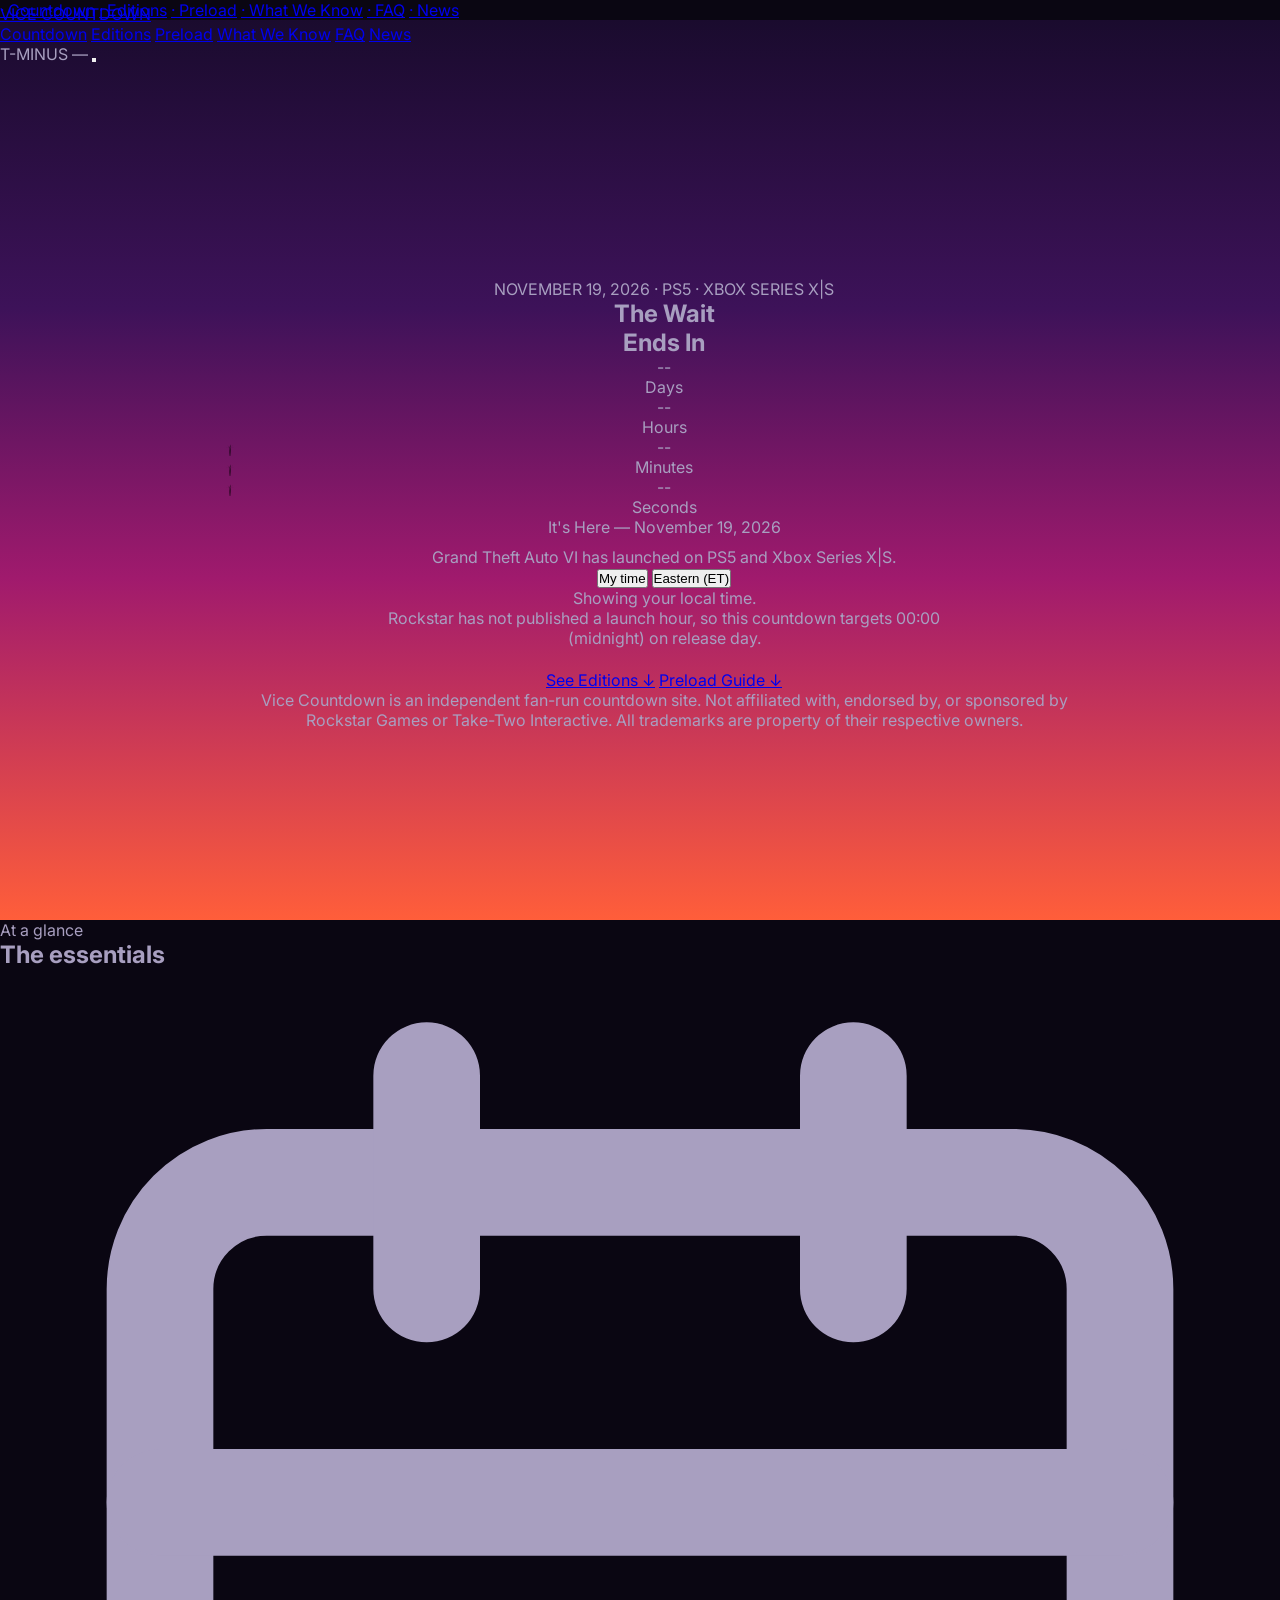
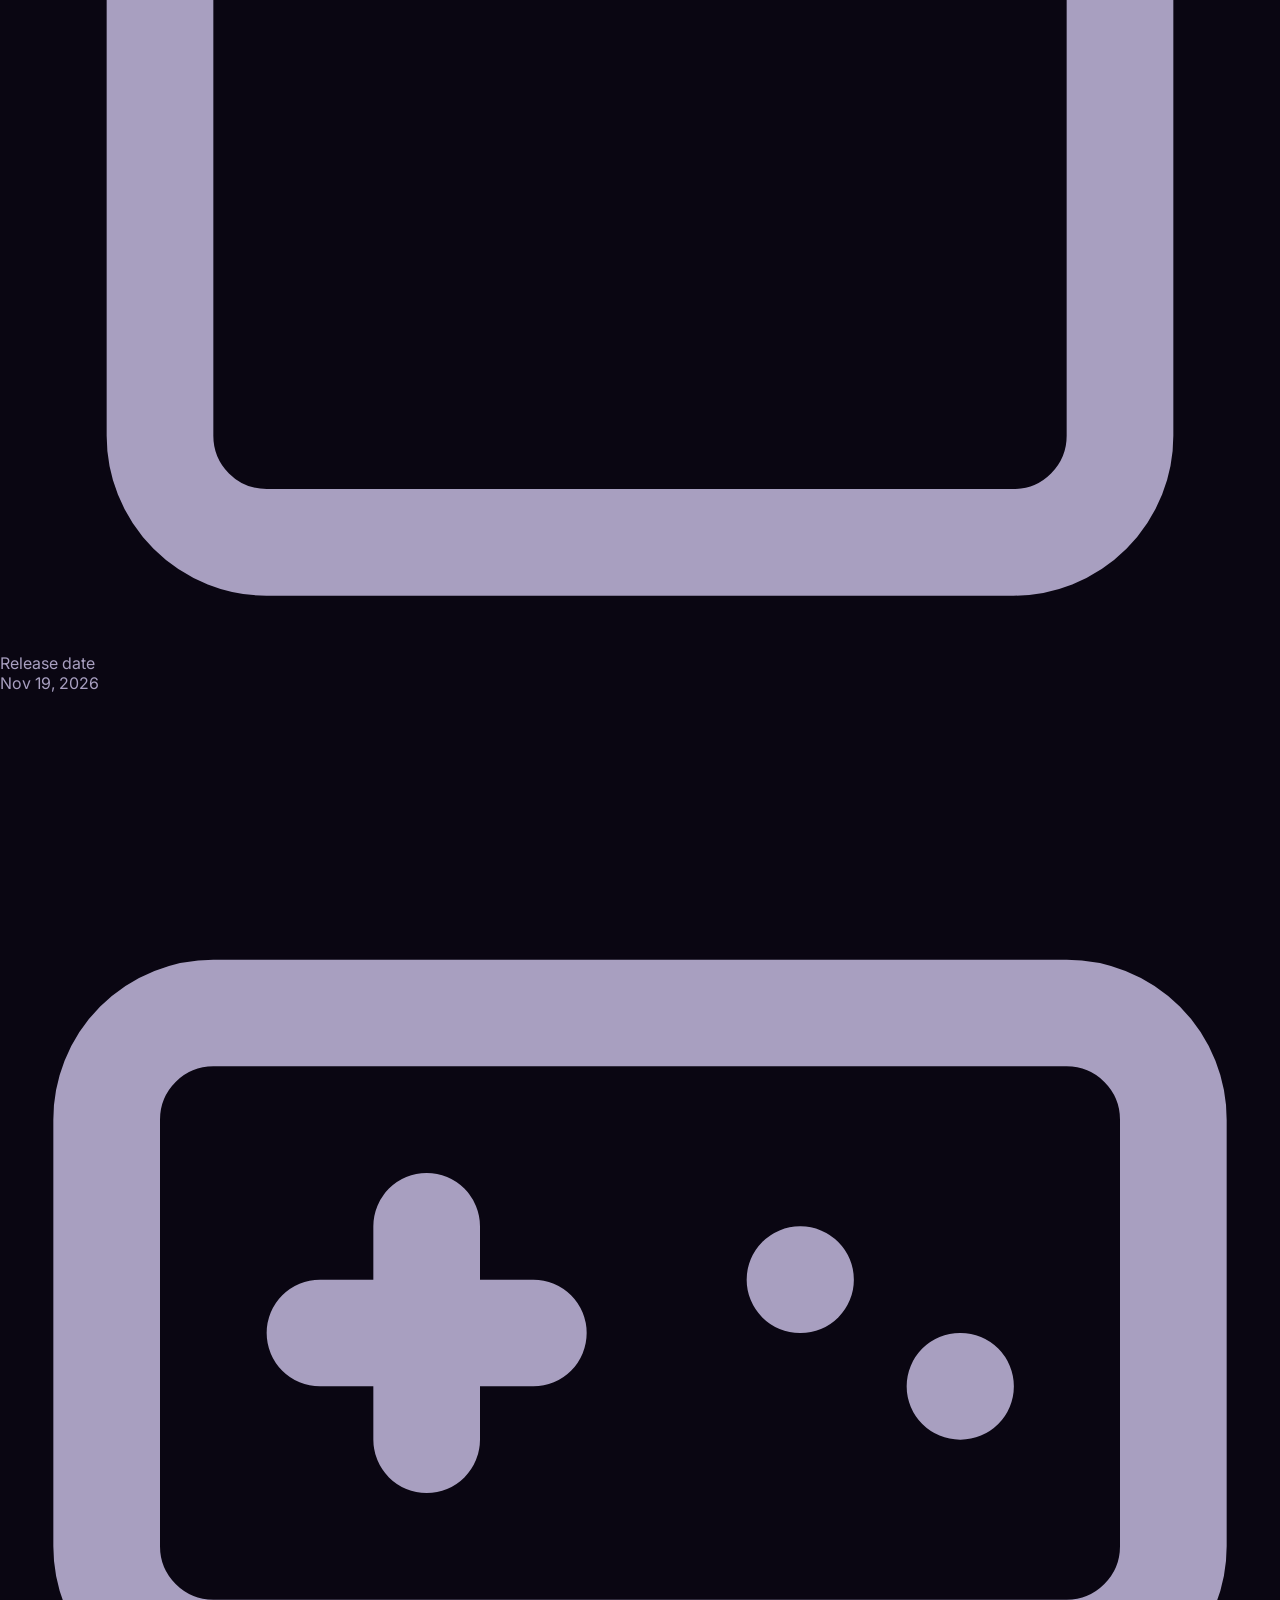
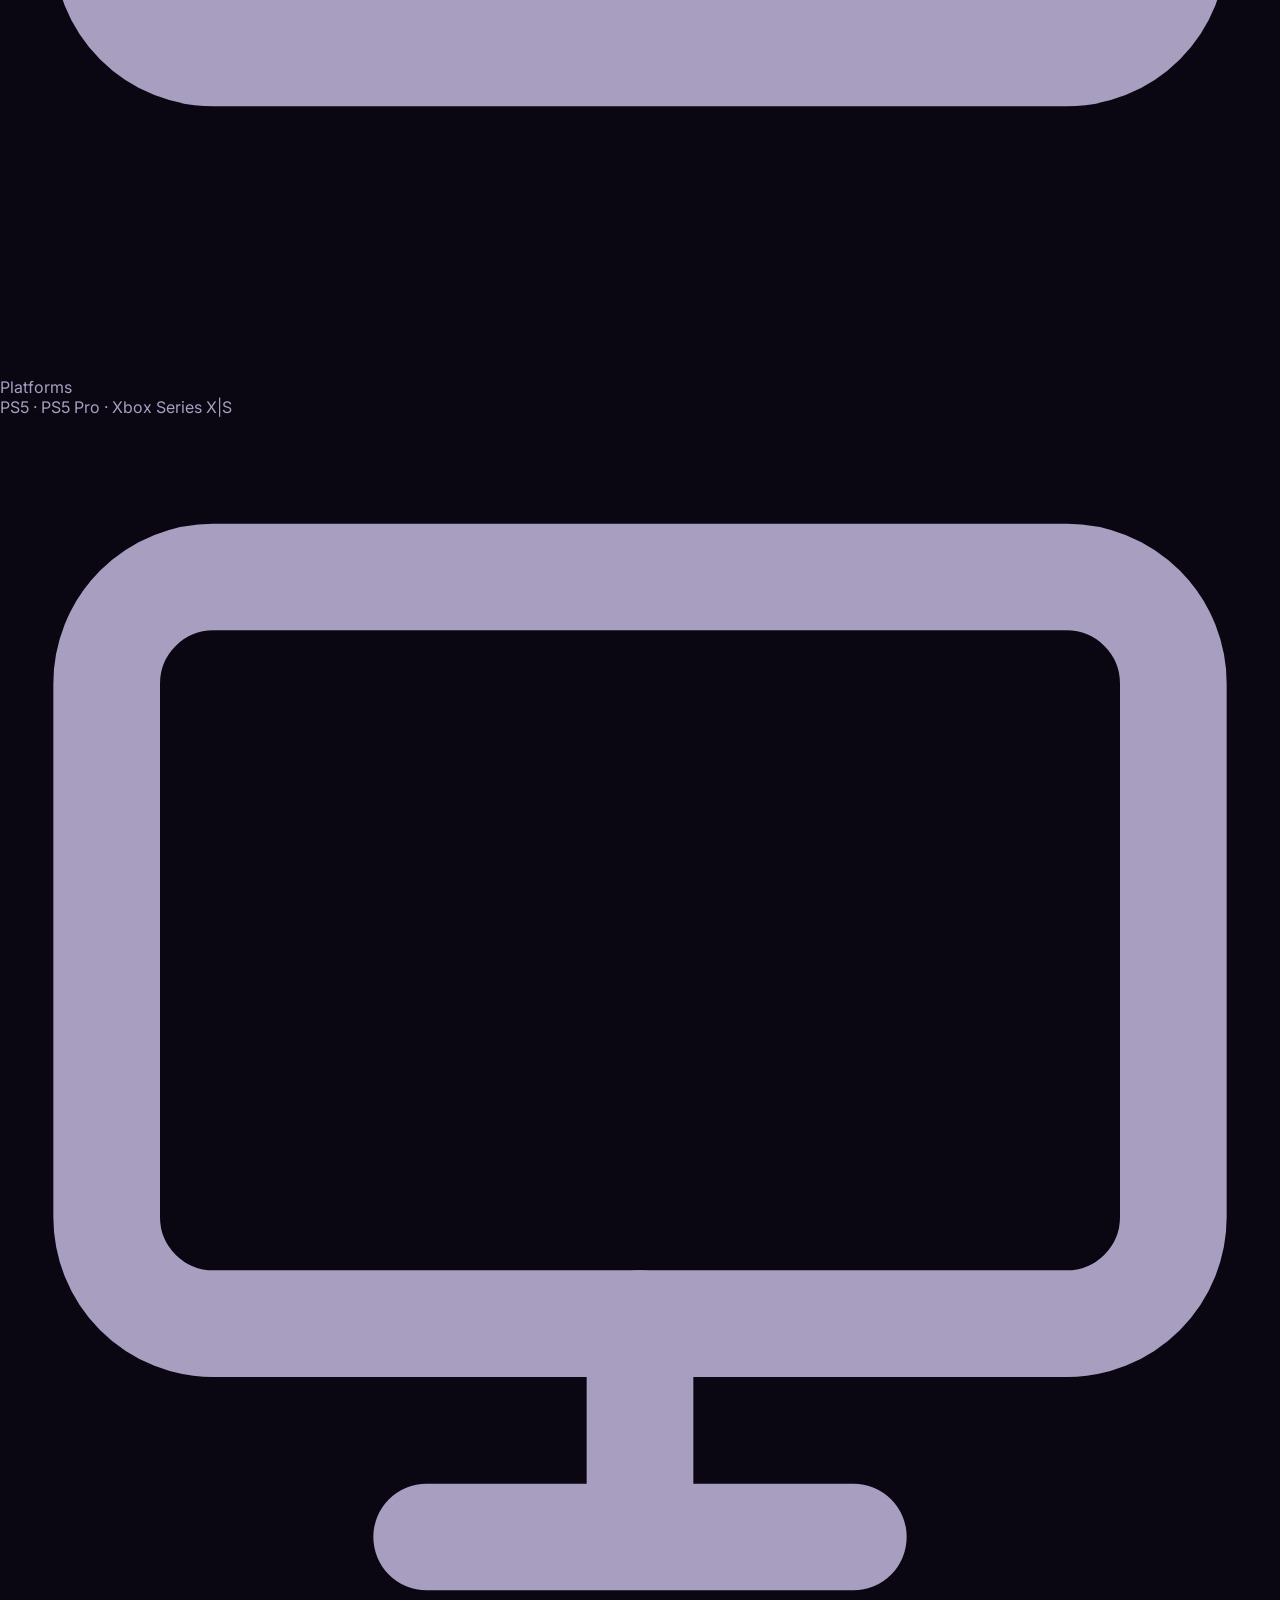
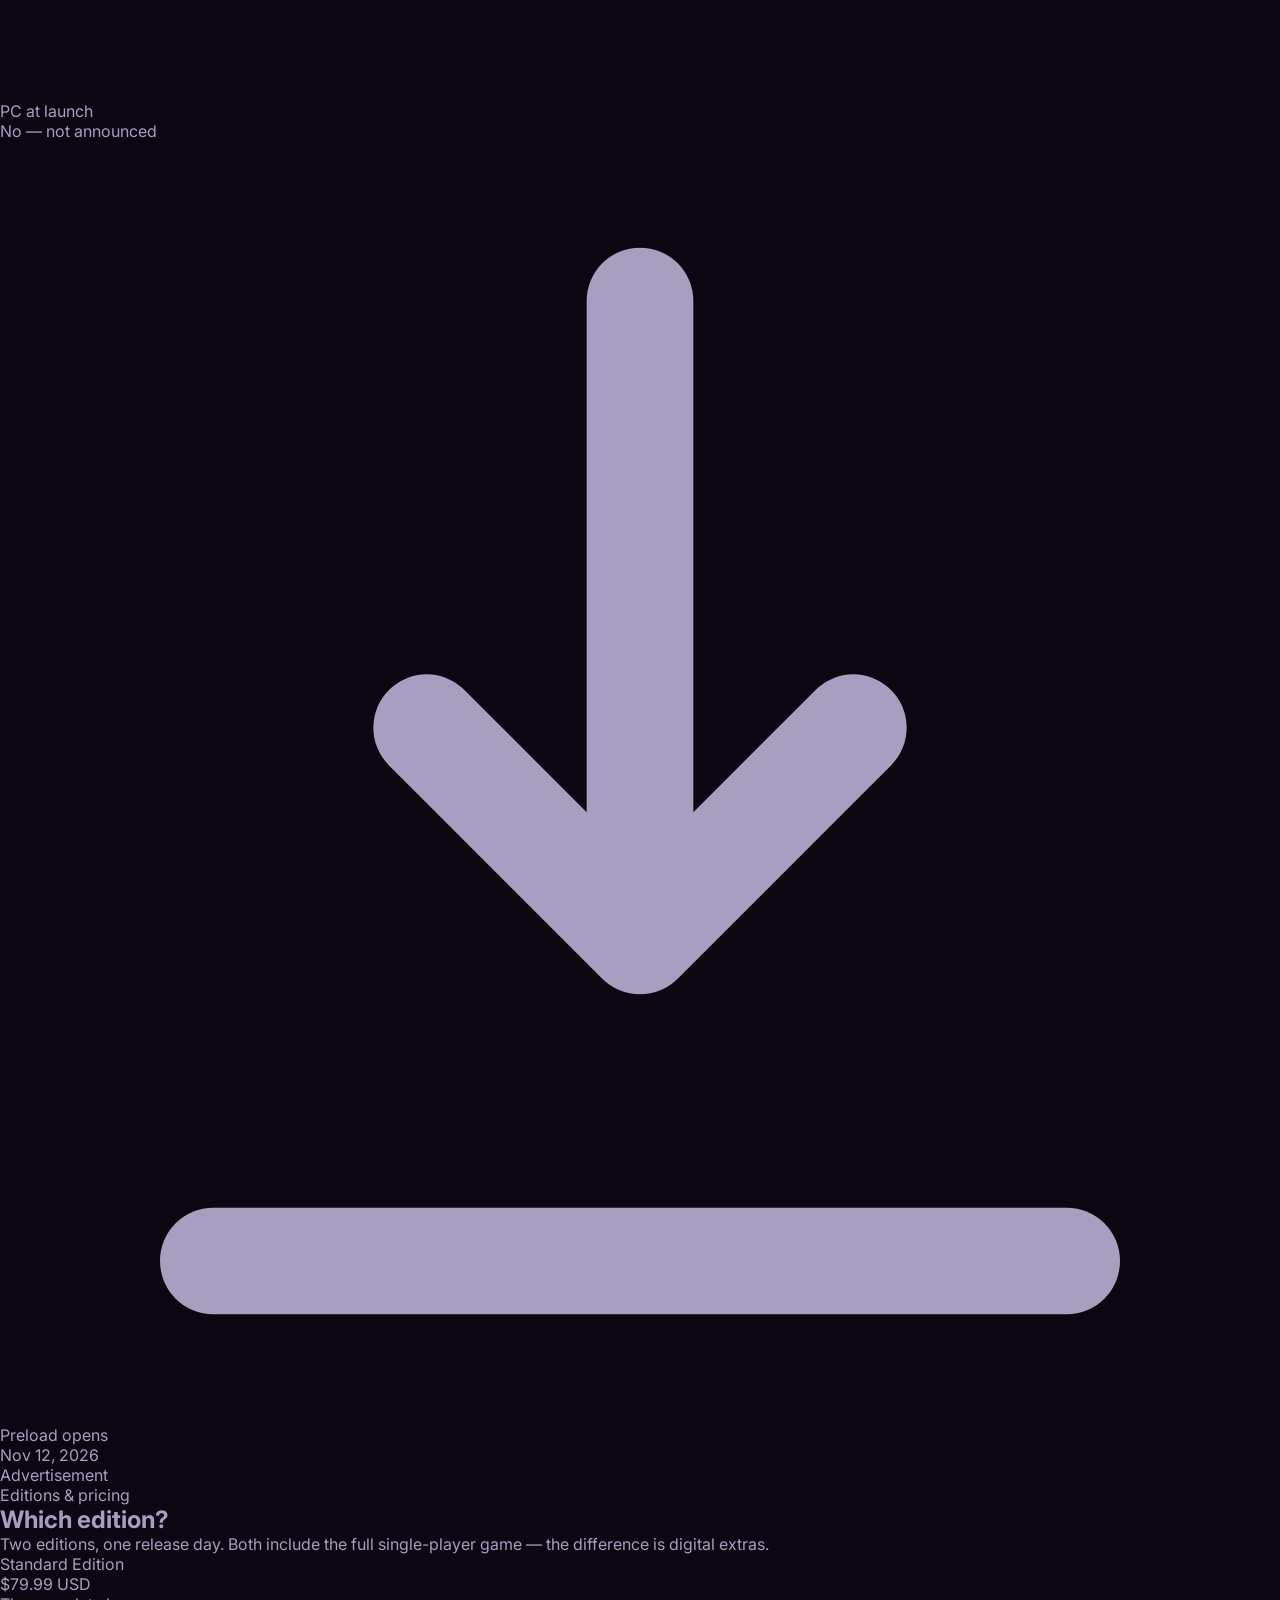
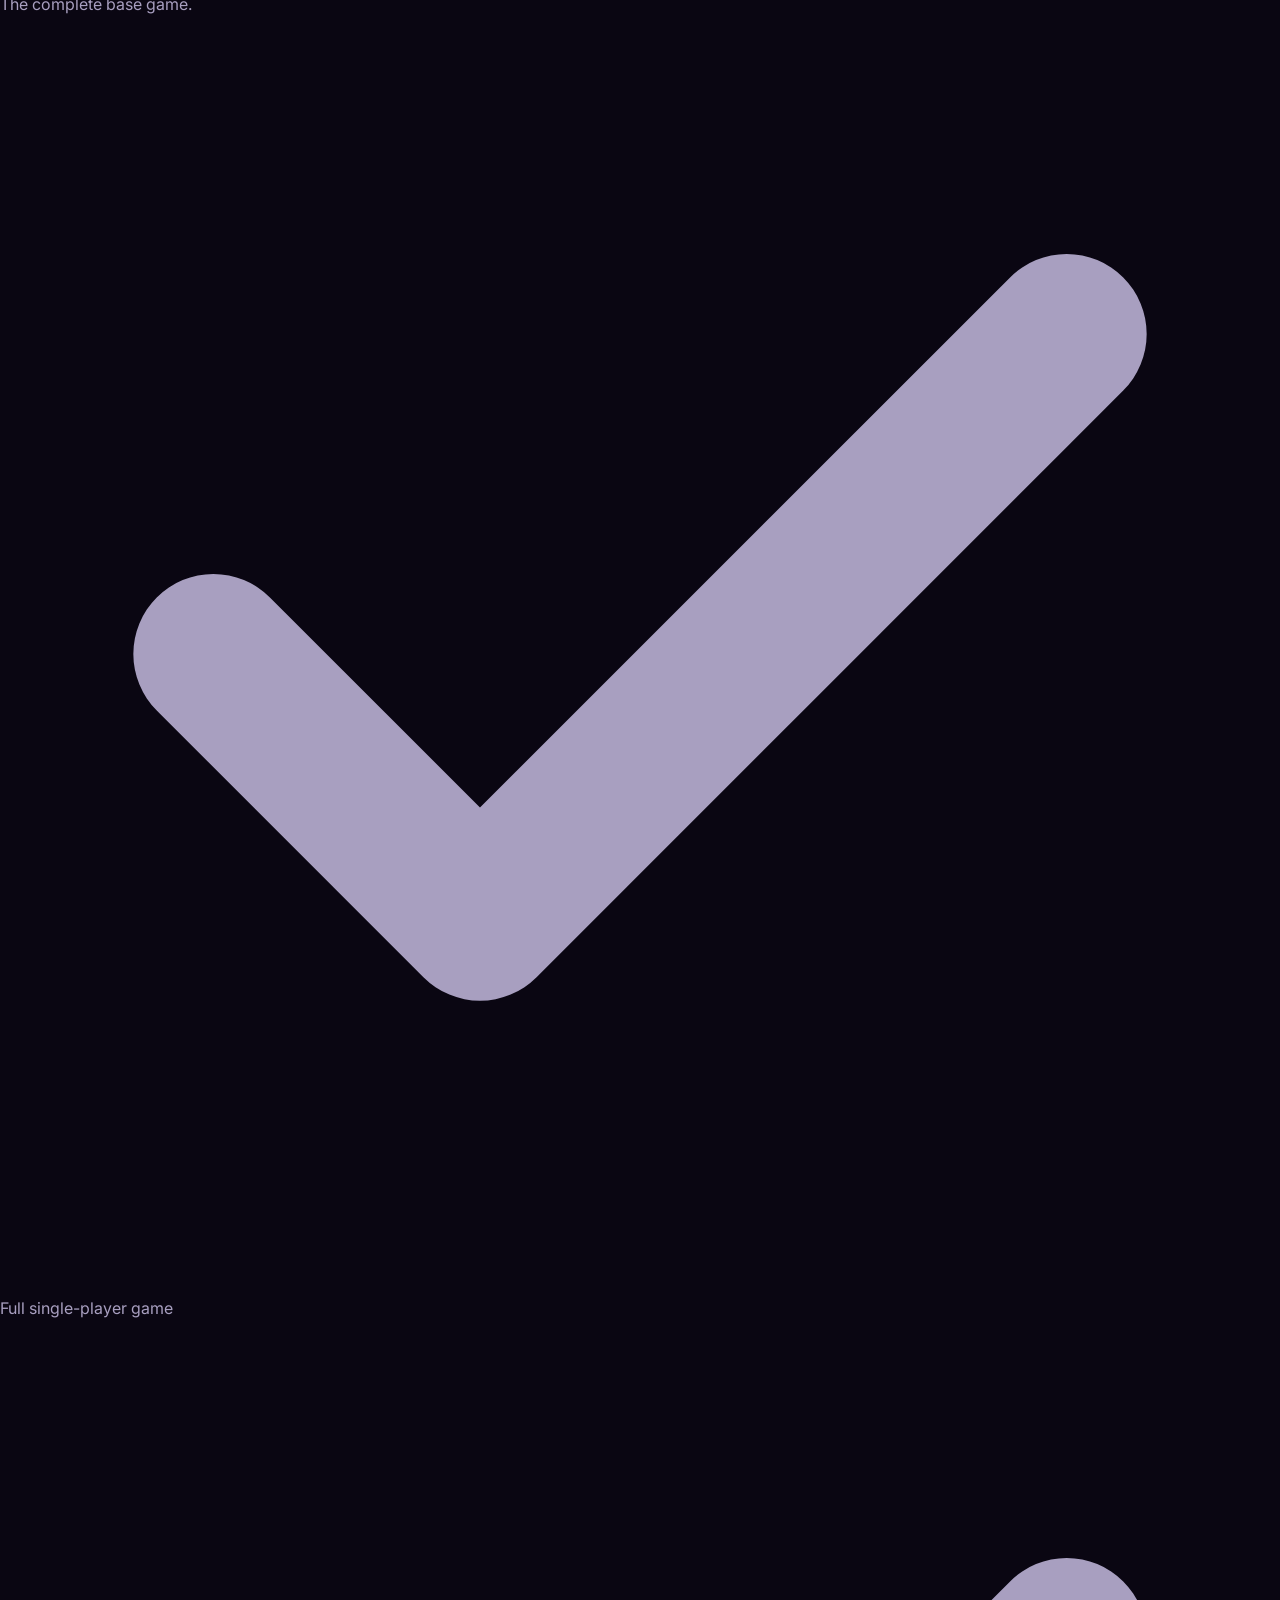
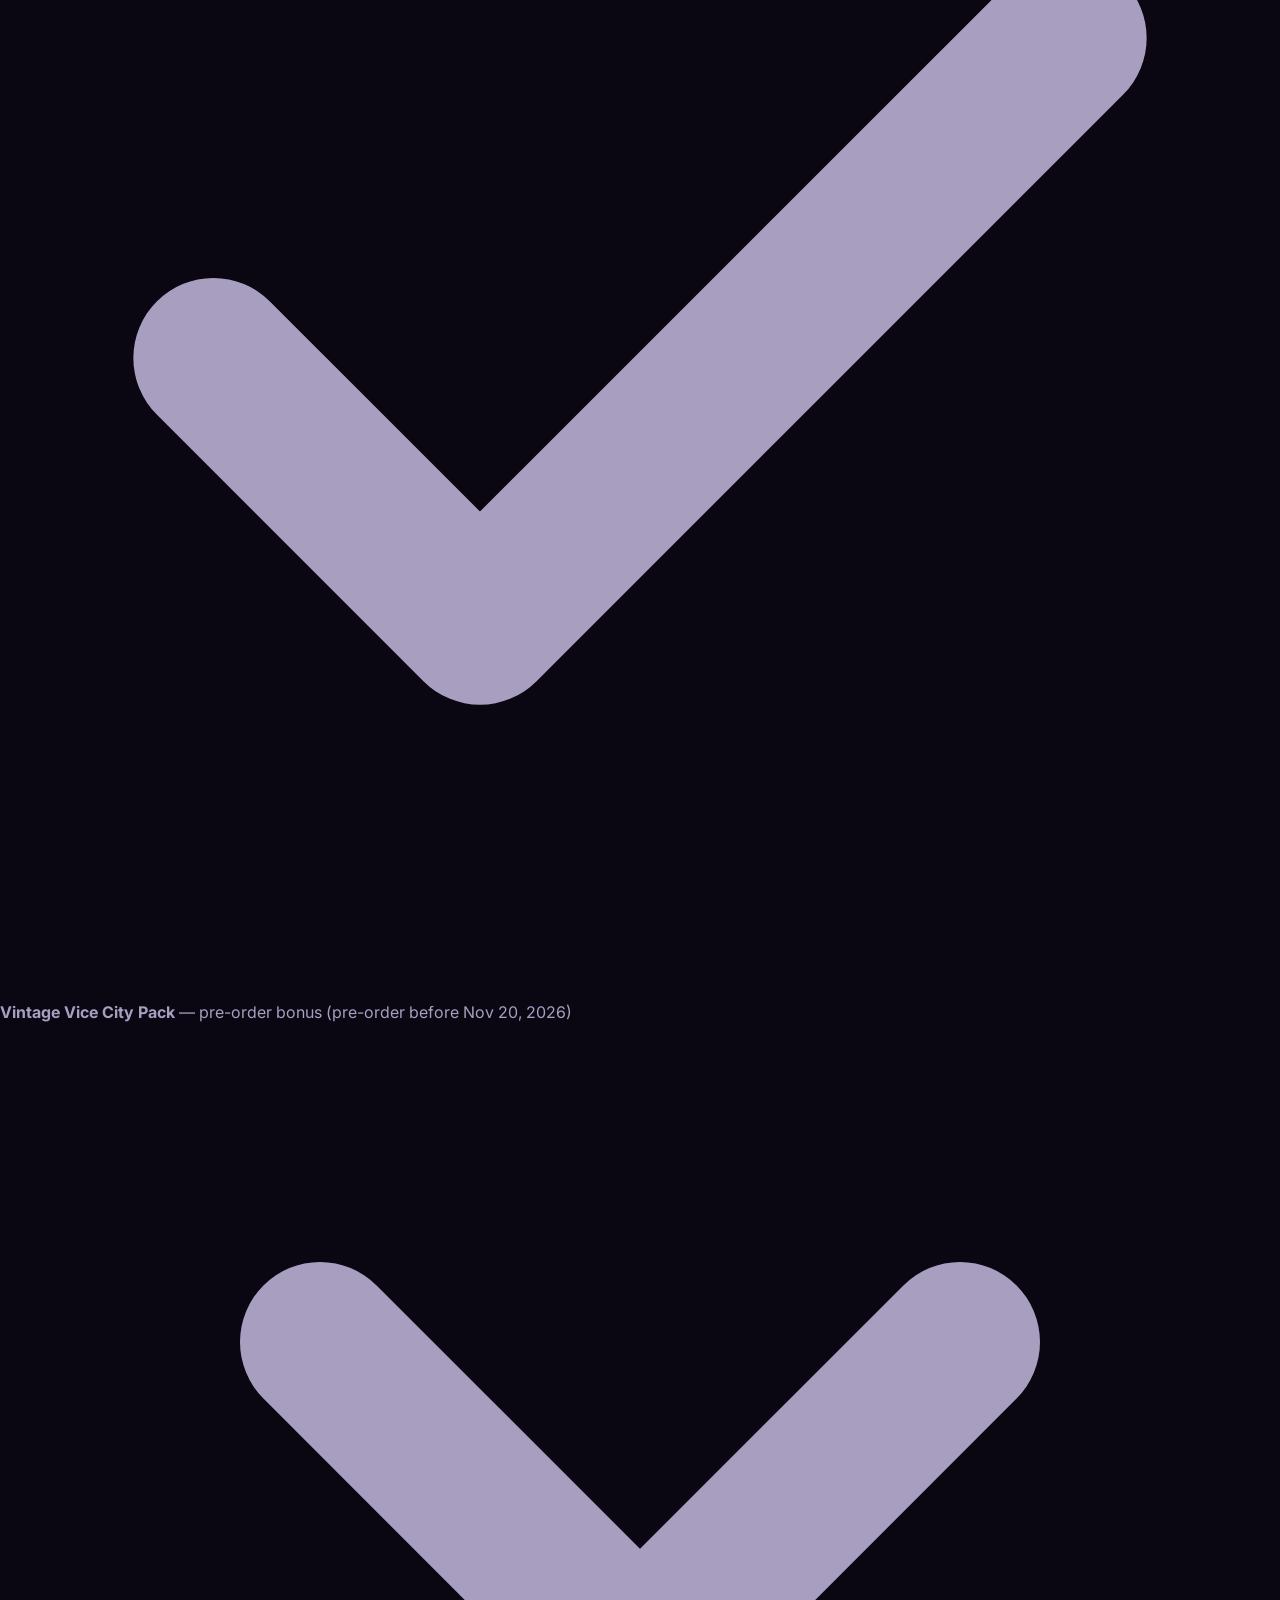
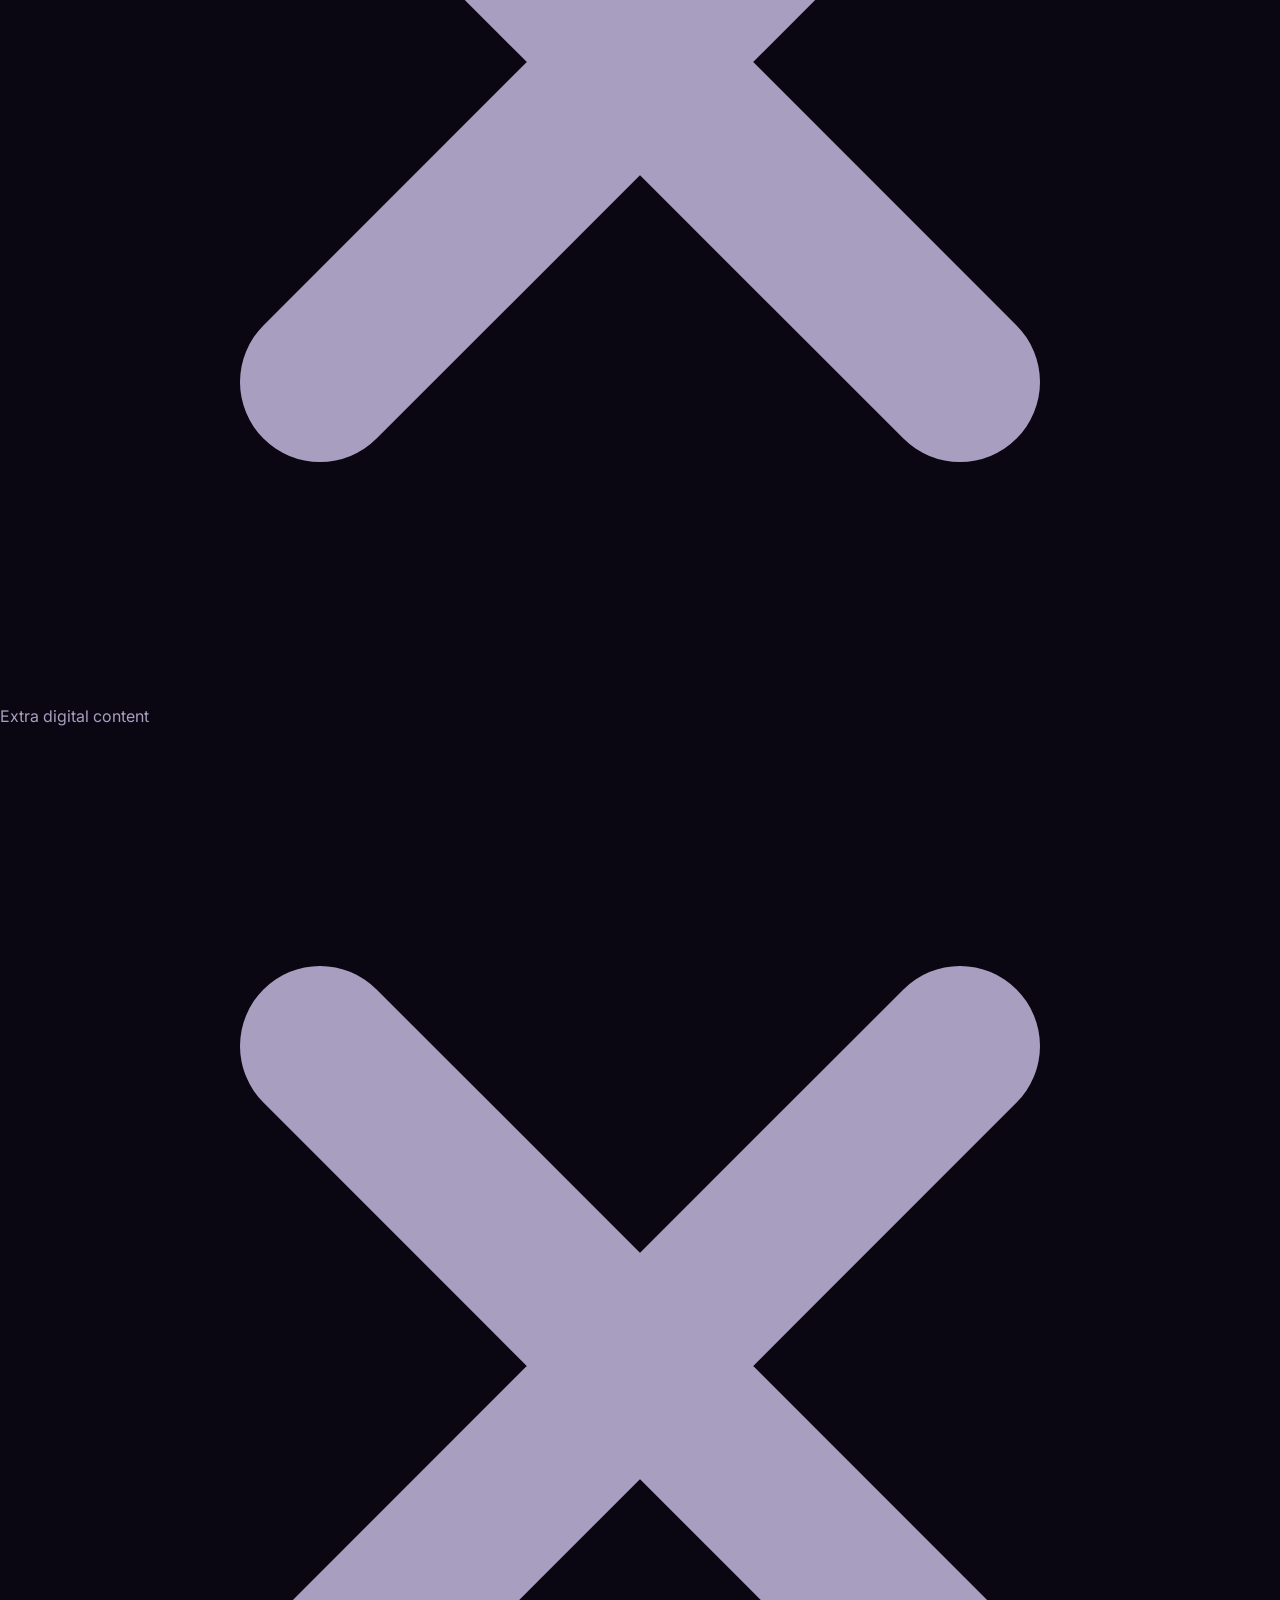
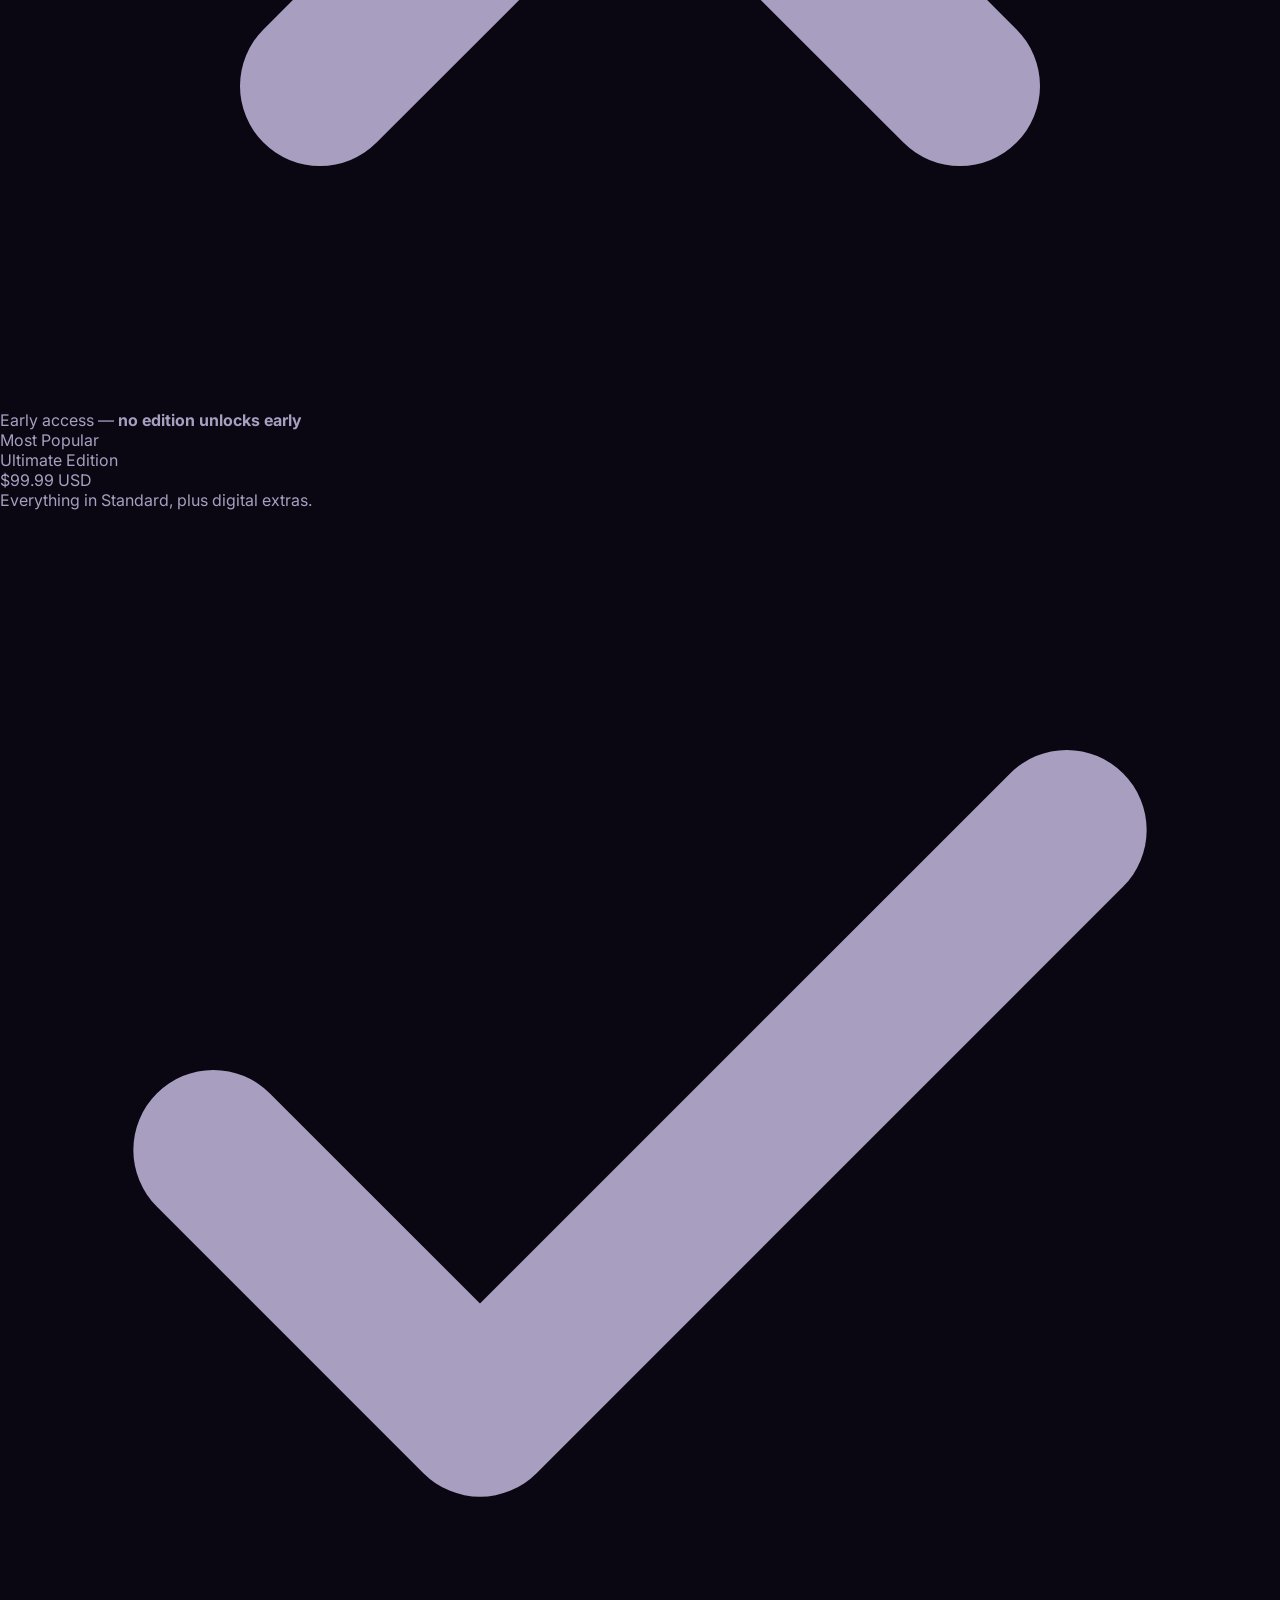
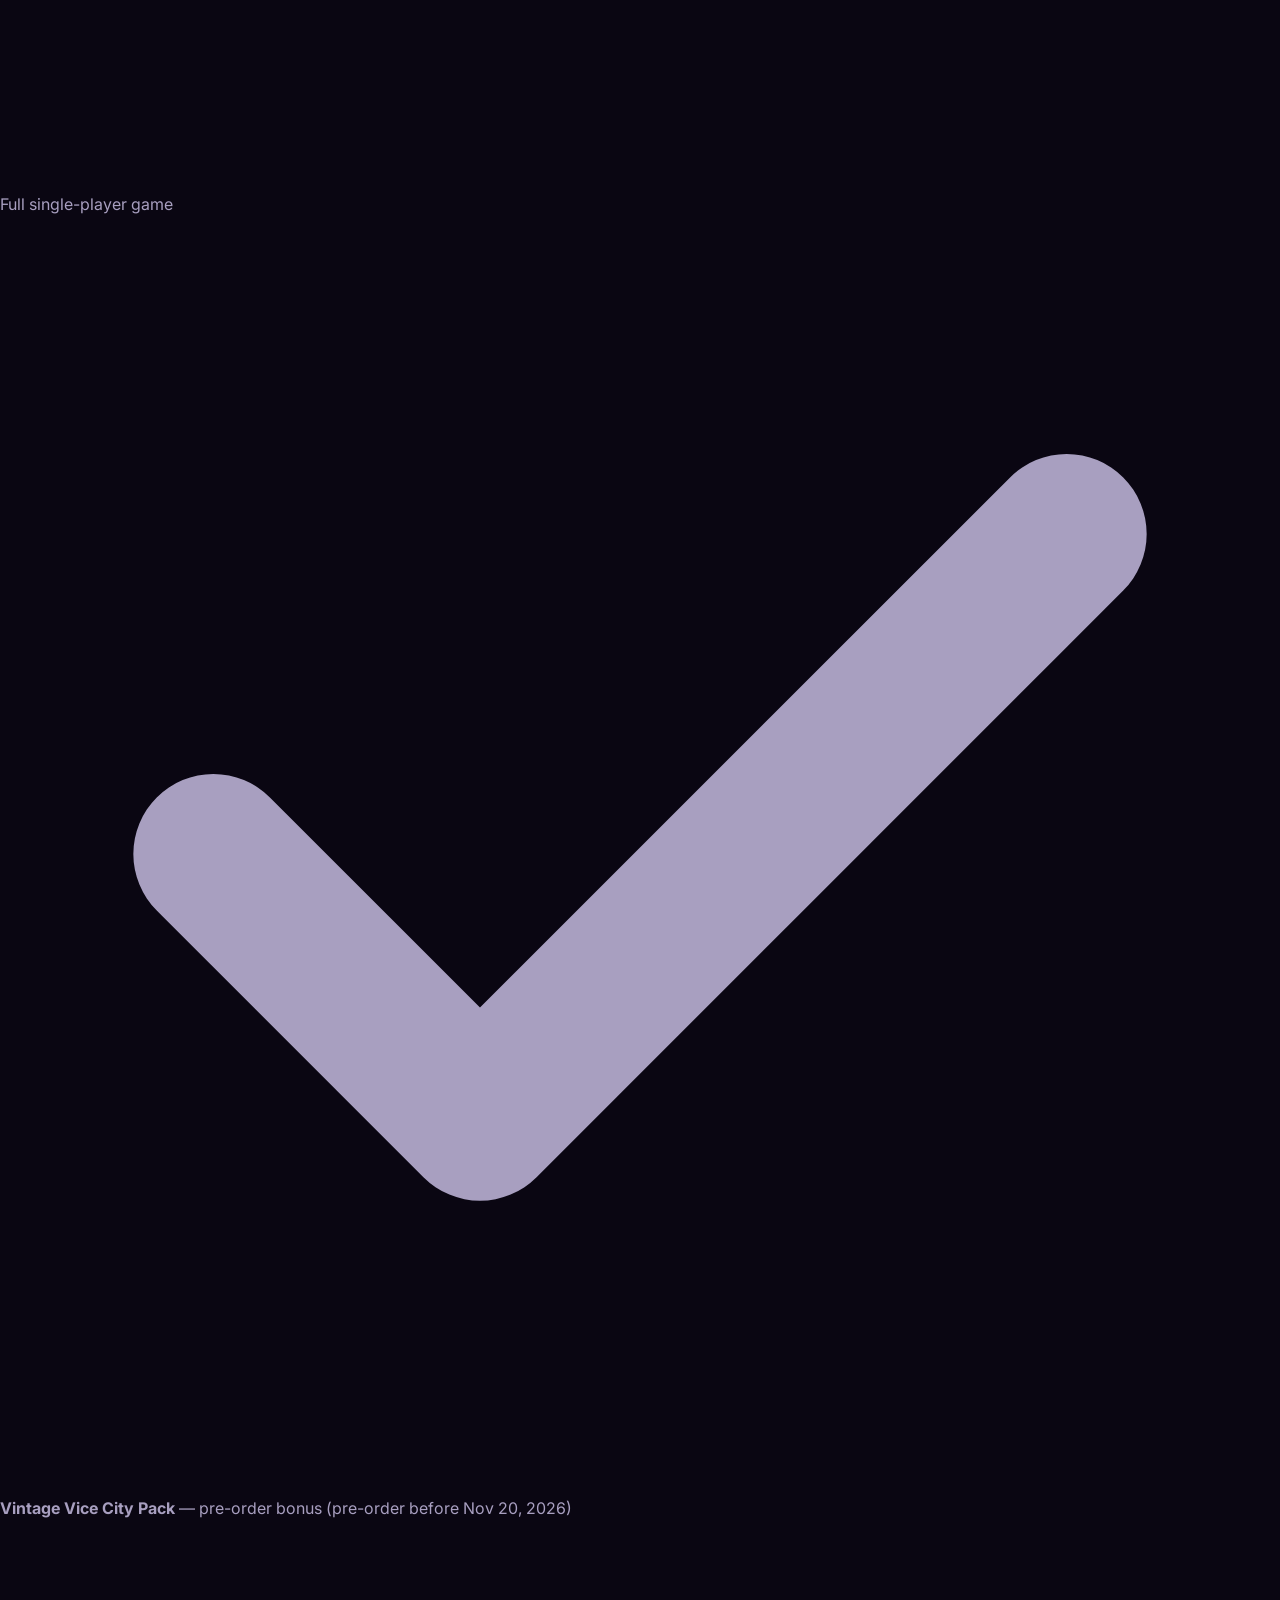
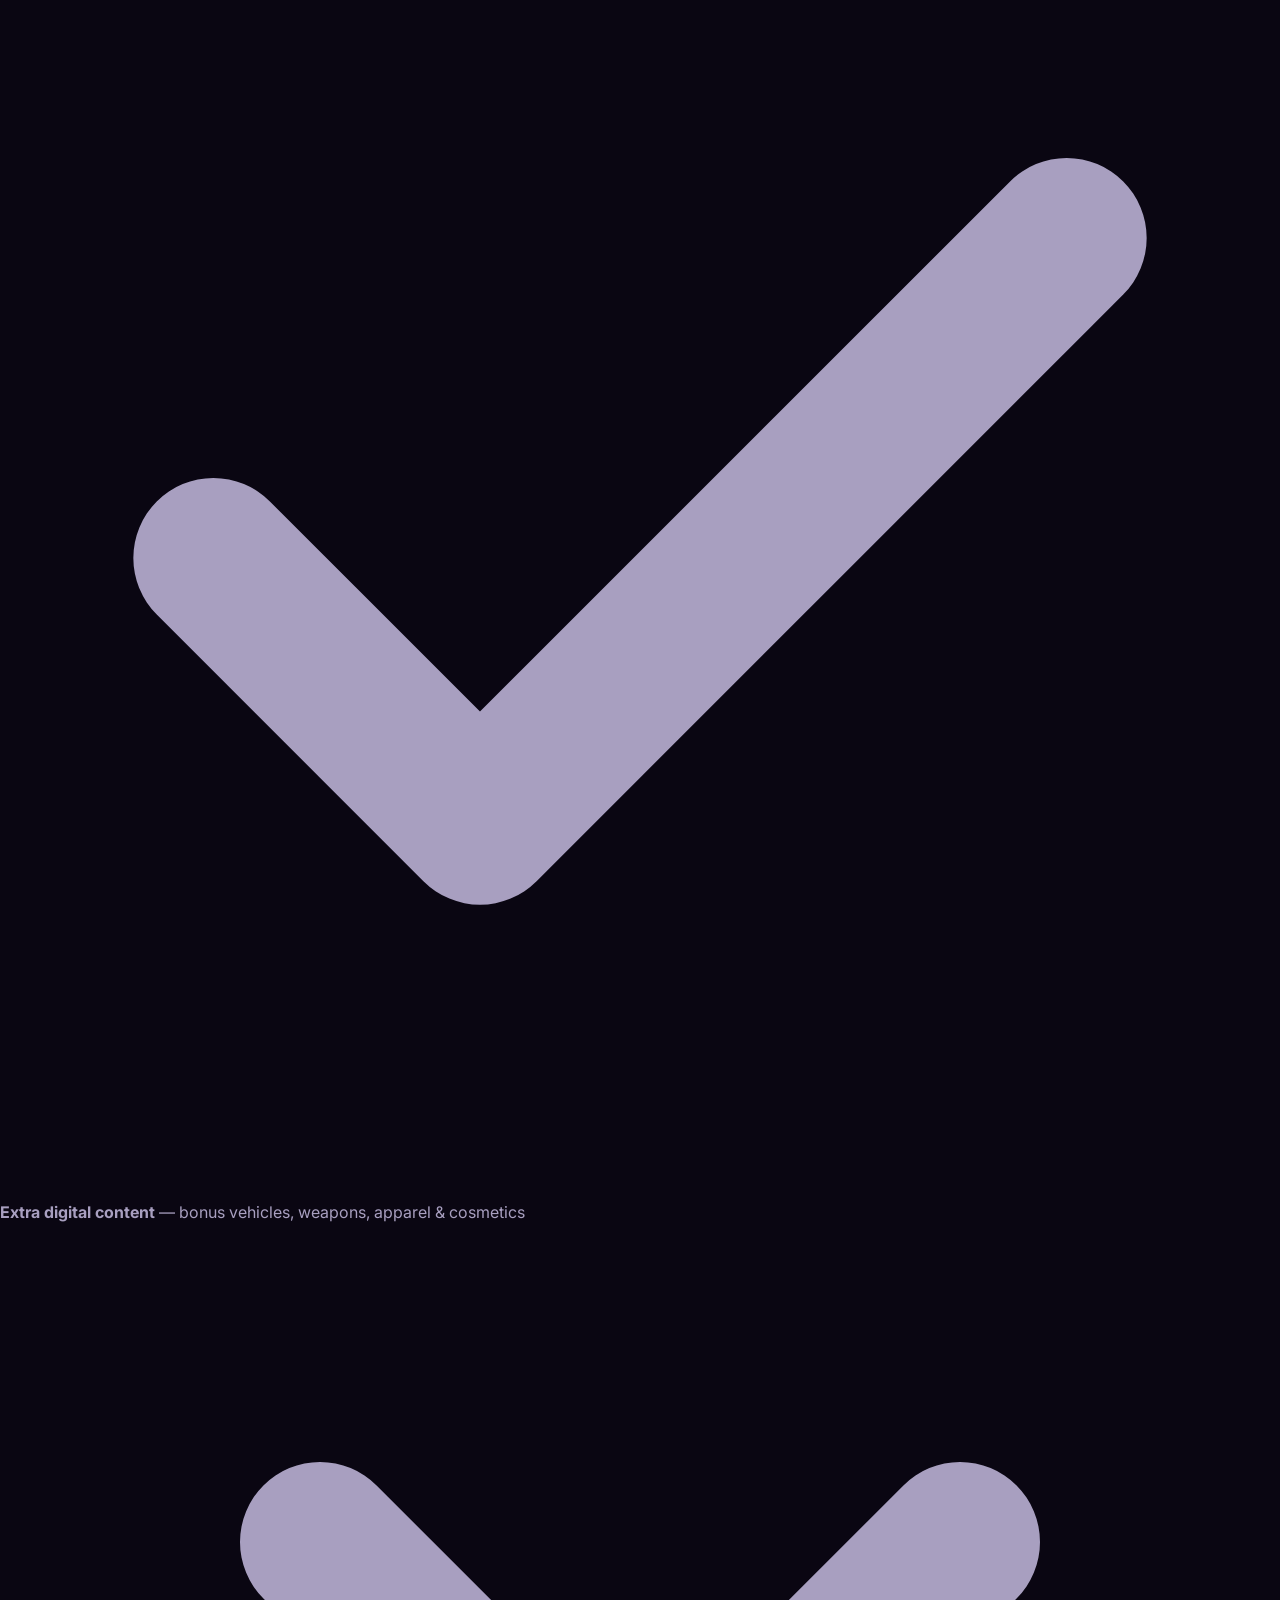
==== index.html @ 4a8db0ab "Add files via upload" ====
<!DOCTYPE html>
<html lang="en">
<head>
  <meta charset="UTF-8">
  <meta name="viewport" content="width=device-width, initial-scale=1.0">
  <meta name="theme-color" content="#0a0612">

  <title>GTA 6 Countdown — Days Until November 19, 2026 Release | Vice Countdown</title>
  <meta name="description" content="GTA 6 countdown to the November 19, 2026 release date. Live days, hours, minutes and seconds timer plus editions, pricing, preload dates and verified GTA 6 news.">
  <meta name="keywords" content="GTA 6 countdown, GTA 6 release date, November 19 2026, GTA VI, GTA 6 editions, GTA 6 preload">
  <meta name="author" content="Vice Countdown">
  <meta name="robots" content="index, follow, max-image-preview:large">
  <link rel="canonical" href="https://vicecountdown.com/">

  <!-- Open Graph -->
  <meta property="og:type" content="website">
  <meta property="og:site_name" content="Vice Countdown">
  <meta property="og:title" content="GTA 6 Countdown — Days Until November 19, 2026 | Vice Countdown">
  <meta property="og:description" content="A live, independent countdown to the GTA 6 release on November 19, 2026, with editions, preload dates and verified news.">
  <meta property="og:url" content="https://vicecountdown.com/">
  <meta property="og:image" content="https://vicecountdown.com/assets/img/og-image.png">
  <meta property="og:image:width" content="1200">
  <meta property="og:image:height" content="630">
  <meta property="og:image:alt" content="Vice Countdown — a neon synthwave countdown to November 19, 2026.">

  <!-- Twitter -->
  <meta name="twitter:card" content="summary_large_image">
  <meta name="twitter:title" content="GTA 6 Countdown — Days Until November 19, 2026 | Vice Countdown">
  <meta name="twitter:description" content="A live, independent countdown to the GTA 6 release on November 19, 2026, with editions, preload dates and verified news.">
  <meta name="twitter:image" content="https://vicecountdown.com/assets/img/og-image.png">
  <meta name="twitter:image:alt" content="Vice Countdown — neon synthwave countdown art.">

  <!-- Icons -->
  <link rel="icon" href="assets/img/favicon.svg" type="image/svg+xml">
  <link rel="icon" href="assets/img/favicon.ico" sizes="32x32">
  <link rel="apple-touch-icon" href="assets/img/apple-touch-icon.png">
  <link rel="manifest" href="assets/img/site.webmanifest">

  <!-- Fonts: preconnect + swap -->
  <link rel="preconnect" href="https://fonts.googleapis.com">
  <link rel="preconnect" href="https://fonts.gstatic.com" crossorigin>
  <link rel="preload" as="style" href="https://fonts.googleapis.com/css2?family=Inter:wght@400;500;600&family=Outfit:wght@700;900&family=Space+Grotesk:wght@700&display=swap">
  <link rel="stylesheet" href="https://fonts.googleapis.com/css2?family=Inter:wght@400;500;600&family=Outfit:wght@700;900&family=Space+Grotesk:wght@700&display=swap" media="print" onload="this.media='all'">
  <noscript><link rel="stylesheet" href="https://fonts.googleapis.com/css2?family=Inter:wght@400;500;600&family=Outfit:wght@700;900&family=Space+Grotesk:wght@700&display=swap"></noscript>

  <!-- Critical CSS (above-the-fold) inlined; full sheet deferred below -->
  <style>
    :root{--bg-deep:#0a0612;--nav-h:68px}
    *,*::before,*::after{box-sizing:border-box;margin:0;padding:0}
    body{background:#0a0612;color:#a89fc0;font-family:"Inter",system-ui,sans-serif;overflow-x:hidden}
    .hero{position:relative;min-height:640px;height:100dvh;display:flex;align-items:center;justify-content:center;text-align:center;overflow:hidden}
    .hero__sky{position:absolute;inset:0;z-index:-7;background:linear-gradient(180deg,#1a0b2e 0%,#3d1259 32%,#a01a6d 62%,#ff5e3a 100%)}
    .nav{position:fixed;inset:0 0 auto 0;height:var(--nav-h);z-index:100;display:flex;align-items:center}
    .hero__content{position:relative;z-index:2;max-width:860px;padding:var(--nav-h) 20px 0}
    .skip-link{position:fixed;top:-60px;left:12px;z-index:200;padding:10px 18px;background:#00e5ff;color:#06121a;border-radius:10px}
  </style>

  <!-- Full stylesheet, render-non-blocking -->
  <link rel="preload" as="style" href="assets/css/style.css">
  <link rel="stylesheet" href="assets/css/style.css" media="print" onload="this.media='all'">
  <noscript><link rel="stylesheet" href="assets/css/style.css"></noscript>

  <!-- Ads: Adsterra Native Banners are self-contained per ad unit and injected
       inline in the body (see the four "AD SLOT" blocks). No global ad script
       is needed in <head>. See README.md for step-by-step setup. -->
  <meta name="referrer" content="strict-origin-when-cross-origin">

  <!-- ================= JSON-LD (1/3) WebSite + SearchAction ================= -->
  <script type="application/ld+json">
  {
    "@context": "https://schema.org",
    "@type": "WebSite",
    "name": "Vice Countdown",
    "alternateName": "GTA 6 Countdown",
    "url": "https://vicecountdown.com/",
    "description": "An independent fan-run countdown to the Grand Theft Auto VI release on November 19, 2026.",
    "potentialAction": {
      "@type": "SearchAction",
      "target": {
        "@type": "EntryPoint",
        "urlTemplate": "https://vicecountdown.com/?q={search_term_string}"
      },
      "query-input": "required name=search_term_string"
    }
  }
  </script>

  <!-- ================= JSON-LD (2/3) Event ================= -->
  <script type="application/ld+json">
  {
    "@context": "https://schema.org",
    "@type": "Event",
    "name": "Grand Theft Auto VI Release",
    "startDate": "2026-11-19",
    "eventStatus": "https://schema.org/EventScheduled",
    "eventAttendanceMode": "https://schema.org/OnlineEventAttendanceMode",
    "location": {
      "@type": "VirtualLocation",
      "url": "https://vicecountdown.com/"
    },
    "image": "https://vicecountdown.com/assets/img/og-image.png",
    "description": "Grand Theft Auto VI launches on PlayStation 5 and Xbox Series X|S on November 19, 2026, according to Rockstar Games."
  }
  </script>

  <!-- ================= JSON-LD (3/3) FAQPage ================= -->
  <script type="application/ld+json">
  {
    "@context": "https://schema.org",
    "@type": "FAQPage",
    "mainEntity": [
      {"@type":"Question","name":"When is GTA 6 releasing?","acceptedAnswer":{"@type":"Answer","text":"Rockstar Games has set the Grand Theft Auto VI release date for Thursday, November 19, 2026, on PlayStation 5 and Xbox Series X|S."}},
      {"@type":"Question","name":"Is the November 19 date confirmed?","acceptedAnswer":{"@type":"Answer","text":"Yes. November 19, 2026 is the date confirmed in an official Rockstar Newswire announcement. Any other date circulating on social media should be treated as unverified."}},
      {"@type":"Question","name":"Is GTA 6 coming to PC?","acceptedAnswer":{"@type":"Answer","text":"A PC version has not been announced. The confirmed launch platforms are PlayStation 5 and Xbox Series X|S. Historically Rockstar has brought Grand Theft Auto titles to PC after the console release, but nothing about GTA 6 on PC is official."}},
      {"@type":"Question","name":"Is GTA 6 coming to Nintendo Switch 2?","acceptedAnswer":{"@type":"Answer","text":"No Nintendo Switch 2 version has been announced. The only confirmed platforms are PlayStation 5 and Xbox Series X|S."}},
      {"@type":"Question","name":"How much does GTA 6 cost?","acceptedAnswer":{"@type":"Answer","text":"The Standard Edition is $79.99 and the Ultimate Edition is $99.99 in the United States, based on Rockstar's pricing."}},
      {"@type":"Question","name":"Does the Ultimate Edition give early access?","acceptedAnswer":{"@type":"Answer","text":"No. The Ultimate Edition adds digital content such as extra vehicles, weapons and cosmetic items, but it does not let you play the game before the November 19, 2026 launch."}},
      {"@type":"Question","name":"When can I preload GTA 6?","acceptedAnswer":{"@type":"Answer","text":"Digital preload is scheduled to begin on November 12, 2026, one week before launch, so the game is ready to play at release."}},
      {"@type":"Question","name":"Is there a disc in the physical box?","acceptedAnswer":{"@type":"Answer","text":"Physical copies ship with a download code rather than a game disc. You redeem the code and then download the game."}},
      {"@type":"Question","name":"Is GTA Online available at launch?","acceptedAnswer":{"@type":"Answer","text":"Rockstar has described GTA 6 as a single-player experience at launch. A launch date for the online mode has not been announced."}},
      {"@type":"Question","name":"Why was GTA 6 delayed?","acceptedAnswer":{"@type":"Answer","text":"Rockstar moved the release twice, citing the need for extra development time to finish the game with the level of polish players expect. It shifted from an original 2025 window to May 26, 2026, and then to November 19, 2026."}}
    ]
  }
  </script>
</head>

<body>
  <a class="skip-link" href="#main">Skip to content</a>

  <!-- ============================ NAV ============================ -->
  <header class="nav" id="nav">
    <div class="nav__inner">
      <a class="wordmark" href="#top" aria-label="Vice Countdown home">
        <span class="wordmark__dot" aria-hidden="true"></span>VICE&nbsp;COUNTDOWN
      </a>
      <nav class="nav__links" aria-label="Primary">
        <a class="nav__link" href="#countdown">Countdown</a>
        <a class="nav__link" href="#editions">Editions</a>
        <a class="nav__link" href="#timeline">Preload</a>
        <a class="nav__link" href="#know">What We Know</a>
        <a class="nav__link" href="#faq">FAQ</a>
        <a class="nav__link" href="news.html">News</a>
      </nav>
      <div class="nav__right">
        <span class="tminus" aria-hidden="true">
          <span class="tminus__dot"></span>
          <span class="tminus__label">T-MINUS</span>
          <span class="tminus__val" id="tminus-val">—</span>
        </span>
        <button class="nav__burger" id="burger" aria-label="Open menu" aria-expanded="false" aria-controls="mobile-menu">
          <span></span>
        </button>
      </div>
    </div>
  </header>

  <!-- Mobile overlay menu -->
  <nav class="mobile-menu" id="mobile-menu" aria-label="Mobile">
    <a href="#countdown"><span>·</span> Countdown</a>
    <a href="#editions"><span>·</span> Editions</a>
    <a href="#timeline"><span>·</span> Preload</a>
    <a href="#know"><span>·</span> What We Know</a>
    <a href="#faq"><span>·</span> FAQ</a>
    <a href="news.html"><span>·</span> News</a>
  </nav>

  <main id="main">
    <span id="top"></span>

    <!-- ============================ HERO ============================ -->
    <section class="hero" aria-label="GTA 6 release countdown">
      <div class="hero__sky" aria-hidden="true"></div>
      <div class="hero__stars" aria-hidden="true"></div>
      <div class="hero__sun" aria-hidden="true"></div>
      <div class="hero__horizon" aria-hidden="true"></div>
      <div class="hero__grid" aria-hidden="true"></div>

      <!-- Skyline silhouette -->
      <div class="hero__skyline" aria-hidden="true">
        <div class="bldg" style="width:22px;height:64px"></div>
        <div class="bldg" style="width:30px;height:96px"></div>
        <div class="bldg" style="width:18px;height:48px"></div>
        <div class="bldg" style="width:34px;height:120px"></div>
        <div class="bldg" style="width:24px;height:80px"></div>
        <div class="bldg" style="width:40px;height:150px"></div>
        <div class="bldg" style="width:20px;height:60px"></div>
        <div class="bldg" style="width:28px;height:104px"></div>
        <div class="bldg" style="width:16px;height:44px"></div>
        <div class="bldg" style="width:36px;height:132px"></div>
        <div class="bldg" style="width:22px;height:72px"></div>
        <div class="bldg" style="width:30px;height:110px"></div>
        <div class="bldg" style="width:18px;height:56px"></div>
        <div class="bldg" style="width:26px;height:88px"></div>
        <div class="bldg" style="width:32px;height:124px"></div>
        <div class="bldg" style="width:20px;height:66px"></div>
      </div>

      <!-- Palm silhouettes (original inline SVG) -->
      <div class="hero__palms" aria-hidden="true">
        <svg class="palm palm--1" viewBox="0 0 140 210" role="presentation">
          <path d="M66 210 C 62 156 60 112 66 84 L 78 84 C 82 112 78 156 74 210 Z"/>
          <path d="M72 84 C 50 62 28 58 6 66 C 32 56 56 62 74 80 Z"/>
          <path d="M72 84 C 92 60 116 54 138 62 C 112 54 90 60 74 80 Z"/>
          <path d="M72 82 C 58 54 44 34 24 26 C 50 40 68 58 76 78 Z"/>
          <path d="M72 82 C 86 52 104 34 124 28 C 100 42 82 58 76 78 Z"/>
          <path d="M72 80 C 70 50 68 28 72 6 C 78 28 78 52 76 78 Z"/>
        </svg>
        <svg class="palm palm--2" viewBox="0 0 140 210" role="presentation">
          <path d="M66 210 C 62 156 60 112 66 84 L 78 84 C 82 112 78 156 74 210 Z"/>
          <path d="M72 84 C 50 62 28 58 6 66 C 32 56 56 62 74 80 Z"/>
          <path d="M72 84 C 92 60 116 54 138 62 C 112 54 90 60 74 80 Z"/>
          <path d="M72 82 C 58 54 44 34 24 26 C 50 40 68 58 76 78 Z"/>
          <path d="M72 82 C 86 52 104 34 124 28 C 100 42 82 58 76 78 Z"/>
          <path d="M72 80 C 70 50 68 28 72 6 C 78 28 78 52 76 78 Z"/>
        </svg>
        <svg class="palm palm--3" viewBox="0 0 140 210" role="presentation">
          <path d="M66 210 C 62 156 60 112 66 84 L 78 84 C 82 112 78 156 74 210 Z"/>
          <path d="M72 84 C 50 62 28 58 6 66 C 32 56 56 62 74 80 Z"/>
          <path d="M72 84 C 92 60 116 54 138 62 C 112 54 90 60 74 80 Z"/>
          <path d="M72 82 C 58 54 44 34 24 26 C 50 40 68 58 76 78 Z"/>
          <path d="M72 82 C 86 52 104 34 124 28 C 100 42 82 58 76 78 Z"/>
          <path d="M72 80 C 70 50 68 28 72 6 C 78 28 78 52 76 78 Z"/>
        </svg>
      </div>

      <div class="hero__grain" aria-hidden="true"></div>

      <!-- Hero content -->
      <div class="hero__content">
        <span class="hero__eyebrow">NOVEMBER 19, 2026 · PS5 · XBOX SERIES X|S</span>
        <h1 class="hero__title">The Wait<br>Ends In</h1>

        <!-- COUNTDOWN -->
        <div class="countdown" id="countdown" role="timer" aria-label="Countdown to the GTA 6 release">
          <div class="cd-card"><div class="cd-card__num" id="cd-days">--</div><div class="cd-card__label">Days</div></div>
          <div class="cd-card"><div class="cd-card__num" id="cd-hours">--</div><div class="cd-card__label">Hours</div></div>
          <div class="cd-card"><div class="cd-card__num" id="cd-minutes">--</div><div class="cd-card__label">Minutes</div></div>
          <div class="cd-card"><div class="cd-card__num" id="cd-seconds">--</div><div class="cd-card__label">Seconds</div></div>
        </div>

        <!-- IT'S HERE state -->
        <div class="cd-done">
          <div class="cd-done__title">It's Here — November 19, 2026</div>
          <p style="margin-top:10px;color:var(--text-mid)">Grand Theft Auto VI has launched on PS5 and Xbox Series X|S.</p>
        </div>

        <!-- polite live region: announces the DAY value only -->
        <div class="sr-only" id="cd-live" aria-live="polite"></div>

        <div class="cd-meta">
          <div class="tz-toggle" role="group" aria-label="Countdown time zone">
            <button type="button" data-tz="local" aria-pressed="true">My time</button>
            <button type="button" data-tz="et" aria-pressed="false">Eastern (ET)</button>
          </div>
          <p class="cd-note" id="tz-note">Showing your local time.</p>
        </div>

        <p class="cd-note" style="max-width:560px;margin:0 auto 22px">
          Rockstar has not published a launch hour, so this countdown targets 00:00 (midnight) on release day.
        </p>

        <div class="cta-row">
          <a class="btn btn--solid" href="#editions">See Editions ↓</a>
          <a class="btn btn--ghost" href="#timeline">Preload Guide ↓</a>
        </div>

        <p class="hero__disclaimer">
          Vice Countdown is an independent fan-run countdown site. Not affiliated with, endorsed by, or sponsored by
          Rockstar Games or Take-Two Interactive. All trademarks are property of their respective owners.
        </p>
      </div>

      <a class="scroll-cue" href="#glance" aria-label="Scroll to details">
        <svg viewBox="0 0 24 24" fill="none" stroke="currentColor" stroke-width="2" stroke-linecap="round" stroke-linejoin="round" aria-hidden="true"><path d="M6 9l6 6 6-6"/></svg>
      </a>
    </section>

    <!-- ============================ AT A GLANCE ============================ -->
    <section class="section" id="glance" aria-labelledby="glance-h">
      <div class="container">
        <div class="section-head center reveal">
          <span class="eyebrow">At a glance</span>
          <h2 class="section-title" id="glance-h">The <span class="accent">essentials</span></h2>
        </div>
        <div class="glance-grid">
          <div class="glance reveal">
            <div class="glance__icon" aria-hidden="true"><svg viewBox="0 0 24 24" fill="none" stroke="currentColor" stroke-width="2" stroke-linecap="round" stroke-linejoin="round"><rect x="3" y="4" width="18" height="18" rx="2"/><path d="M16 2v4M8 2v4M3 10h18"/></svg></div>
            <div class="glance__label">Release date</div>
            <div class="glance__val">Nov 19, 2026</div>
          </div>
          <div class="glance reveal">
            <div class="glance__icon" aria-hidden="true"><svg viewBox="0 0 24 24" fill="none" stroke="currentColor" stroke-width="2" stroke-linecap="round" stroke-linejoin="round"><rect x="2" y="6" width="20" height="12" rx="2"/><path d="M6 12h4M8 10v4M15 11h.01M18 13h.01"/></svg></div>
            <div class="glance__label">Platforms</div>
            <div class="glance__val">PS5 · PS5 Pro · Xbox Series X|S</div>
          </div>
          <div class="glance reveal">
            <div class="glance__icon" aria-hidden="true"><svg viewBox="0 0 24 24" fill="none" stroke="currentColor" stroke-width="2" stroke-linecap="round" stroke-linejoin="round"><rect x="2" y="3" width="20" height="14" rx="2"/><path d="M8 21h8M12 17v4"/></svg></div>
            <div class="glance__label">PC at launch</div>
            <div class="glance__val">No — not announced</div>
          </div>
          <div class="glance reveal">
            <div class="glance__icon" aria-hidden="true"><svg viewBox="0 0 24 24" fill="none" stroke="currentColor" stroke-width="2" stroke-linecap="round" stroke-linejoin="round"><path d="M12 3v12M8 11l4 4 4-4M4 21h16"/></svg></div>
            <div class="glance__label">Preload opens</div>
            <div class="glance__val">Nov 12, 2026</div>
          </div>
        </div>
      </div>
    </section>

    <!-- AD SLOT 1: below-glance (Adsterra Native Banner) -->
    <!-- Setup: Adsterra dashboard -> Websites -> (your site) -> Add ad unit ->
         "Native Banner". Adsterra gives you two lines (an invoke.js <script> and a
         <div id="container-KEY">). Paste your real domain + key over REPLACE_KEY_1. -->
    <div class="ad-wrap reveal">
      <span class="ad-label">Advertisement</span>
      <div class="ad-slot">
        <script async="async" data-cfasync="false" src="//REPLACE-WITH-YOUR-ADSTERRA-DOMAIN/REPLACE_KEY_1/invoke.js"></script>
        <div id="container-REPLACE_KEY_1"></div>
      </div>
    </div>

    <!-- ============================ EDITIONS ============================ -->
    <section class="section" id="editions" aria-labelledby="editions-h">
      <div class="container">
        <div class="section-head center reveal">
          <span class="eyebrow">Editions &amp; pricing</span>
          <h2 class="section-title" id="editions-h">Which <span class="accent">edition</span>?</h2>
          <p class="section-sub">Two editions, one release day. Both include the full single-player game — the difference is digital extras.</p>
        </div>

        <div class="editions">
          <!-- Standard -->
          <div class="edition reveal">
            <div class="edition__name">Standard Edition</div>
            <div class="edition__price">$79.99 <span>USD</span></div>
            <p class="edition__hint">The complete base game.</p>
            <ul class="edition__list">
              <li><span class="tick tick--yes" aria-hidden="true"><svg viewBox="0 0 24 24" fill="none" stroke="currentColor" stroke-width="3" stroke-linecap="round" stroke-linejoin="round"><path d="M20 6L9 17l-5-5"/></svg></span> Full single-player game</li>
              <li><span class="tick tick--yes" aria-hidden="true"><svg viewBox="0 0 24 24" fill="none" stroke="currentColor" stroke-width="3" stroke-linecap="round" stroke-linejoin="round"><path d="M20 6L9 17l-5-5"/></svg></span> <b>Vintage Vice City Pack</b> — pre-order bonus (pre-order before Nov 20, 2026)</li>
              <li><span class="tick tick--no" aria-hidden="true"><svg viewBox="0 0 24 24" fill="none" stroke="currentColor" stroke-width="3" stroke-linecap="round" stroke-linejoin="round"><path d="M18 6L6 18M6 6l12 12"/></svg></span> Extra digital content</li>
              <li><span class="tick tick--no" aria-hidden="true"><svg viewBox="0 0 24 24" fill="none" stroke="currentColor" stroke-width="3" stroke-linecap="round" stroke-linejoin="round"><path d="M18 6L6 18M6 6l12 12"/></svg></span> Early access — <b>no edition unlocks early</b></li>
            </ul>
          </div>

          <!-- Ultimate -->
          <div class="edition edition--ultimate reveal">
            <span class="ribbon">Most Popular</span>
            <div class="edition__name">Ultimate Edition</div>
            <div class="edition__price">$99.99 <span>USD</span></div>
            <p class="edition__hint">Everything in Standard, plus digital extras.</p>
            <ul class="edition__list">
              <li><span class="tick tick--yes" aria-hidden="true"><svg viewBox="0 0 24 24" fill="none" stroke="currentColor" stroke-width="3" stroke-linecap="round" stroke-linejoin="round"><path d="M20 6L9 17l-5-5"/></svg></span> Full single-player game</li>
              <li><span class="tick tick--yes" aria-hidden="true"><svg viewBox="0 0 24 24" fill="none" stroke="currentColor" stroke-width="3" stroke-linecap="round" stroke-linejoin="round"><path d="M20 6L9 17l-5-5"/></svg></span> <b>Vintage Vice City Pack</b> — pre-order bonus (pre-order before Nov 20, 2026)</li>
              <li><span class="tick tick--yes" aria-hidden="true"><svg viewBox="0 0 24 24" fill="none" stroke="currentColor" stroke-width="3" stroke-linecap="round" stroke-linejoin="round"><path d="M20 6L9 17l-5-5"/></svg></span> <b>Extra digital content</b> — bonus vehicles, weapons, apparel &amp; cosmetics</li>
              <li><span class="tick tick--no" aria-hidden="true"><svg viewBox="0 0 24 24" fill="none" stroke="currentColor" stroke-width="3" stroke-linecap="round" stroke-linejoin="round"><path d="M18 6L6 18M6 6l12 12"/></svg></span> Early access — <b>no edition unlocks early</b></li>
            </ul>
          </div>
        </div>

        <p class="editions-note">
          Ultimate is content only — it does not unlock the game early. Pre-orders opened June 25, 2026.
          Physical copies ship as a download code in the box; there is no disc.
        </p>
      </div>
    </section>

    <!-- AD SLOT 2: between-editions-timeline (Adsterra Native Banner) -->
    <div class="ad-wrap reveal">
      <span class="ad-label">Advertisement</span>
      <div class="ad-slot ad-slot--inarticle">
        <script async="async" data-cfasync="false" src="//REPLACE-WITH-YOUR-ADSTERRA-DOMAIN/REPLACE_KEY_2/invoke.js"></script>
        <div id="container-REPLACE_KEY_2"></div>
      </div>
    </div>

    <!-- ============================ TIMELINE ============================ -->
    <section class="section" id="timeline" aria-labelledby="timeline-h">
      <div class="container">
        <div class="section-head center reveal">
          <span class="eyebrow">Preload &amp; launch</span>
          <h2 class="section-title" id="timeline-h">The <span class="accent">road</span> to launch</h2>
          <p class="section-sub">Key dates, each tagged as confirmed by Rockstar or not yet announced.</p>
        </div>

        <ol class="timeline reveal">
          <li class="tl-item">
            <span class="tl-node" aria-hidden="true"></span>
            <div class="tl-date">June 25, 2026</div>
            <div class="tl-title">Pre-orders open</div>
            <div class="tl-desc">Available at the Rockstar Store, PlayStation Store, Xbox Store, Amazon and GameStop.</div>
            <span class="chip chip--confirmed">Confirmed</span>
          </li>
          <li class="tl-item">
            <span class="tl-node" aria-hidden="true"></span>
            <div class="tl-date">November 12, 2026</div>
            <div class="tl-title">Digital preload begins</div>
            <div class="tl-desc">Download in advance so the game is ready at launch. Physical Standard supports preload after the code is redeemed.</div>
            <span class="chip chip--confirmed">Confirmed</span>
          </li>
          <li class="tl-item">
            <span class="tl-node" aria-hidden="true"></span>
            <div class="tl-date">November 19, 2026</div>
            <div class="tl-title">Launch day — PS5 &amp; Xbox Series X|S</div>
            <div class="tl-desc">Grand Theft Auto VI releases worldwide on current-generation consoles.</div>
            <span class="chip chip--confirmed">Confirmed</span>
          </li>
          <li class="tl-item tl-item--tbd">
            <span class="tl-node" aria-hidden="true"></span>
            <div class="tl-date">TBD</div>
            <div class="tl-title">PC release</div>
            <div class="tl-desc">No PC date has been announced. A later PC release would follow Rockstar's usual pattern, but nothing is official.</div>
            <span class="chip chip--tbd">Not announced</span>
          </li>
          <li class="tl-item tl-item--tbd">
            <span class="tl-node" aria-hidden="true"></span>
            <div class="tl-date">TBD</div>
            <div class="tl-title">GTA Online launch</div>
            <div class="tl-desc">Rockstar has framed GTA 6 as a single-player experience at launch. Online timing is unannounced.</div>
            <span class="chip chip--tbd">Not announced</span>
          </li>
        </ol>

        <p class="source-note">
          Facts sourced from Rockstar Newswire and Take-Two investor updates. Treat any other date circulating on social media as unverified.
        </p>
      </div>
    </section>

    <!-- ============================ WHAT WE KNOW ============================ -->
    <section class="section" id="know" aria-labelledby="know-h">
      <div class="container">
        <div class="section-head center reveal">
          <span class="eyebrow">What we know</span>
          <h2 class="section-title" id="know-h">The <span class="accent">confirmed</span> picture</h2>
          <p class="section-sub">A plain-language summary of what has been officially shared — no leaks, no rumours.</p>
        </div>

        <div class="facts-grid">
          <article class="fact reveal">
            <div class="fact__kicker">Setting</div>
            <h3 class="fact__title">Back to Vice City</h3>
            <p class="fact__body">The game returns to a sun-soaked, neon-drenched world inspired by Vice City and the fictional state of Leonida — Rockstar's take on modern-day Florida.</p>
          </article>
          <article class="fact reveal">
            <div class="fact__kicker">Protagonists</div>
            <h3 class="fact__title">Lucia &amp; Jason</h3>
            <p class="fact__body">Two central characters, Lucia and Jason, anchor the story — the first time a mainline Grand Theft Auto has centred a playable female lead alongside her counterpart.</p>
          </article>
          <article class="fact reveal">
            <div class="fact__kicker">Experience</div>
            <h3 class="fact__title">Single-player at launch</h3>
            <p class="fact__body">Rockstar has described the launch as a single-player experience. There is no announced date for a separate online mode at release.</p>
          </article>
          <article class="fact reveal">
            <div class="fact__kicker">Release history</div>
            <h3 class="fact__title">Delayed twice</h3>
            <p class="fact__body">The launch window moved from an original Autumn 2025 target to May 26, 2026, and then to the current date of November 19, 2026, for extra polish.</p>
          </article>
          <article class="fact reveal">
            <div class="fact__kicker">Demand</div>
            <h3 class="fact__title">Record-level interest</h3>
            <p class="fact__body">Early signals were huge: the physical version reportedly sold out on Amazon US in roughly an hour, with PS5 pre-orders said to be outselling Xbox by around six to one.</p>
          </article>
          <article class="fact reveal">
            <div class="fact__kicker">Expectations</div>
            <h3 class="fact__title">A historic launch</h3>
            <p class="fact__body">Some industry analysts have suggested GTA 6 could move on the order of 20 million copies in a single day, which would rank among the biggest entertainment launches ever.</p>
          </article>
        </div>
      </div>
    </section>

    <!-- AD SLOT 3: between-know-trust (Adsterra Native Banner) -->
    <div class="ad-wrap reveal">
      <span class="ad-label">Advertisement</span>
      <div class="ad-slot ad-slot--inarticle">
        <script async="async" data-cfasync="false" src="//REPLACE-WITH-YOUR-ADSTERRA-DOMAIN/REPLACE_KEY_3/invoke.js"></script>
        <div id="container-REPLACE_KEY_3"></div>
      </div>
    </div>

    <!-- ============================ SPOT THE FAKES ============================ -->
    <section class="section" id="trust" aria-labelledby="trust-h">
      <div class="container">
        <div class="section-head center reveal">
          <span class="eyebrow">Spot the fakes</span>
          <h2 class="section-title" id="trust-h">How to <span class="accent">verify</span> GTA 6 news</h2>
          <p class="section-sub">GTA 6 attracts more fake "leaks" than almost any game in history. Here's a quick way to check whether a claim is real.</p>
        </div>

        <div class="trust-wrap">
          <ul class="checklist reveal">
            <li><span class="check-ic" aria-hidden="true"><svg viewBox="0 0 24 24" fill="none" stroke="currentColor" stroke-width="3" stroke-linecap="round" stroke-linejoin="round"><path d="M20 6L9 17l-5-5"/></svg></span> <span><b>Trust Rockstar Newswire first.</b> Official announcements are published there before anywhere else.</span></li>
            <li><span class="check-ic" aria-hidden="true"><svg viewBox="0 0 24 24" fill="none" stroke="currentColor" stroke-width="3" stroke-linecap="round" stroke-linejoin="round"><path d="M20 6L9 17l-5-5"/></svg></span> <span><b>Check Take-Two investor updates</b> for release timing and business details — these are legally sensitive and reliable.</span></li>
            <li><span class="check-ic" aria-hidden="true"><svg viewBox="0 0 24 24" fill="none" stroke="currentColor" stroke-width="3" stroke-linecap="round" stroke-linejoin="round"><path d="M20 6L9 17l-5-5"/></svg></span> <span><b>Be careful with retailer screenshots.</b> Placeholder dates and prices on store pages are frequently wrong.</span></li>
            <li><span class="check-ic" aria-hidden="true"><svg viewBox="0 0 24 24" fill="none" stroke="currentColor" stroke-width="3" stroke-linecap="round" stroke-linejoin="round"><path d="M20 6L9 17l-5-5"/></svg></span> <span><b>Don't treat social media rumours as confirmation.</b> A viral post is not a source.</span></li>
            <li><span class="check-ic" aria-hidden="true"><svg viewBox="0 0 24 24" fill="none" stroke="currentColor" stroke-width="3" stroke-linecap="round" stroke-linejoin="round"><path d="M20 6L9 17l-5-5"/></svg></span> <span><b>Check whether a source links back</b> to the original Rockstar statement. If it can't, be sceptical.</span></li>
          </ul>

          <aside class="callout reveal">
            <div class="callout__mark" aria-hidden="true">✓</div>
            <p>A real update should trace back to Rockstar, Take-Two, PlayStation or Xbox — especially for release timing, PC details, editions, pricing and performance claims.</p>
          </aside>
        </div>
      </div>
    </section>

    <!-- ============================ FAQ ============================ -->
    <section class="section" id="faq" aria-labelledby="faq-h">
      <div class="container">
        <div class="section-head center reveal">
          <span class="eyebrow">FAQ</span>
          <h2 class="section-title" id="faq-h">Common <span class="accent">questions</span></h2>
        </div>

        <div class="faq reveal">
          <details class="faq-item">
            <summary>When is GTA 6 releasing?<svg class="faq-chev" viewBox="0 0 24 24" fill="none" stroke="currentColor" stroke-width="2" stroke-linecap="round" stroke-linejoin="round" aria-hidden="true"><path d="M6 9l6 6 6-6"/></svg></summary>
            <div class="faq-body"><div><p>Rockstar Games has set the Grand Theft Auto VI release date for Thursday, November 19, 2026, on PlayStation 5 and Xbox Series X|S.</p></div></div>
          </details>
          <details class="faq-item">
            <summary>Is the November 19 date confirmed?<svg class="faq-chev" viewBox="0 0 24 24" fill="none" stroke="currentColor" stroke-width="2" stroke-linecap="round" stroke-linejoin="round" aria-hidden="true"><path d="M6 9l6 6 6-6"/></svg></summary>
            <div class="faq-body"><div><p>Yes. November 19, 2026 is the date confirmed in an official Rockstar Newswire announcement. Any other date circulating on social media should be treated as unverified.</p></div></div>
          </details>
          <details class="faq-item">
            <summary>Is GTA 6 coming to PC?<svg class="faq-chev" viewBox="0 0 24 24" fill="none" stroke="currentColor" stroke-width="2" stroke-linecap="round" stroke-linejoin="round" aria-hidden="true"><path d="M6 9l6 6 6-6"/></svg></summary>
            <div class="faq-body"><div><p>A PC version has not been announced. The confirmed launch platforms are PlayStation 5 and Xbox Series X|S. Rockstar has historically brought Grand Theft Auto titles to PC after the console release, but nothing about GTA 6 on PC is official.</p></div></div>
          </details>
          <details class="faq-item">
            <summary>Is GTA 6 coming to Nintendo Switch 2?<svg class="faq-chev" viewBox="0 0 24 24" fill="none" stroke="currentColor" stroke-width="2" stroke-linecap="round" stroke-linejoin="round" aria-hidden="true"><path d="M6 9l6 6 6-6"/></svg></summary>
            <div class="faq-body"><div><p>No Nintendo Switch 2 version has been announced. The only confirmed platforms are PlayStation 5 and Xbox Series X|S.</p></div></div>
          </details>
          <details class="faq-item">
            <summary>How much does GTA 6 cost?<svg class="faq-chev" viewBox="0 0 24 24" fill="none" stroke="currentColor" stroke-width="2" stroke-linecap="round" stroke-linejoin="round" aria-hidden="true"><path d="M6 9l6 6 6-6"/></svg></summary>
            <div class="faq-body"><div><p>In the United States, the Standard Edition is $79.99 and the Ultimate Edition is $99.99, based on Rockstar's pricing.</p></div></div>
          </details>
          <details class="faq-item">
            <summary>Does the Ultimate Edition give early access?<svg class="faq-chev" viewBox="0 0 24 24" fill="none" stroke="currentColor" stroke-width="2" stroke-linecap="round" stroke-linejoin="round" aria-hidden="true"><path d="M6 9l6 6 6-6"/></svg></summary>
            <div class="faq-body"><div><p>No. The Ultimate Edition adds digital content such as extra vehicles, weapons and cosmetic items, but it does not let you play the game before the November 19, 2026 launch.</p></div></div>
          </details>
          <details class="faq-item">
            <summary>When can I preload GTA 6?<svg class="faq-chev" viewBox="0 0 24 24" fill="none" stroke="currentColor" stroke-width="2" stroke-linecap="round" stroke-linejoin="round" aria-hidden="true"><path d="M6 9l6 6 6-6"/></svg></summary>
            <div class="faq-body"><div><p>Digital preload is scheduled to begin on November 12, 2026, one week before launch, so the game is downloaded and ready to play at release.</p></div></div>
          </details>
          <details class="faq-item">
            <summary>Is there a disc in the physical box?<svg class="faq-chev" viewBox="0 0 24 24" fill="none" stroke="currentColor" stroke-width="2" stroke-linecap="round" stroke-linejoin="round" aria-hidden="true"><path d="M6 9l6 6 6-6"/></svg></summary>
            <div class="faq-body"><div><p>Physical copies ship with a download code rather than a game disc. You redeem the code and then download the game.</p></div></div>
          </details>
          <details class="faq-item">
            <summary>Is GTA Online available at launch?<svg class="faq-chev" viewBox="0 0 24 24" fill="none" stroke="currentColor" stroke-width="2" stroke-linecap="round" stroke-linejoin="round" aria-hidden="true"><path d="M6 9l6 6 6-6"/></svg></summary>
            <div class="faq-body"><div><p>Rockstar has described GTA 6 as a single-player experience at launch. A launch date for a separate online mode has not been announced.</p></div></div>
          </details>
          <details class="faq-item">
            <summary>Why was GTA 6 delayed?<svg class="faq-chev" viewBox="0 0 24 24" fill="none" stroke="currentColor" stroke-width="2" stroke-linecap="round" stroke-linejoin="round" aria-hidden="true"><path d="M6 9l6 6 6-6"/></svg></summary>
            <div class="faq-body"><div><p>Rockstar moved the release twice, citing the need for extra development time to finish the game with the level of polish players expect. It shifted from an original 2025 window to May 26, 2026, and then to November 19, 2026.</p></div></div>
          </details>
        </div>
      </div>
    </section>

    <!-- AD SLOT 4: above-footer (Adsterra Native Banner) -->
    <div class="ad-wrap reveal">
      <span class="ad-label">Advertisement</span>
      <div class="ad-slot">
        <script async="async" data-cfasync="false" src="//REPLACE-WITH-YOUR-ADSTERRA-DOMAIN/REPLACE_KEY_4/invoke.js"></script>
        <div id="container-REPLACE_KEY_4"></div>
      </div>
    </div>
  </main>

  <!-- ============================ FOOTER ============================ -->
  <footer class="footer">
    <div class="container">
      <div class="footer__top">
        <div>
          <a class="wordmark" href="#top"><span class="wordmark__dot" aria-hidden="true"></span>VICE&nbsp;COUNTDOWN</a>
          <p class="footer__desc">An independent fan-run countdown to the Grand Theft Auto VI release. Original design, verified dates, zero leaks.</p>
        </div>
        <div class="footer__cols">
          <div class="footer__col">
            <h4>Site</h4>
            <ul>
              <li><a href="index.html">Home</a></li>
              <li><a href="news.html">News</a></li>
              <li><a href="about.html">About</a></li>
              <li><a href="contact.html">Contact</a></li>
            </ul>
          </div>
          <div class="footer__col">
            <h4>Legal</h4>
            <ul>
              <li><a href="privacy.html">Privacy Policy</a></li>
              <li><a href="cookies.html">Cookie Policy</a></li>
              <li><a href="disclaimer.html">Disclaimer</a></li>
            </ul>
          </div>
        </div>
      </div>

      <p class="footer__legal">
        Vice Countdown is an independent fan-run countdown site. It is not affiliated with, endorsed by, or sponsored by
        Rockstar Games, Take-Two Interactive, Sony Interactive Entertainment or Microsoft. "Grand Theft Auto", "GTA",
        "Vice City" and related names are trademarks of their respective owners and are used here for identification and
        commentary only. All facts are sourced from official announcements (Rockstar Newswire and Take-Two investor
        updates); treat any other date circulating on social media as unverified.
      </p>

      <div class="footer__meta">
        <span>© <span id="year">2026</span> Vice Countdown. All rights reserved.</span>
        <span>Last updated: July 17, 2026</span>
      </div>
    </div>
  </footer>

  <!-- OPTIONAL — highest revenue but intrusive: Adsterra "Social Bar".
       It's a single script (one line) that shows a floating bar / notifications.
       To enable, uncomment the line below and paste your Social Bar unit's src.
       Left commented on purpose to protect the clean, premium UX (recommended).
  <script type="text/javascript" src="//REPLACE-WITH-YOUR-ADSTERRA-DOMAIN/REPLACE_SOCIALBAR_KEY/invoke.js"></script>
  -->
  <script src="assets/js/main.js" defer></script>
</body>
</html>
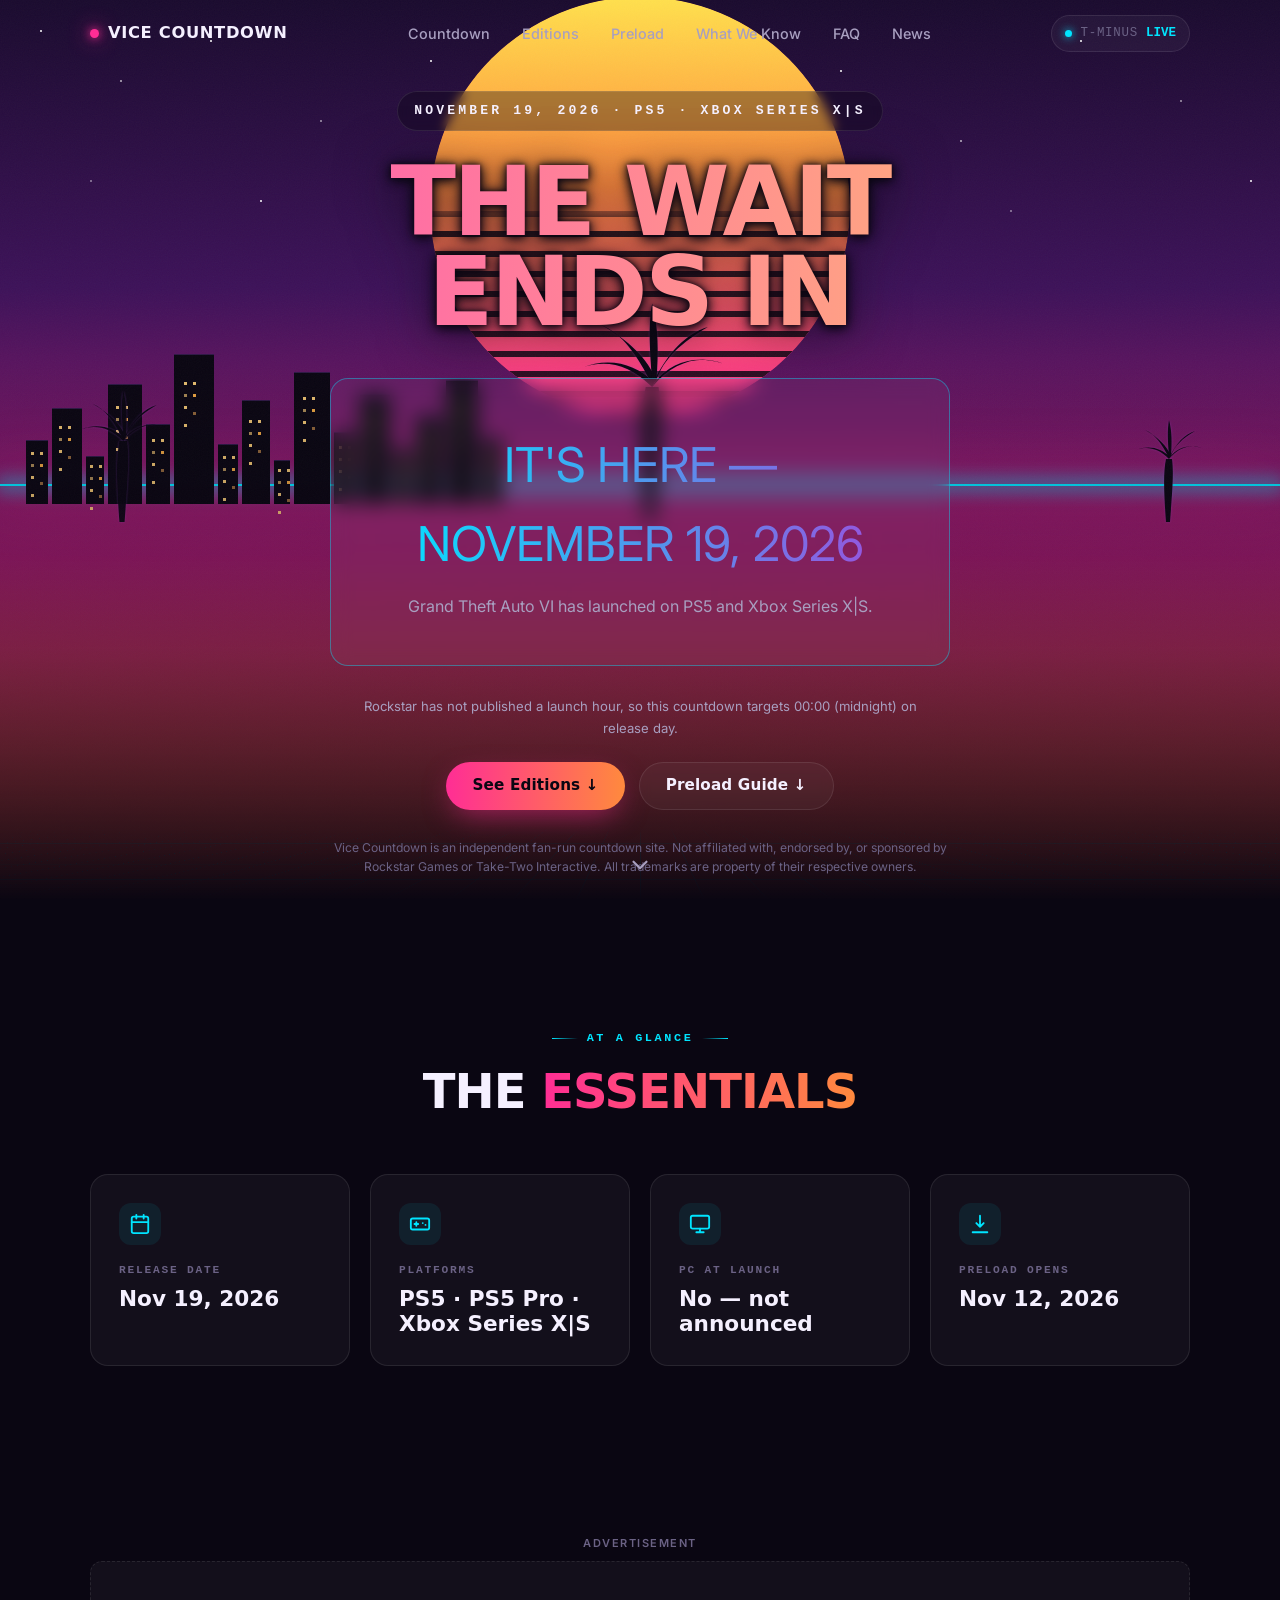
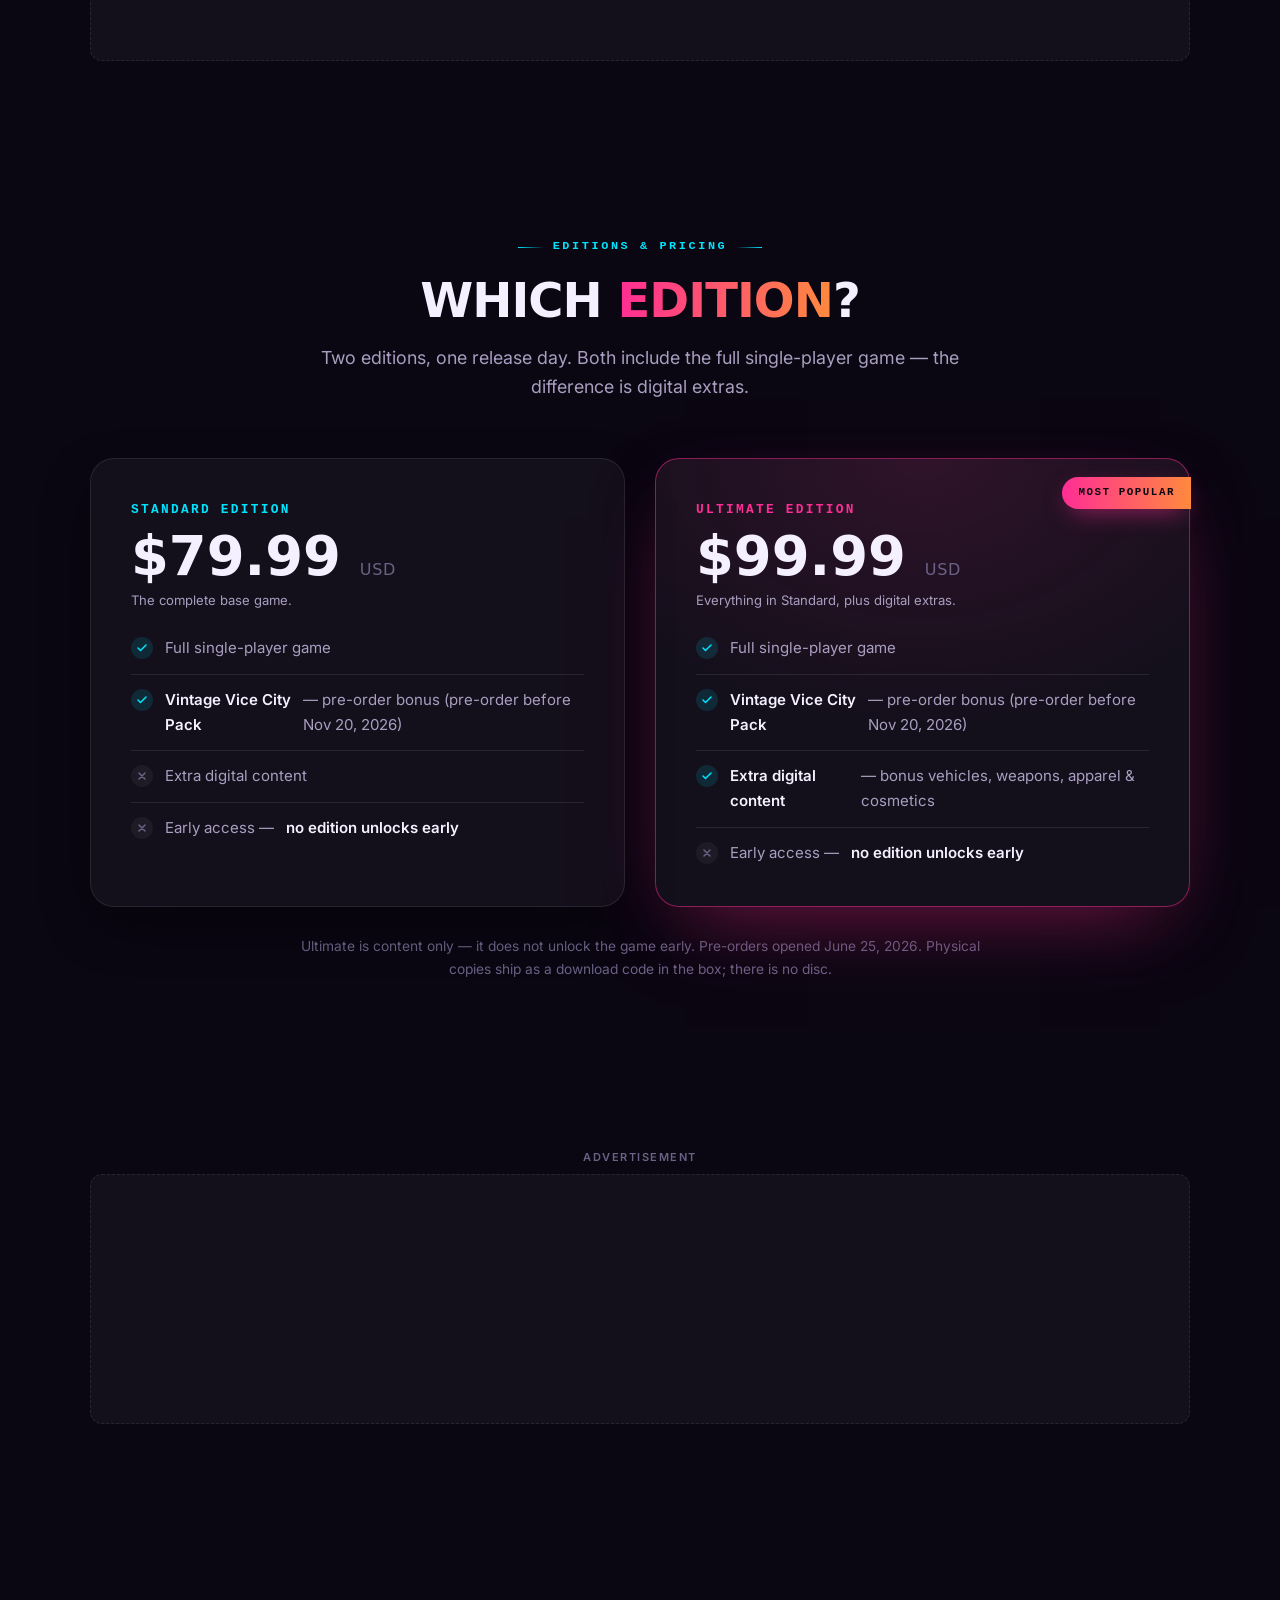
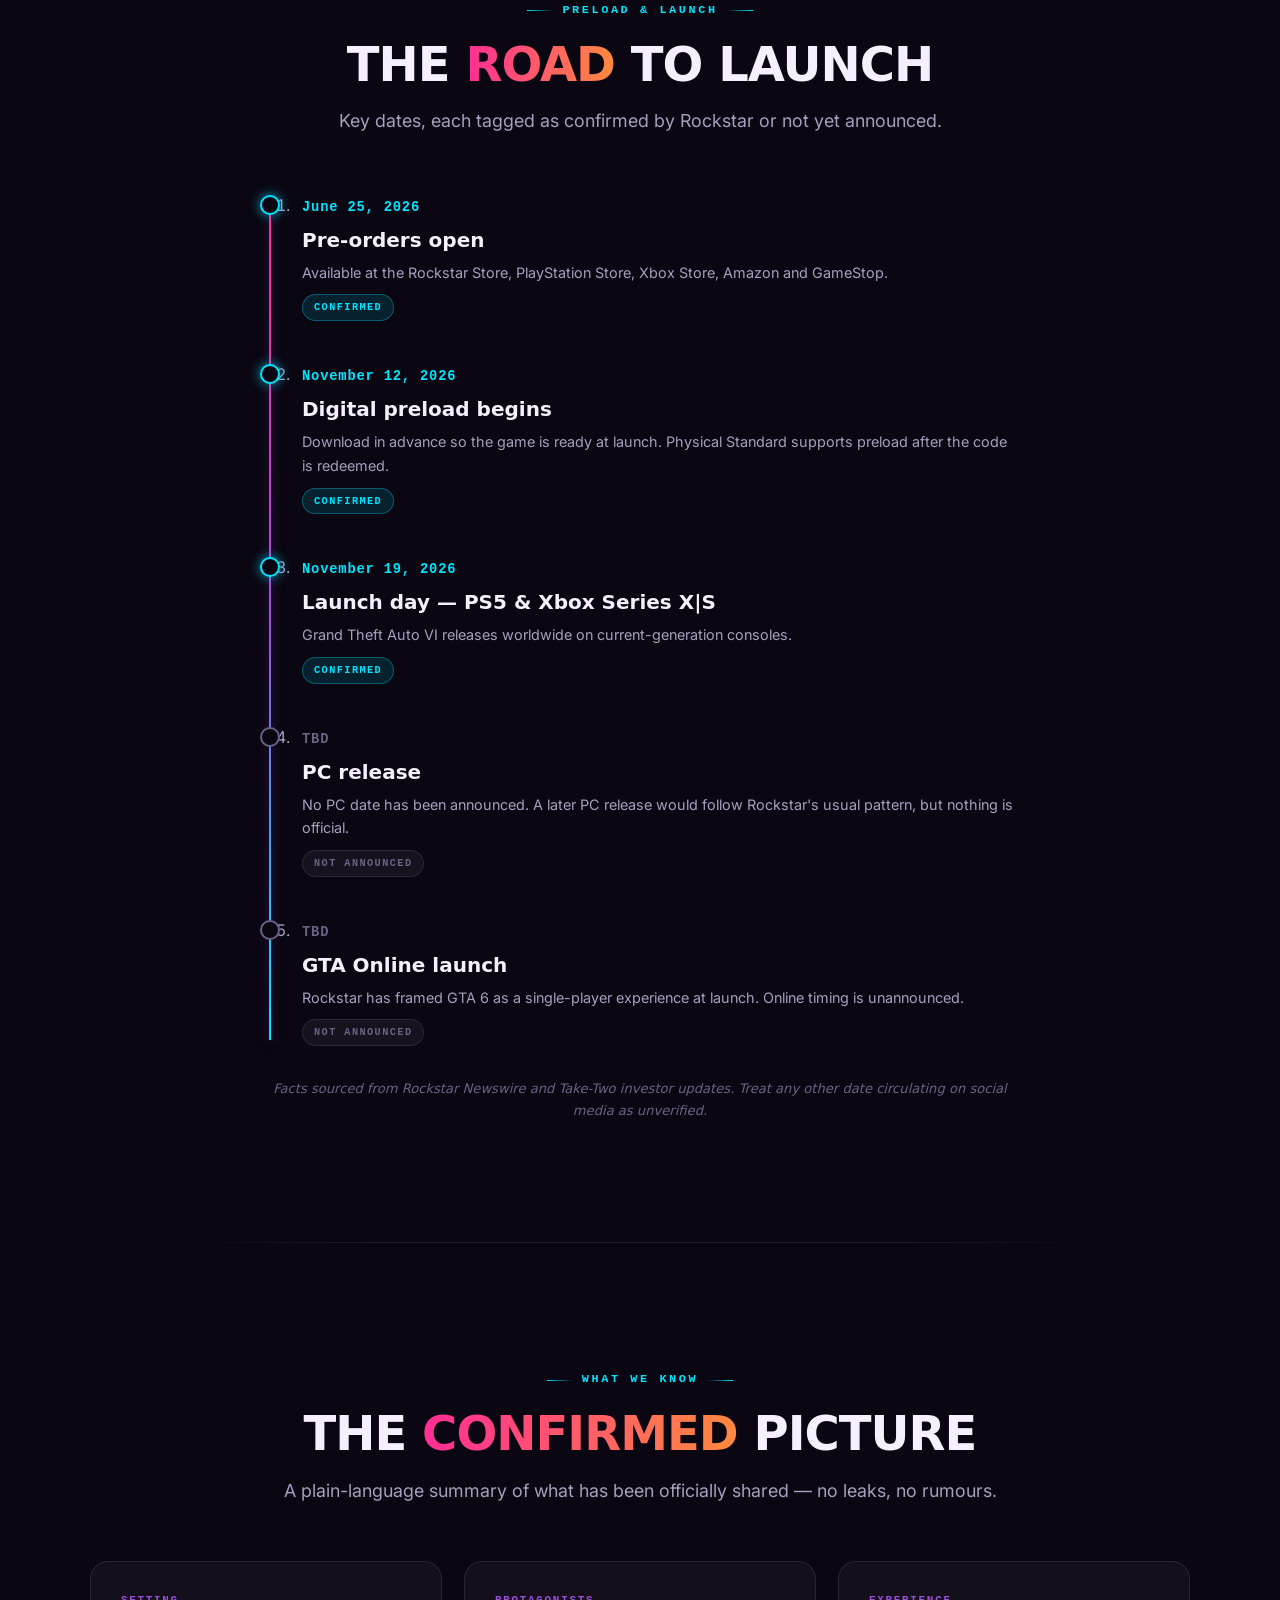
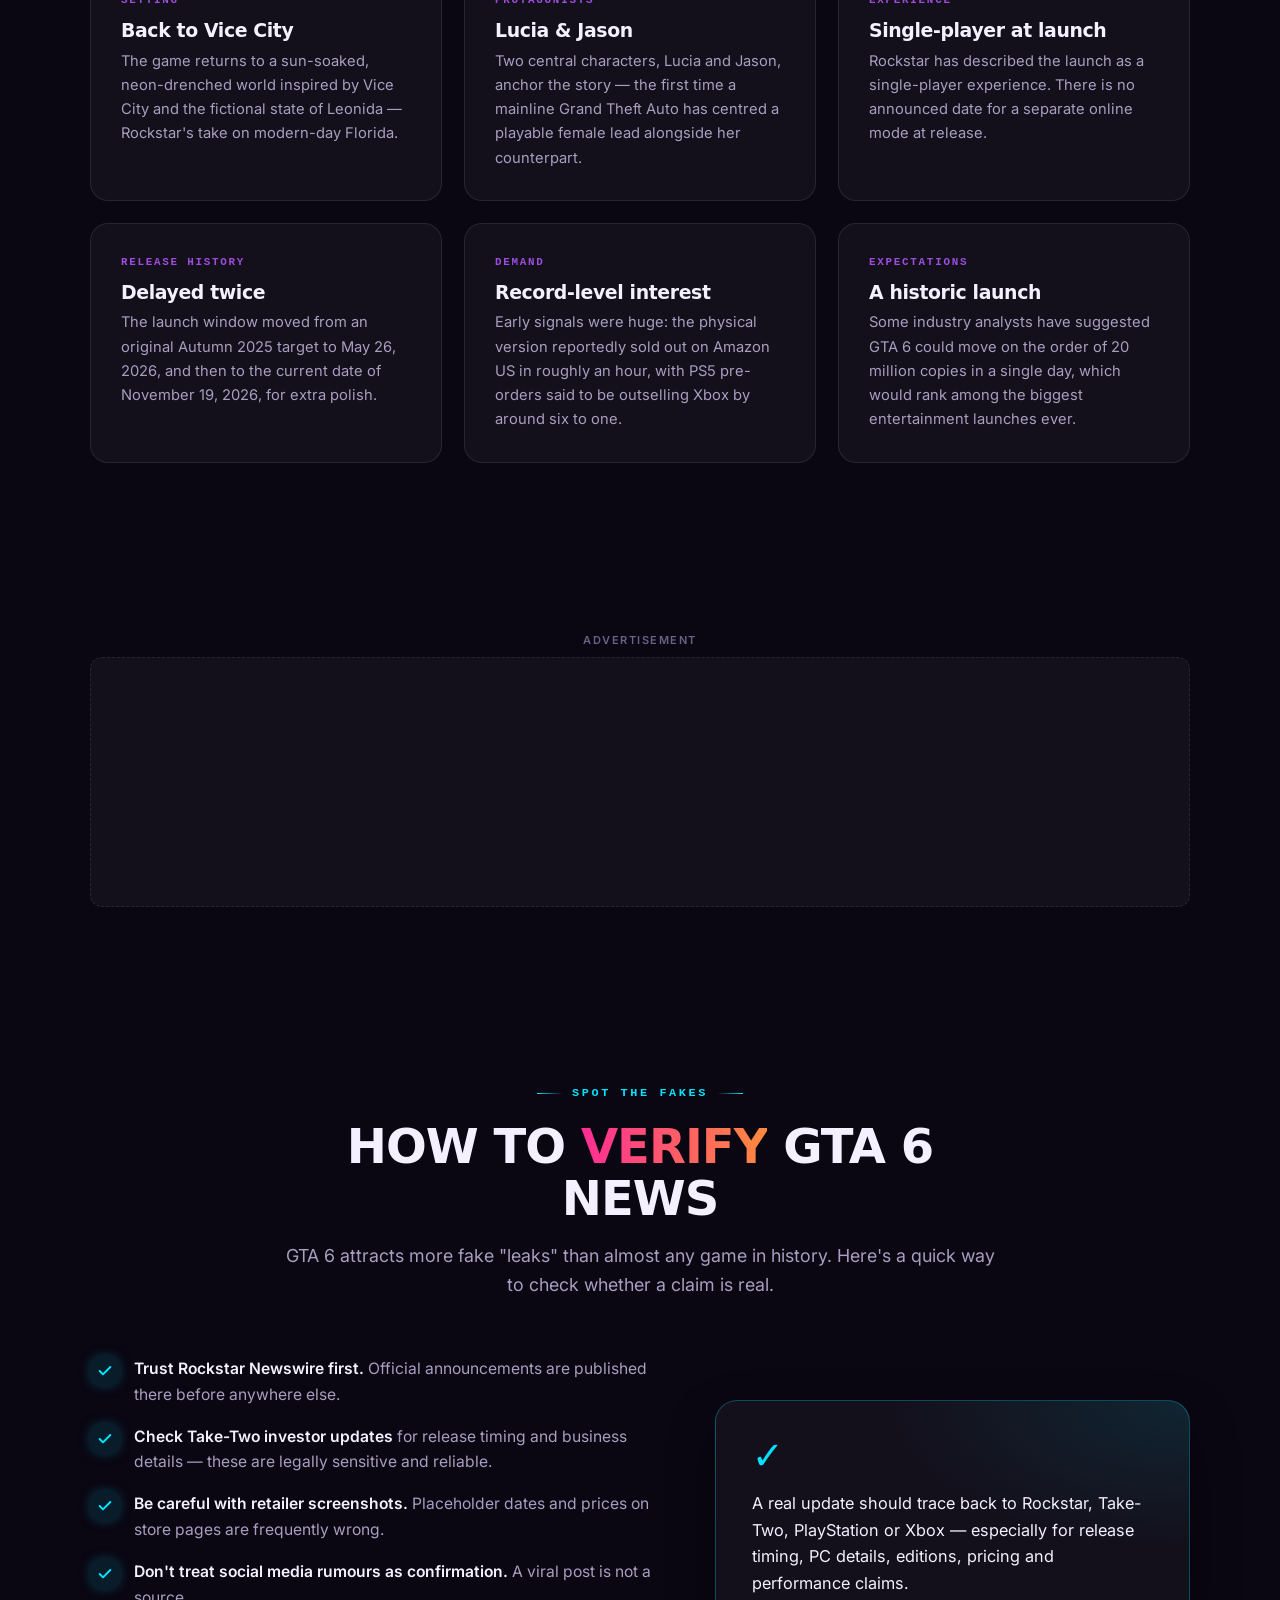
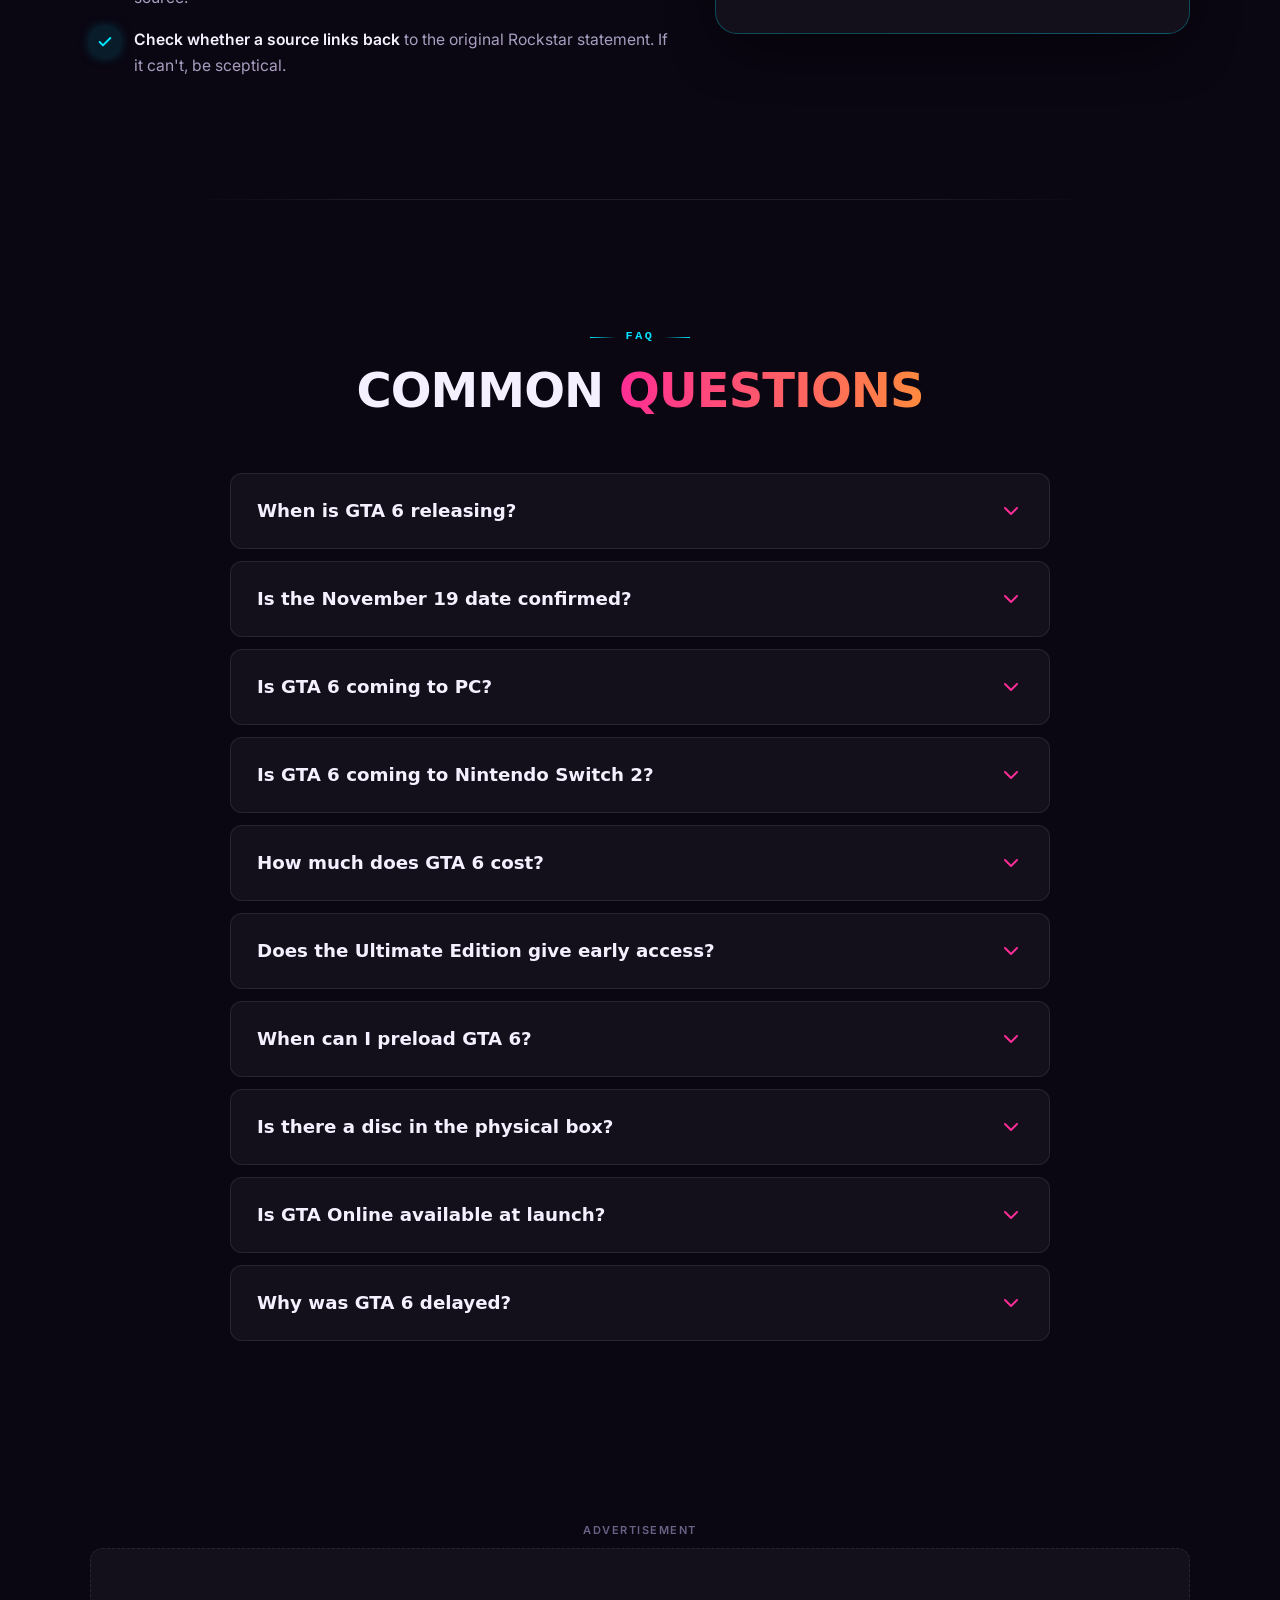
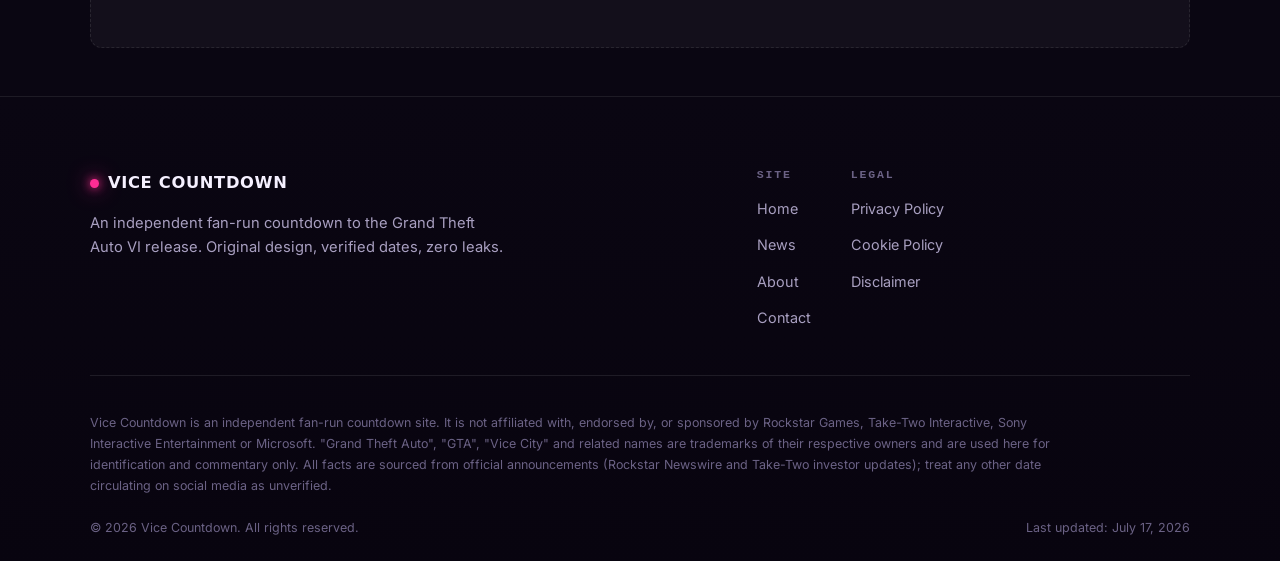
==== commit f6013098: "Add files via upload" ====
--- a/index.html
+++ b/index.html
@@ -10,15 +10,15 @@
   <meta name="keywords" content="GTA 6 countdown, GTA 6 release date, November 19 2026, GTA VI, GTA 6 editions, GTA 6 preload">
   <meta name="author" content="Vice Countdown">
   <meta name="robots" content="index, follow, max-image-preview:large">
-  <link rel="canonical" href="https://vicecountdown.com/">
+  <link rel="canonical" href="https://muhammadnasirskr.github.io/vicecountdown/">
 
   <!-- Open Graph -->
   <meta property="og:type" content="website">
   <meta property="og:site_name" content="Vice Countdown">
   <meta property="og:title" content="GTA 6 Countdown — Days Until November 19, 2026 | Vice Countdown">
   <meta property="og:description" content="A live, independent countdown to the GTA 6 release on November 19, 2026, with editions, preload dates and verified news.">
-  <meta property="og:url" content="https://vicecountdown.com/">
-  <meta property="og:image" content="https://vicecountdown.com/assets/img/og-image.png">
+  <meta property="og:url" content="https://muhammadnasirskr.github.io/vicecountdown/">
+  <meta property="og:image" content="https://muhammadnasirskr.github.io/vicecountdown/assets/img/og-image.png">
   <meta property="og:image:width" content="1200">
   <meta property="og:image:height" content="630">
   <meta property="og:image:alt" content="Vice Countdown — a neon synthwave countdown to November 19, 2026.">
@@ -27,7 +27,7 @@
   <meta name="twitter:card" content="summary_large_image">
   <meta name="twitter:title" content="GTA 6 Countdown — Days Until November 19, 2026 | Vice Countdown">
   <meta name="twitter:description" content="A live, independent countdown to the GTA 6 release on November 19, 2026, with editions, preload dates and verified news.">
-  <meta name="twitter:image" content="https://vicecountdown.com/assets/img/og-image.png">
+  <meta name="twitter:image" content="https://muhammadnasirskr.github.io/vicecountdown/assets/img/og-image.png">
   <meta name="twitter:image:alt" content="Vice Countdown — neon synthwave countdown art.">
 
   <!-- Icons -->
@@ -72,13 +72,13 @@
     "@type": "WebSite",
     "name": "Vice Countdown",
     "alternateName": "GTA 6 Countdown",
-    "url": "https://vicecountdown.com/",
+    "url": "https://muhammadnasirskr.github.io/vicecountdown/",
     "description": "An independent fan-run countdown to the Grand Theft Auto VI release on November 19, 2026.",
     "potentialAction": {
       "@type": "SearchAction",
       "target": {
         "@type": "EntryPoint",
-        "urlTemplate": "https://vicecountdown.com/?q={search_term_string}"
+        "urlTemplate": "https://muhammadnasirskr.github.io/vicecountdown/?q={search_term_string}"
       },
       "query-input": "required name=search_term_string"
     }
@@ -96,9 +96,9 @@
     "eventAttendanceMode": "https://schema.org/OnlineEventAttendanceMode",
     "location": {
       "@type": "VirtualLocation",
-      "url": "https://vicecountdown.com/"
+      "url": "https://muhammadnasirskr.github.io/vicecountdown/"
     },
-    "image": "https://vicecountdown.com/assets/img/og-image.png",
+    "image": "https://muhammadnasirskr.github.io/vicecountdown/assets/img/og-image.png",
     "description": "Grand Theft Auto VI launches on PlayStation 5 and Xbox Series X|S on November 19, 2026, according to Rockstar Games."
   }
   </script>
--- a/assets/css/style.css
+++ b/assets/css/style.css
@@ -0,0 +1,1565 @@
+/* =========================================================================
+   VICE COUNTDOWN — style.css
+   Neon-noir Miami sunset · synthwave · glassmorphism
+   Original art only. No third-party CSS. Vanilla everything.
+   ========================================================================= */
+
+/* -------------------------------------------------------------------------
+   0. DESIGN TOKENS
+   ------------------------------------------------------------------------- */
+:root {
+  --bg-deep:      #0a0612;
+  --bg-mid:       #150c24;
+  --surface:      rgba(255, 255, 255, 0.04);
+  --surface-2:    rgba(255, 255, 255, 0.06);
+  --surface-brd:  rgba(255, 255, 255, 0.09);
+
+  --neon-pink:    #ff2d95;
+  --neon-cyan:    #00e5ff;
+  --neon-orange:  #ff8a3d;
+  --neon-purple:  #9d4edd;
+
+  --text-hi:      #f5f0ff;
+  --text-mid:     #a89fc0;
+  --text-lo:      #6b6285;
+
+  --grad-hero:    linear-gradient(180deg, #1a0b2e 0%, #3d1259 32%, #a01a6d 62%, #ff5e3a 100%);
+  --grad-text:    linear-gradient(92deg, var(--neon-pink) 0%, var(--neon-orange) 100%);
+  --grad-cyan:    linear-gradient(92deg, var(--neon-cyan) 0%, var(--neon-purple) 100%);
+
+  --ring:         0 0 0 3px rgba(0, 229, 255, 0.55);
+  --shadow-card:  0 20px 60px -20px rgba(0, 0, 0, 0.7);
+
+  --maxw:         1180px;
+  --nav-h:        68px;
+  --radius:       18px;
+  --radius-sm:    12px;
+
+  --ease:         cubic-bezier(0.22, 1, 0.36, 1);
+
+  --font-display: "Outfit", system-ui, sans-serif;
+  --font-body:    "Inter", system-ui, sans-serif;
+  --font-mono:    "Space Grotesk", ui-monospace, monospace;
+
+  /* Original generated grain (SVG feTurbulence, inline data URI) */
+  --noise-url: url("data:image/svg+xml,%3Csvg xmlns='http://www.w3.org/2000/svg' width='220' height='220'%3E%3Cfilter id='n'%3E%3CfeTurbulence type='fractalNoise' baseFrequency='0.85' numOctaves='2' stitchTiles='stitch'/%3E%3C/filter%3E%3Crect width='100%25' height='100%25' filter='url(%23n)'/%3E%3C/svg%3E");
+}
+
+/* Screen-reader-only utility */
+.sr-only {
+  position: absolute !important;
+  width: 1px; height: 1px;
+  padding: 0; margin: -1px;
+  overflow: hidden;
+  clip: rect(0, 0, 0, 0);
+  white-space: nowrap;
+  border: 0;
+}
+
+/* -------------------------------------------------------------------------
+   1. RESET / BASE
+   ------------------------------------------------------------------------- */
+*, *::before, *::after { box-sizing: border-box; }
+* { margin: 0; padding: 0; }
+
+html {
+  scroll-behavior: smooth;
+  scroll-padding-top: calc(var(--nav-h) + 12px);
+  -webkit-text-size-adjust: 100%;
+}
+
+body {
+  font-family: var(--font-body);
+  font-weight: 400;
+  color: var(--text-mid);
+  background: var(--bg-deep);
+  line-height: 1.65;
+  overflow-x: hidden;
+  -webkit-font-smoothing: antialiased;
+  text-rendering: optimizeLegibility;
+}
+
+img, svg { display: block; max-width: 100%; }
+a { color: inherit; text-decoration: none; }
+button { font: inherit; color: inherit; cursor: pointer; background: none; border: none; }
+ul { list-style: none; }
+
+h1, h2, h3, h4 {
+  font-family: var(--font-display);
+  color: var(--text-hi);
+  line-height: 1.08;
+  font-weight: 900;
+  letter-spacing: -0.02em;
+}
+
+::selection { background: var(--neon-pink); color: #fff; }
+
+/* Focus visibility — neon cyan rings everywhere */
+:focus-visible {
+  outline: none;
+  box-shadow: var(--ring);
+  border-radius: 6px;
+}
+
+/* Skip link */
+.skip-link {
+  position: fixed;
+  top: -60px;
+  left: 12px;
+  z-index: 200;
+  padding: 10px 18px;
+  background: var(--neon-cyan);
+  color: #06121a;
+  font-weight: 700;
+  border-radius: 10px;
+  transition: top 0.2s var(--ease);
+}
+.skip-link:focus { top: 12px; }
+
+/* -------------------------------------------------------------------------
+   2. LAYOUT PRIMITIVES
+   ------------------------------------------------------------------------- */
+.container {
+  width: 100%;
+  max-width: var(--maxw);
+  margin-inline: auto;
+  padding-inline: clamp(18px, 5vw, 40px);
+}
+
+.section {
+  position: relative;
+  padding-block: clamp(64px, 10vw, 120px);
+}
+
+.section-head {
+  max-width: 720px;
+  margin-bottom: clamp(32px, 5vw, 56px);
+}
+.section-head.center { margin-inline: auto; text-align: center; }
+
+.eyebrow {
+  display: inline-flex;
+  align-items: center;
+  gap: 9px;
+  font-family: var(--font-mono);
+  font-size: 0.74rem;
+  font-weight: 700;
+  letter-spacing: 0.22em;
+  text-transform: uppercase;
+  color: var(--neon-cyan);
+  margin-bottom: 18px;
+}
+.eyebrow::before {
+  content: "";
+  width: 26px; height: 1px;
+  background: linear-gradient(90deg, var(--neon-cyan), transparent);
+}
+.section-head.center .eyebrow { justify-content: center; }
+.section-head.center .eyebrow::after {
+  content: "";
+  width: 26px; height: 1px;
+  background: linear-gradient(90deg, transparent, var(--neon-cyan));
+}
+
+.section-title {
+  font-size: clamp(1.9rem, 5vw, 3rem);
+  text-transform: uppercase;
+}
+.section-title .accent {
+  background: var(--grad-text);
+  -webkit-background-clip: text;
+  background-clip: text;
+  color: transparent;
+}
+.section-sub {
+  margin-top: 16px;
+  font-size: clamp(1rem, 2vw, 1.12rem);
+  color: var(--text-mid);
+}
+
+/* Faint section divider glow */
+.section + .section::before {
+  content: "";
+  position: absolute;
+  top: 0; left: 50%;
+  transform: translateX(-50%);
+  width: min(90%, 900px);
+  height: 1px;
+  background: linear-gradient(90deg, transparent, var(--surface-brd) 20%, var(--surface-brd) 80%, transparent);
+}
+
+/* -------------------------------------------------------------------------
+   3. NAVIGATION
+   ------------------------------------------------------------------------- */
+.nav {
+  position: fixed;
+  inset: 0 0 auto 0;
+  z-index: 100;
+  height: var(--nav-h);
+  display: flex;
+  align-items: center;
+  transition: background 0.35s var(--ease), border-color 0.35s var(--ease), box-shadow 0.35s var(--ease);
+  border-bottom: 1px solid transparent;
+}
+.nav.scrolled {
+  background: rgba(10, 6, 18, 0.72);
+  -webkit-backdrop-filter: blur(14px) saturate(140%);
+  backdrop-filter: blur(14px) saturate(140%);
+  border-bottom-color: var(--surface-brd);
+  box-shadow: 0 8px 40px -24px rgba(0, 0, 0, 0.9);
+}
+.nav__inner {
+  width: 100%;
+  max-width: var(--maxw);
+  margin-inline: auto;
+  padding-inline: clamp(18px, 5vw, 40px);
+  display: flex;
+  align-items: center;
+  justify-content: space-between;
+  gap: 20px;
+}
+
+.wordmark {
+  display: inline-flex;
+  align-items: center;
+  gap: 9px;
+  font-family: var(--font-display);
+  font-weight: 900;
+  font-size: 1.02rem;
+  letter-spacing: 0.04em;
+  text-transform: uppercase;
+  color: var(--text-hi);
+  white-space: nowrap;
+}
+.wordmark__dot {
+  width: 9px; height: 9px;
+  border-radius: 50%;
+  background: var(--neon-pink);
+  box-shadow: 0 0 10px var(--neon-pink), 0 0 22px var(--neon-pink);
+  animation: dotPulse 2.4s var(--ease) infinite;
+}
+@keyframes dotPulse {
+  0%, 100% { opacity: 1; transform: scale(1); }
+  50% { opacity: 0.55; transform: scale(0.8); }
+}
+
+.nav__links {
+  display: flex;
+  align-items: center;
+  gap: clamp(14px, 2.2vw, 30px);
+}
+.nav__link {
+  position: relative;
+  font-size: 0.9rem;
+  font-weight: 500;
+  color: var(--text-mid);
+  padding: 6px 2px;
+  transition: color 0.2s var(--ease);
+}
+.nav__link::after {
+  content: "";
+  position: absolute;
+  left: 0; bottom: -2px;
+  width: 100%; height: 2px;
+  background: var(--grad-text);
+  transform: scaleX(0);
+  transform-origin: left;
+  transition: transform 0.28s var(--ease);
+}
+.nav__link:hover, .nav__link:focus-visible { color: var(--text-hi); }
+.nav__link:hover::after, .nav__link:focus-visible::after { transform: scaleX(1); }
+
+.nav__right { display: flex; align-items: center; gap: 14px; }
+
+/* T-minus mini badge */
+.tminus {
+  display: inline-flex;
+  align-items: center;
+  gap: 8px;
+  padding: 7px 13px;
+  border-radius: 999px;
+  border: 1px solid var(--surface-brd);
+  background: var(--surface);
+  font-family: var(--font-mono);
+  font-size: 0.78rem;
+  font-weight: 700;
+  color: var(--text-hi);
+  white-space: nowrap;
+}
+.tminus__dot {
+  width: 7px; height: 7px; border-radius: 50%;
+  background: var(--neon-cyan);
+  box-shadow: 0 0 8px var(--neon-cyan);
+  animation: dotPulse 1.8s var(--ease) infinite;
+}
+.tminus__label { color: var(--text-lo); font-weight: 500; letter-spacing: 0.06em; }
+.tminus__val { color: var(--neon-cyan); }
+
+/* Hamburger */
+.nav__burger {
+  display: none;
+  width: 44px; height: 44px;
+  align-items: center;
+  justify-content: center;
+  border-radius: 10px;
+  border: 1px solid var(--surface-brd);
+  background: var(--surface);
+}
+.nav__burger span {
+  position: relative;
+  width: 20px; height: 2px;
+  background: var(--text-hi);
+  border-radius: 2px;
+  transition: background 0.2s;
+}
+.nav__burger span::before, .nav__burger span::after {
+  content: "";
+  position: absolute; left: 0;
+  width: 20px; height: 2px;
+  background: var(--text-hi);
+  border-radius: 2px;
+  transition: transform 0.3s var(--ease), top 0.3s var(--ease);
+}
+.nav__burger span::before { top: -6px; }
+.nav__burger span::after { top: 6px; }
+body.menu-open .nav__burger span { background: transparent; }
+body.menu-open .nav__burger span::before { top: 0; transform: rotate(45deg); }
+body.menu-open .nav__burger span::after { top: 0; transform: rotate(-45deg); }
+
+/* Full-screen mobile overlay */
+.mobile-menu {
+  position: fixed;
+  inset: 0;
+  z-index: 90;
+  display: flex;
+  flex-direction: column;
+  justify-content: center;
+  gap: 6px;
+  padding: 0 clamp(24px, 8vw, 60px);
+  background: linear-gradient(160deg, #0a0612 0%, #1a0b2e 100%);
+  opacity: 0;
+  visibility: hidden;
+  transition: opacity 0.35s var(--ease), visibility 0.35s var(--ease);
+}
+body.menu-open .mobile-menu { opacity: 1; visibility: visible; }
+.mobile-menu a {
+  font-family: var(--font-display);
+  font-weight: 900;
+  font-size: clamp(1.8rem, 8vw, 2.6rem);
+  text-transform: uppercase;
+  color: var(--text-hi);
+  letter-spacing: -0.01em;
+  padding: 10px 0;
+  opacity: 0;
+  transform: translateY(18px);
+}
+body.menu-open .mobile-menu a {
+  animation: menuIn 0.5s var(--ease) forwards;
+}
+.mobile-menu a:nth-child(1) { animation-delay: 0.08s; }
+.mobile-menu a:nth-child(2) { animation-delay: 0.14s; }
+.mobile-menu a:nth-child(3) { animation-delay: 0.20s; }
+.mobile-menu a:nth-child(4) { animation-delay: 0.26s; }
+.mobile-menu a:nth-child(5) { animation-delay: 0.32s; }
+.mobile-menu a span { color: var(--neon-pink); }
+@keyframes menuIn { to { opacity: 1; transform: translateY(0); } }
+
+/* -------------------------------------------------------------------------
+   4. HERO — layered synthwave scene, all original CSS/SVG
+   ------------------------------------------------------------------------- */
+.hero {
+  position: relative;
+  min-height: 640px;
+  height: 100dvh;
+  display: flex;
+  align-items: center;
+  justify-content: center;
+  text-align: center;
+  overflow: hidden;
+  isolation: isolate;
+}
+
+/* Layer 1 — sunset gradient background */
+.hero__sky {
+  position: absolute; inset: 0;
+  z-index: -7;
+  background: var(--grad-hero);
+}
+
+/* Layer 7 — drifting starfield (upper sky only) */
+.hero__stars, .hero__stars::after {
+  position: absolute;
+  top: 0; left: 0;
+  width: 2px; height: 2px;
+  border-radius: 50%;
+  background: transparent;
+  z-index: -6;
+}
+.hero__stars {
+  box-shadow:
+    40px 30px #fff, 120px 80px rgba(255,255,255,.7), 210px 40px #fff,
+    320px 120px rgba(255,255,255,.6), 430px 60px #fff, 540px 150px rgba(255,255,255,.8),
+    660px 30px #fff, 720px 110px rgba(255,255,255,.6), 840px 70px #fff,
+    960px 140px rgba(255,255,255,.7), 1080px 40px #fff, 1180px 100px rgba(255,255,255,.6),
+    1300px 60px #fff, 1420px 130px rgba(255,255,255,.7), 1540px 20px #fff,
+    90px 180px rgba(255,255,255,.5), 260px 200px #fff, 500px 220px rgba(255,255,255,.6),
+    780px 190px #fff, 1010px 210px rgba(255,255,255,.5), 1250px 180px #fff,
+    1480px 200px rgba(255,255,255,.6);
+  animation: starDrift 60s linear infinite;
+}
+.hero__stars::after {
+  content: "";
+  top: 260px;
+}
+@keyframes starDrift {
+  from { transform: translateX(0); }
+  to { transform: translateX(-120px); }
+}
+
+/* Layer 2 — synthwave sun with scanline cuts */
+.hero__sun {
+  position: absolute;
+  left: 50%;
+  top: 23%;
+  transform: translate(-50%, -50%);
+  width: min(52vw, 420px);
+  aspect-ratio: 1;
+  border-radius: 50%;
+  z-index: -5;
+  background:
+    repeating-linear-gradient(
+      180deg,
+      transparent 0 22px,
+      rgba(10, 6, 18, 0.0) 22px 40px
+    ),
+    linear-gradient(180deg, #ffe14d 0%, #ff8a3d 45%, #ff2d95 100%);
+  -webkit-mask-image: linear-gradient(180deg, #000 46%, transparent 46%),
+    repeating-linear-gradient(180deg, #000 0 100%);
+  filter: drop-shadow(0 0 60px rgba(255, 90, 120, 0.55));
+}
+/* scanline stripes on lower half of the sun */
+.hero__sun::after {
+  content: "";
+  position: absolute; inset: 0;
+  border-radius: 50%;
+  background: repeating-linear-gradient(
+    180deg,
+    transparent 0 14px,
+    rgba(10, 6, 18, 0.85) 14px 20px
+  );
+  -webkit-mask-image: linear-gradient(180deg, transparent 48%, #000 55%);
+  mask-image: linear-gradient(180deg, transparent 48%, #000 55%);
+}
+
+/* Layer 3 — perspective grid floor */
+.hero__grid {
+  position: absolute;
+  left: 50%;
+  bottom: 0;
+  width: 260%;
+  height: 46%;
+  z-index: -3;
+  transform: translateX(-50%) perspective(340px) rotateX(68deg);
+  transform-origin: bottom center;
+  background-image:
+    repeating-linear-gradient(90deg, rgba(0, 229, 255, 0.55) 0 1px, transparent 1px 64px),
+    repeating-linear-gradient(0deg, rgba(0, 229, 255, 0.55) 0 1px, transparent 1px 64px);
+  -webkit-mask-image: linear-gradient(180deg, transparent 0%, #000 55%);
+  mask-image: linear-gradient(180deg, transparent 0%, #000 55%);
+  animation: gridMove 6s linear infinite;
+  will-change: transform;
+}
+@keyframes gridMove {
+  from { background-position: 0 0; }
+  to { background-position: 0 64px; }
+}
+/* glow where grid meets horizon */
+.hero__horizon {
+  position: absolute;
+  left: 0; right: 0;
+  bottom: 46%;
+  height: 2px;
+  z-index: -3;
+  background: var(--neon-cyan);
+  box-shadow: 0 0 18px 4px rgba(0, 229, 255, 0.7), 0 0 60px 10px rgba(255, 45, 149, 0.35);
+}
+
+/* Layer 4 — city skyline silhouette */
+.hero__skyline {
+  position: absolute;
+  left: 0; right: 0;
+  bottom: 44%;
+  height: 160px;
+  z-index: -2;
+  display: flex;
+  align-items: flex-end;
+  gap: 4px;
+  padding-inline: 2vw;
+  will-change: transform;
+}
+.bldg {
+  position: relative;
+  background: var(--bg-deep);
+  border-top: 1px solid rgba(157, 78, 221, 0.25);
+  flex: 0 0 auto;
+}
+/* lit windows via box-shadow dots */
+.bldg::before {
+  content: "";
+  position: absolute;
+  left: 26%; top: 18%;
+  width: 3px; height: 3px;
+  background: #ffd27a;
+  box-shadow:
+    9px 0 #ffd27a, 0 12px rgba(255,210,122,.7), 9px 12px #ffb347,
+    0 24px #ffd27a, 9px 30px rgba(255,180,90,.6), 0 42px #ffd27a;
+  opacity: 0.9;
+}
+
+/* Layer 5 — palm silhouettes (inline SVG placed in markup) */
+.hero__palms {
+  position: absolute;
+  left: 0; right: 0;
+  bottom: 42%;
+  z-index: -2;
+  display: flex;
+  align-items: flex-end;
+  justify-content: space-between;
+  padding-inline: clamp(10px, 6vw, 90px);
+  pointer-events: none;
+}
+.palm { fill: var(--bg-deep); filter: drop-shadow(0 0 1px rgba(157,78,221,0.4)); }
+.palm--1 { width: 90px; opacity: 0.95; }
+.palm--2 { width: 150px; align-self: flex-end; }
+.palm--3 { width: 70px; }
+
+/* Layer 6 — animated grain overlay */
+.hero__grain {
+  position: absolute; inset: 0;
+  z-index: -1;
+  opacity: 0.035;
+  pointer-events: none;
+  background-image: var(--noise-url);
+  background-size: 220px 220px;
+  animation: grainShift 0.6s steps(2) infinite;
+}
+@keyframes grainShift {
+  0% { transform: translate(0, 0); }
+  50% { transform: translate(-6px, 4px); }
+  100% { transform: translate(0, 0); }
+}
+/* darken toward bottom so content reads */
+.hero::after {
+  content: "";
+  position: absolute; inset: 0;
+  z-index: -1;
+  background: linear-gradient(180deg, transparent 40%, rgba(10, 6, 18, 0.35) 72%, var(--bg-deep) 100%);
+  pointer-events: none;
+}
+
+/* -------------------------------------------------------------------------
+   5. HERO CONTENT
+   ------------------------------------------------------------------------- */
+.hero__content {
+  position: relative;
+  z-index: 2;
+  width: 100%;
+  max-width: 860px;
+  padding: 0 clamp(18px, 5vw, 40px);
+  padding-top: var(--nav-h);
+}
+.hero__eyebrow {
+  display: inline-block;
+  font-family: var(--font-mono);
+  font-size: clamp(0.68rem, 2vw, 0.82rem);
+  font-weight: 700;
+  letter-spacing: 0.24em;
+  text-transform: uppercase;
+  color: var(--text-hi);
+  padding: 8px 16px;
+  border: 1px solid var(--surface-brd);
+  border-radius: 999px;
+  background: rgba(10, 6, 18, 0.35);
+  -webkit-backdrop-filter: blur(6px);
+  backdrop-filter: blur(6px);
+  margin-bottom: clamp(18px, 3vw, 26px);
+}
+.hero__title {
+  font-size: clamp(2.6rem, 10vw, 6rem);
+  text-transform: uppercase;
+  letter-spacing: -0.03em;
+  line-height: 0.94;
+  background: linear-gradient(92deg, #ff5fae 0%, #ffb27a 100%);
+  -webkit-background-clip: text;
+  background-clip: text;
+  color: transparent;
+  /* dark halo lifts the headline off the same-hued sun behind it */
+  filter:
+    drop-shadow(0 2px 6px rgba(10, 6, 18, 0.95))
+    drop-shadow(0 0 2px rgba(10, 6, 18, 0.9))
+    drop-shadow(0 6px 26px rgba(10, 6, 18, 0.6));
+}
+
+/* Countdown grid */
+.countdown {
+  display: grid;
+  grid-template-columns: repeat(4, 1fr);
+  gap: clamp(8px, 1.6vw, 18px);
+  margin: clamp(26px, 4vw, 40px) auto clamp(18px, 2vw, 22px);
+  max-width: 620px;
+}
+.cd-card {
+  position: relative;
+  padding: clamp(14px, 2.4vw, 26px) 6px clamp(10px, 1.8vw, 16px);
+  border-radius: var(--radius);
+  background: var(--surface);
+  border: 1px solid var(--surface-brd);
+  -webkit-backdrop-filter: blur(10px);
+  backdrop-filter: blur(10px);
+  overflow: hidden;
+  box-shadow: inset 0 1px 0 rgba(255, 255, 255, 0.08), 0 20px 50px -30px rgba(0, 0, 0, 0.8);
+}
+.cd-card::before {
+  content: "";
+  position: absolute;
+  inset: 0;
+  border-radius: var(--radius);
+  padding: 1px;
+  background: linear-gradient(160deg, rgba(255, 45, 149, 0.6), transparent 40%, rgba(0, 229, 255, 0.5));
+  -webkit-mask: linear-gradient(#000 0 0) content-box, linear-gradient(#000 0 0);
+  -webkit-mask-composite: xor;
+  mask-composite: exclude;
+  pointer-events: none;
+}
+.cd-card__num {
+  font-family: var(--font-mono);
+  font-weight: 700;
+  font-size: clamp(2rem, 8vw, 3.6rem);
+  line-height: 1;
+  color: var(--text-hi);
+  font-variant-numeric: tabular-nums;
+  font-feature-settings: "tnum";
+  letter-spacing: 0.01em;
+  text-shadow: 0 0 22px rgba(0, 229, 255, 0.4);
+  transition: opacity 0.28s var(--ease), transform 0.28s var(--ease);
+}
+.cd-card__num.flip { opacity: 0; transform: translateY(-6px); }
+.cd-card__label {
+  margin-top: 8px;
+  font-family: var(--font-mono);
+  font-size: clamp(0.58rem, 1.6vw, 0.72rem);
+  font-weight: 700;
+  letter-spacing: 0.2em;
+  text-transform: uppercase;
+  color: var(--text-lo);
+}
+
+/* Countdown meta row */
+.cd-meta {
+  display: flex;
+  flex-wrap: wrap;
+  align-items: center;
+  justify-content: center;
+  gap: 10px 16px;
+  margin-bottom: clamp(18px, 3vw, 26px);
+}
+.cd-note {
+  font-size: 0.82rem;
+  color: var(--text-mid);
+  max-width: 460px;
+}
+.tz-toggle {
+  display: inline-flex;
+  padding: 4px;
+  gap: 3px;
+  border-radius: 999px;
+  border: 1px solid var(--surface-brd);
+  background: var(--surface);
+}
+.tz-toggle button {
+  font-family: var(--font-mono);
+  font-size: 0.72rem;
+  font-weight: 700;
+  letter-spacing: 0.05em;
+  padding: 6px 14px;
+  min-height: 32px;
+  border-radius: 999px;
+  color: var(--text-mid);
+  transition: all 0.2s var(--ease);
+}
+.tz-toggle button[aria-pressed="true"] {
+  background: var(--grad-cyan);
+  color: #06121a;
+}
+
+/* IT'S HERE state */
+.cd-done {
+  display: none;
+  margin: clamp(26px, 4vw, 40px) auto clamp(22px, 3vw, 30px);
+  max-width: 620px;
+  padding: clamp(28px, 5vw, 46px);
+  border-radius: var(--radius);
+  border: 1px solid rgba(0, 229, 255, 0.4);
+  background: var(--surface);
+  -webkit-backdrop-filter: blur(10px);
+  backdrop-filter: blur(10px);
+}
+.cd-done__title {
+  font-size: clamp(1.8rem, 7vw, 3rem);
+  text-transform: uppercase;
+  background: var(--grad-cyan);
+  -webkit-background-clip: text; background-clip: text; color: transparent;
+  animation: neonPulse 2.4s var(--ease) infinite;
+}
+@keyframes neonPulse {
+  0%, 100% { filter: drop-shadow(0 0 10px rgba(0,229,255,.5)); }
+  50% { filter: drop-shadow(0 0 28px rgba(255,45,149,.7)); }
+}
+body.is-live .countdown, body.is-live .cd-meta { display: none; }
+body.is-live .cd-done { display: block; }
+
+/* CTAs */
+.cta-row {
+  display: flex;
+  flex-wrap: wrap;
+  gap: 14px;
+  justify-content: center;
+  margin-top: clamp(6px, 1vw, 10px);
+}
+.btn {
+  display: inline-flex;
+  align-items: center;
+  justify-content: center;
+  gap: 9px;
+  min-height: 48px;
+  padding: 0 26px;
+  border-radius: 999px;
+  font-family: var(--font-display);
+  font-weight: 700;
+  font-size: 0.95rem;
+  letter-spacing: 0.01em;
+  transition: transform 0.25s var(--ease), box-shadow 0.25s var(--ease), background 0.25s var(--ease);
+}
+.btn:hover { transform: translateY(-2px); }
+.btn--solid {
+  color: #0a0612;
+  background: var(--grad-text);
+  box-shadow: 0 10px 30px -8px rgba(255, 45, 149, 0.6);
+}
+.btn--solid:hover { box-shadow: 0 16px 40px -8px rgba(255, 45, 149, 0.8); }
+.btn--ghost {
+  color: var(--text-hi);
+  border: 1px solid var(--surface-brd);
+  background: var(--surface);
+  -webkit-backdrop-filter: blur(6px);
+  backdrop-filter: blur(6px);
+}
+.btn--ghost:hover { border-color: var(--neon-cyan); box-shadow: 0 0 26px -6px rgba(0,229,255,.5); }
+.btn--cyan {
+  color: #06121a;
+  background: var(--grad-cyan);
+  box-shadow: 0 10px 30px -8px rgba(0, 229, 255, 0.5);
+}
+
+.hero__disclaimer {
+  margin-top: clamp(20px, 3vw, 28px);
+  font-size: 0.76rem;
+  color: var(--text-lo);
+  max-width: 640px;
+  margin-inline: auto;
+  line-height: 1.6;
+}
+
+/* scroll cue */
+.scroll-cue {
+  position: absolute;
+  left: 50%;
+  bottom: 22px;
+  transform: translateX(-50%);
+  z-index: 3;
+  color: var(--text-mid);
+  animation: bounce 2s var(--ease) infinite;
+}
+.scroll-cue svg { width: 26px; height: 26px; }
+@keyframes bounce {
+  0%, 100% { transform: translateX(-50%) translateY(0); }
+  50% { transform: translateX(-50%) translateY(8px); }
+}
+
+/* -------------------------------------------------------------------------
+   6. AT A GLANCE
+   ------------------------------------------------------------------------- */
+.glance-grid {
+  display: grid;
+  grid-template-columns: repeat(4, 1fr);
+  gap: clamp(12px, 1.8vw, 20px);
+}
+.glance {
+  padding: clamp(20px, 3vw, 28px);
+  border-radius: var(--radius);
+  background: var(--surface);
+  border: 1px solid var(--surface-brd);
+  transition: transform 0.3s var(--ease), border-color 0.3s var(--ease);
+}
+.glance:hover { transform: translateY(-4px); border-color: rgba(0,229,255,.3); }
+.glance__icon {
+  width: 42px; height: 42px;
+  display: grid; place-items: center;
+  border-radius: 12px;
+  background: rgba(0, 229, 255, 0.08);
+  color: var(--neon-cyan);
+  margin-bottom: 16px;
+}
+.glance__icon svg { width: 22px; height: 22px; }
+.glance__label {
+  font-family: var(--font-mono);
+  font-size: 0.7rem;
+  font-weight: 700;
+  letter-spacing: 0.16em;
+  text-transform: uppercase;
+  color: var(--text-lo);
+}
+.glance__val {
+  margin-top: 6px;
+  font-family: var(--font-display);
+  font-weight: 700;
+  font-size: clamp(1.05rem, 2.4vw, 1.35rem);
+  color: var(--text-hi);
+  line-height: 1.2;
+}
+
+/* -------------------------------------------------------------------------
+   7. ADVERTISEMENT SLOTS
+   ------------------------------------------------------------------------- */
+.ad-wrap {
+  margin: clamp(30px, 5vw, 48px) auto;
+  text-align: center;
+  max-width: var(--maxw);
+  padding-inline: clamp(18px, 5vw, 40px);
+}
+.ad-slot {
+  min-height: 100px;             /* reserve space → no CLS */
+  display: grid;
+  place-items: center;
+  border-radius: var(--radius-sm);
+  border: 1px dashed var(--surface-brd);
+  background: var(--surface);
+  overflow: hidden;
+}
+.ad-slot--inarticle { min-height: 250px; }
+.ad-label {
+  display: block;
+  font-size: 11px;
+  font-weight: 600;
+  letter-spacing: 0.14em;
+  text-transform: uppercase;
+  color: var(--text-lo);
+  margin-bottom: 8px;
+}
+.ad-slot .adsbygoogle { display: block; width: 100%; }
+/* Adsterra native-banner container fills the reserved slot */
+.ad-slot [id^="container-"] { width: 100%; }
+
+/* -------------------------------------------------------------------------
+   8. EDITIONS
+   ------------------------------------------------------------------------- */
+.editions {
+  display: grid;
+  grid-template-columns: repeat(2, 1fr);
+  gap: clamp(18px, 3vw, 30px);
+  align-items: stretch;
+}
+.edition {
+  position: relative;
+  display: flex;
+  flex-direction: column;
+  padding: clamp(26px, 3.5vw, 40px);
+  border-radius: 24px;
+  background: var(--surface);
+  border: 1px solid var(--surface-brd);
+  box-shadow: var(--shadow-card);
+  transition: transform 0.35s var(--ease), border-color 0.35s var(--ease);
+}
+.edition:hover { transform: translateY(-6px); }
+.edition--ultimate {
+  border-color: rgba(255, 45, 149, 0.5);
+  background:
+    radial-gradient(120% 100% at 50% 0%, rgba(255, 45, 149, 0.12), transparent 60%),
+    var(--surface);
+  box-shadow: 0 30px 80px -30px rgba(255, 45, 149, 0.5), var(--shadow-card);
+}
+.ribbon {
+  position: absolute;
+  top: 18px; right: -2px;
+  font-family: var(--font-mono);
+  font-size: 0.68rem;
+  font-weight: 700;
+  letter-spacing: 0.14em;
+  text-transform: uppercase;
+  color: #0a0612;
+  padding: 7px 16px;
+  background: var(--grad-text);
+  border-radius: 999px 0 0 999px;
+  box-shadow: 0 8px 24px -8px rgba(255, 45, 149, 0.7);
+}
+.edition__name {
+  font-family: var(--font-mono);
+  font-size: 0.8rem;
+  font-weight: 700;
+  letter-spacing: 0.18em;
+  text-transform: uppercase;
+  color: var(--neon-cyan);
+}
+.edition--ultimate .edition__name { color: var(--neon-pink); }
+.edition__price {
+  margin-top: 10px;
+  font-family: var(--font-display);
+  font-weight: 900;
+  font-size: clamp(2.4rem, 6vw, 3.4rem);
+  color: var(--text-hi);
+  line-height: 1;
+}
+.edition__price span { font-size: 1rem; color: var(--text-lo); font-weight: 500; letter-spacing: 0.04em; }
+.edition__hint { margin-top: 6px; font-size: 0.82rem; color: var(--text-mid); }
+.edition__list {
+  margin-top: 24px;
+  display: flex;
+  flex-direction: column;
+  gap: 13px;
+  flex: 1;
+}
+.edition__list li {
+  display: flex;
+  align-items: flex-start;
+  gap: 12px;
+  font-size: 0.94rem;
+  color: var(--text-mid);
+  padding-bottom: 13px;
+  border-bottom: 1px solid var(--surface-brd);
+}
+.edition__list li:last-child { border-bottom: none; padding-bottom: 0; }
+.tick {
+  flex: 0 0 auto;
+  width: 22px; height: 22px;
+  display: grid; place-items: center;
+  border-radius: 50%;
+  margin-top: 1px;
+}
+.tick--yes { background: rgba(0,229,255,.12); color: var(--neon-cyan); }
+.tick--no  { background: rgba(255,255,255,.05); color: var(--text-lo); }
+.tick svg { width: 12px; height: 12px; }
+.edition__list li b { color: var(--text-hi); font-weight: 600; }
+.editions-note {
+  margin-top: clamp(20px, 3vw, 28px);
+  font-size: 0.86rem;
+  color: var(--text-lo);
+  text-align: center;
+  max-width: 720px;
+  margin-inline: auto;
+}
+
+/* -------------------------------------------------------------------------
+   9. TIMELINE
+   ------------------------------------------------------------------------- */
+.timeline {
+  position: relative;
+  max-width: 760px;
+  margin-inline: auto;
+  padding-left: 34px;
+}
+.timeline::before {
+  content: "";
+  position: absolute;
+  left: 9px; top: 6px; bottom: 6px;
+  width: 2px;
+  background: linear-gradient(180deg, var(--neon-pink), var(--neon-purple), var(--neon-cyan));
+  box-shadow: 0 0 12px rgba(157, 78, 221, 0.5);
+}
+.tl-item {
+  position: relative;
+  padding: 0 0 clamp(26px, 4vw, 40px) 8px;
+}
+.tl-item:last-child { padding-bottom: 0; }
+.tl-node {
+  position: absolute;
+  left: -34px; top: 3px;
+  width: 20px; height: 20px;
+  border-radius: 50%;
+  background: var(--bg-deep);
+  border: 2px solid var(--neon-cyan);
+  box-shadow: 0 0 12px rgba(0, 229, 255, 0.7);
+}
+.tl-item--tbd .tl-node { border-color: var(--text-lo); box-shadow: none; }
+.tl-date {
+  font-family: var(--font-mono);
+  font-weight: 700;
+  font-size: 0.86rem;
+  letter-spacing: 0.06em;
+  color: var(--neon-cyan);
+}
+.tl-item--tbd .tl-date { color: var(--text-lo); }
+.tl-title {
+  margin-top: 4px;
+  font-family: var(--font-display);
+  font-weight: 700;
+  font-size: clamp(1.05rem, 2.4vw, 1.25rem);
+  color: var(--text-hi);
+}
+.tl-desc { margin-top: 4px; font-size: 0.9rem; color: var(--text-mid); }
+.chip {
+  display: inline-block;
+  margin-top: 10px;
+  font-family: var(--font-mono);
+  font-size: 0.64rem;
+  font-weight: 700;
+  letter-spacing: 0.14em;
+  text-transform: uppercase;
+  padding: 4px 11px;
+  border-radius: 999px;
+}
+.chip--confirmed { background: rgba(0,229,255,.12); color: var(--neon-cyan); border: 1px solid rgba(0,229,255,.3); }
+.chip--tbd { background: rgba(255,255,255,.05); color: var(--text-lo); border: 1px solid var(--surface-brd); }
+.source-note {
+  margin-top: clamp(24px, 3vw, 32px);
+  max-width: 760px;
+  margin-inline: auto;
+  font-size: 0.82rem;
+  color: var(--text-lo);
+  text-align: center;
+  font-style: italic;
+}
+
+/* -------------------------------------------------------------------------
+   10. WHAT WE KNOW — fact card grid
+   ------------------------------------------------------------------------- */
+.facts-grid {
+  display: grid;
+  grid-template-columns: repeat(3, 1fr);
+  gap: clamp(14px, 2vw, 22px);
+}
+.fact {
+  padding: clamp(22px, 3vw, 30px);
+  border-radius: var(--radius);
+  background: var(--surface);
+  border: 1px solid var(--surface-brd);
+  transition: transform 0.3s var(--ease), border-color 0.3s var(--ease), box-shadow 0.3s var(--ease);
+}
+.fact:hover {
+  transform: translateY(-5px);
+  border-color: rgba(157, 78, 221, 0.5);
+  box-shadow: 0 20px 50px -24px rgba(157, 78, 221, 0.5);
+}
+.fact__kicker {
+  font-family: var(--font-mono);
+  font-size: 0.68rem;
+  font-weight: 700;
+  letter-spacing: 0.16em;
+  text-transform: uppercase;
+  color: var(--neon-purple);
+  margin-bottom: 10px;
+}
+.fact__title {
+  font-size: 1.18rem;
+  font-weight: 700;
+  color: var(--text-hi);
+  margin-bottom: 8px;
+}
+.fact__body { font-size: 0.92rem; color: var(--text-mid); }
+
+/* -------------------------------------------------------------------------
+   11. SPOT THE FAKES — trust / E-E-A-T
+   ------------------------------------------------------------------------- */
+.trust-wrap {
+  display: grid;
+  grid-template-columns: 1.1fr 0.9fr;
+  gap: clamp(24px, 4vw, 44px);
+  align-items: center;
+}
+.checklist { display: flex; flex-direction: column; gap: 16px; }
+.checklist li {
+  display: flex;
+  align-items: flex-start;
+  gap: 14px;
+  font-size: 0.98rem;
+  color: var(--text-mid);
+}
+.checklist li b { color: var(--text-hi); font-weight: 600; }
+.check-ic {
+  flex: 0 0 auto;
+  width: 30px; height: 30px;
+  display: grid; place-items: center;
+  border-radius: 9px;
+  background: rgba(0, 229, 255, 0.1);
+  color: var(--neon-cyan);
+  box-shadow: 0 0 14px -4px rgba(0,229,255,.5);
+}
+.check-ic svg { width: 16px; height: 16px; }
+.callout {
+  padding: clamp(24px, 4vw, 36px);
+  border-radius: 22px;
+  background:
+    radial-gradient(120% 120% at 100% 0%, rgba(0, 229, 255, 0.1), transparent 55%),
+    var(--surface);
+  border: 1px solid rgba(0, 229, 255, 0.28);
+  box-shadow: var(--shadow-card);
+}
+.callout__mark {
+  font-family: var(--font-display);
+  font-size: 2.4rem;
+  font-weight: 900;
+  background: var(--grad-cyan);
+  -webkit-background-clip: text; background-clip: text; color: transparent;
+  line-height: 1;
+  margin-bottom: 14px;
+}
+.callout p { color: var(--text-hi); font-size: 1.02rem; }
+
+/* -------------------------------------------------------------------------
+   12. FAQ
+   ------------------------------------------------------------------------- */
+.faq { max-width: 820px; margin-inline: auto; }
+.faq-item {
+  border: 1px solid var(--surface-brd);
+  border-radius: var(--radius-sm);
+  background: var(--surface);
+  margin-bottom: 12px;
+  overflow: hidden;
+  transition: border-color 0.25s var(--ease);
+}
+.faq-item[open] { border-color: rgba(255, 45, 149, 0.4); }
+.faq-item summary {
+  display: flex;
+  align-items: center;
+  justify-content: space-between;
+  gap: 16px;
+  padding: clamp(16px, 2.4vw, 22px) clamp(18px, 2.6vw, 26px);
+  font-family: var(--font-display);
+  font-weight: 700;
+  font-size: clamp(1rem, 2.2vw, 1.14rem);
+  color: var(--text-hi);
+  cursor: pointer;
+  list-style: none;
+  min-height: 44px;
+}
+.faq-item summary::-webkit-details-marker { display: none; }
+.faq-chev {
+  flex: 0 0 auto;
+  width: 24px; height: 24px;
+  color: var(--neon-pink);
+  transition: transform 0.3s var(--ease);
+}
+.faq-item[open] .faq-chev { transform: rotate(180deg); }
+.faq-body {
+  display: grid;
+  grid-template-rows: 0fr;
+  transition: grid-template-rows 0.3s var(--ease);
+}
+.faq-item[open] .faq-body { grid-template-rows: 1fr; }
+.faq-body > div { overflow: hidden; }
+.faq-body p {
+  padding: 0 clamp(18px, 2.6vw, 26px) clamp(18px, 2.4vw, 22px);
+  color: var(--text-mid);
+  font-size: 0.96rem;
+}
+
+/* -------------------------------------------------------------------------
+   13. FOOTER
+   ------------------------------------------------------------------------- */
+.footer {
+  position: relative;
+  border-top: 1px solid var(--surface-brd);
+  background: linear-gradient(180deg, var(--bg-deep), #08040f);
+  padding-block: clamp(48px, 7vw, 72px) 32px;
+}
+.footer__top {
+  display: grid;
+  grid-template-columns: 1.4fr 1fr;
+  gap: clamp(30px, 5vw, 60px);
+  padding-bottom: clamp(30px, 4vw, 44px);
+  border-bottom: 1px solid var(--surface-brd);
+}
+.footer__desc { margin-top: 14px; font-size: 0.92rem; color: var(--text-mid); max-width: 420px; }
+.footer__cols { display: flex; flex-wrap: wrap; gap: 40px; }
+.footer__col h4 {
+  font-family: var(--font-mono);
+  font-size: 0.72rem;
+  font-weight: 700;
+  letter-spacing: 0.16em;
+  text-transform: uppercase;
+  color: var(--text-lo);
+  margin-bottom: 14px;
+}
+.footer__col ul { display: flex; flex-direction: column; gap: 10px; }
+.footer__col a { font-size: 0.9rem; color: var(--text-mid); transition: color 0.2s; }
+.footer__col a:hover { color: var(--neon-cyan); }
+.footer__legal {
+  margin-top: clamp(26px, 4vw, 36px);
+  font-size: 0.78rem;
+  color: var(--text-lo);
+  line-height: 1.7;
+  max-width: 960px;
+}
+.footer__meta {
+  margin-top: 22px;
+  display: flex;
+  flex-wrap: wrap;
+  gap: 8px 20px;
+  align-items: center;
+  justify-content: space-between;
+  font-size: 0.78rem;
+  color: var(--text-lo);
+}
+
+/* -------------------------------------------------------------------------
+   14. SUPPORTING (legal) PAGE LAYOUT
+   ------------------------------------------------------------------------- */
+.page-hero {
+  position: relative;
+  padding-top: calc(var(--nav-h) + clamp(56px, 9vw, 96px));
+  padding-bottom: clamp(30px, 5vw, 50px);
+  overflow: hidden;
+  isolation: isolate;
+}
+.page-hero::before {
+  content: "";
+  position: absolute; inset: 0; z-index: -2;
+  background: var(--grad-hero);
+  opacity: 0.5;
+}
+.page-hero::after {
+  content: "";
+  position: absolute; inset: 0; z-index: -1;
+  background: linear-gradient(180deg, transparent 30%, var(--bg-deep) 100%);
+}
+.page-hero h1 {
+  font-size: clamp(2rem, 6vw, 3.2rem);
+  text-transform: uppercase;
+}
+.page-hero .crumbs { font-family: var(--font-mono); font-size: 0.78rem; color: var(--text-mid); margin-bottom: 14px; }
+.page-hero .crumbs a:hover { color: var(--neon-cyan); }
+
+.prose { max-width: 820px; margin-inline: auto; }
+.prose h2 {
+  font-size: clamp(1.35rem, 3vw, 1.7rem);
+  margin: clamp(30px, 4vw, 44px) 0 14px;
+  text-transform: none;
+  letter-spacing: -0.01em;
+}
+.prose h3 { font-size: 1.15rem; margin: 22px 0 10px; color: var(--text-hi); }
+.prose p { margin-bottom: 16px; color: var(--text-mid); }
+.prose ul { margin: 0 0 16px 0; display: flex; flex-direction: column; gap: 10px; }
+.prose ul li {
+  position: relative;
+  padding-left: 22px;
+  color: var(--text-mid);
+}
+.prose ul li::before {
+  content: "";
+  position: absolute; left: 2px; top: 10px;
+  width: 7px; height: 7px; border-radius: 50%;
+  background: var(--neon-pink);
+  box-shadow: 0 0 8px var(--neon-pink);
+}
+.prose a { color: var(--neon-cyan); }
+.prose a:hover { text-decoration: underline; }
+.prose strong { color: var(--text-hi); }
+.prose .lead { font-size: 1.1rem; color: var(--text-hi); }
+.prose .updated {
+  font-family: var(--font-mono);
+  font-size: 0.78rem;
+  color: var(--text-lo);
+  margin-bottom: 26px;
+  padding-bottom: 20px;
+  border-bottom: 1px solid var(--surface-brd);
+}
+
+/* Contact form */
+.form {
+  display: grid;
+  gap: 18px;
+  max-width: 620px;
+  margin-top: 10px;
+}
+.field { display: flex; flex-direction: column; gap: 8px; }
+.field label {
+  font-family: var(--font-mono);
+  font-size: 0.74rem;
+  font-weight: 700;
+  letter-spacing: 0.12em;
+  text-transform: uppercase;
+  color: var(--text-lo);
+}
+.field input, .field textarea {
+  font: inherit;
+  color: var(--text-hi);
+  background: var(--surface);
+  border: 1px solid var(--surface-brd);
+  border-radius: 12px;
+  padding: 13px 16px;
+  min-height: 48px;
+  transition: border-color 0.2s var(--ease), box-shadow 0.2s var(--ease);
+}
+.field textarea { min-height: 140px; resize: vertical; }
+.field input:focus, .field textarea:focus {
+  border-color: var(--neon-cyan);
+  box-shadow: 0 0 0 3px rgba(0,229,255,.18);
+  outline: none;
+}
+.field input::placeholder, .field textarea::placeholder { color: var(--text-lo); }
+
+/* 404 */
+.err-wrap {
+  min-height: 100dvh;
+  display: grid;
+  place-items: center;
+  text-align: center;
+  padding: var(--nav-h) 24px 60px;
+  position: relative;
+  overflow: hidden;
+  isolation: isolate;
+}
+.err-wrap::before {
+  content: ""; position: absolute; inset: 0; z-index: -2;
+  background: var(--grad-hero); opacity: 0.55;
+}
+.err-wrap::after {
+  content: ""; position: absolute; inset: 0; z-index: -1;
+  background: linear-gradient(180deg, transparent 20%, var(--bg-deep) 90%);
+}
+.err-code {
+  font-family: var(--font-display);
+  font-weight: 900;
+  font-size: clamp(5rem, 22vw, 11rem);
+  line-height: 0.9;
+  background: var(--grad-text);
+  -webkit-background-clip: text; background-clip: text; color: transparent;
+  filter: drop-shadow(0 4px 30px rgba(255,45,149,.4));
+}
+
+/* -------------------------------------------------------------------------
+   14b. FORM STATUS (contact)
+   ------------------------------------------------------------------------- */
+.hp { position: absolute !important; left: -9999px !important; width: 1px; height: 1px; overflow: hidden; }
+.form-status {
+  display: none;
+  margin-top: 4px;
+  padding: 13px 16px;
+  border-radius: 12px;
+  font-size: 0.92rem;
+}
+.form-status.is-ok {
+  display: block;
+  color: #7ff3d0;
+  background: rgba(0, 229, 255, 0.08);
+  border: 1px solid rgba(0, 229, 255, 0.35);
+}
+.form-status.is-err {
+  display: block;
+  color: #ff9db5;
+  background: rgba(255, 45, 149, 0.08);
+  border: 1px solid rgba(255, 45, 149, 0.4);
+}
+
+/* -------------------------------------------------------------------------
+   14c. NEWS / BLOG
+   ------------------------------------------------------------------------- */
+.post-grid {
+  display: grid;
+  grid-template-columns: repeat(3, 1fr);
+  gap: clamp(16px, 2.4vw, 26px);
+}
+.post {
+  display: flex;
+  flex-direction: column;
+  border-radius: var(--radius);
+  background: var(--surface);
+  border: 1px solid var(--surface-brd);
+  overflow: hidden;
+  color: inherit;
+  transition: transform 0.3s var(--ease), border-color 0.3s var(--ease), box-shadow 0.3s var(--ease);
+}
+a.post:hover {
+  transform: translateY(-5px);
+  border-color: rgba(0, 229, 255, 0.35);
+  box-shadow: 0 24px 60px -30px rgba(0, 229, 255, 0.45);
+}
+.post__cover {
+  aspect-ratio: 16 / 9;
+  position: relative;
+  display: grid;
+  place-items: center;
+  overflow: hidden;
+}
+.post__cover .tag {
+  position: relative;
+  z-index: 1;
+  font-family: var(--font-mono);
+  font-size: 0.68rem;
+  font-weight: 700;
+  letter-spacing: 0.18em;
+  text-transform: uppercase;
+  color: #fff;
+  padding: 6px 13px;
+  border-radius: 999px;
+  background: rgba(10, 6, 18, 0.42);
+  border: 1px solid rgba(255, 255, 255, 0.2);
+  -webkit-backdrop-filter: blur(4px);
+  backdrop-filter: blur(4px);
+}
+/* generated gradient covers — original art, no images */
+.cover-a { background: linear-gradient(135deg, #3d1259, #a01a6d 55%, #ff8a3d); }
+.cover-b { background: linear-gradient(135deg, #0a0612, #9d4edd 60%, #00e5ff); }
+.cover-c { background: linear-gradient(135deg, #150c24, #ff2d95 60%, #ff8a3d); }
+.cover-d { background: linear-gradient(135deg, #1a0b2e, #00e5ff); }
+.cover-e { background: linear-gradient(135deg, #3d1259, #ff2d95); }
+.cover-f { background: linear-gradient(135deg, #0a0612, #ff8a3d 70%, #ffe14d); }
+.post__cover::after {
+  content: "";
+  position: absolute; inset: 0;
+  background-image:
+    repeating-linear-gradient(0deg, rgba(255, 255, 255, 0.09) 0 1px, transparent 1px 22px),
+    repeating-linear-gradient(90deg, rgba(255, 255, 255, 0.09) 0 1px, transparent 1px 22px);
+  -webkit-mask-image: linear-gradient(180deg, transparent 38%, #000);
+  mask-image: linear-gradient(180deg, transparent 38%, #000);
+}
+.post__body {
+  padding: clamp(18px, 2.4vw, 24px);
+  display: flex;
+  flex-direction: column;
+  gap: 10px;
+  flex: 1;
+}
+.post__meta {
+  display: flex;
+  flex-wrap: wrap;
+  align-items: center;
+  gap: 8px 12px;
+  font-family: var(--font-mono);
+  font-size: 0.68rem;
+  letter-spacing: 0.08em;
+  text-transform: uppercase;
+  color: var(--text-lo);
+}
+.post__cat { color: var(--neon-cyan); font-weight: 700; }
+.post__title { font-size: 1.16rem; font-weight: 700; color: var(--text-hi); line-height: 1.28; }
+.post__excerpt { font-size: 0.92rem; color: var(--text-mid); flex: 1; }
+.post__more { font-family: var(--font-mono); font-size: 0.76rem; font-weight: 700; color: var(--neon-pink); letter-spacing: 0.04em; }
+.post--soon { opacity: 0.7; }
+.chip--soon {
+  display: inline-block;
+  font-family: var(--font-mono);
+  font-size: 0.6rem; font-weight: 700; letter-spacing: 0.14em; text-transform: uppercase;
+  padding: 3px 9px; border-radius: 999px;
+  background: rgba(255, 255, 255, 0.05); color: var(--text-lo);
+  border: 1px solid var(--surface-brd);
+}
+.post--featured { grid-column: 1 / -1; }
+@media (min-width: 861px) {
+  .post--featured { flex-direction: row; }
+  .post--featured .post__cover { aspect-ratio: auto; flex: 0 0 46%; }
+  .post--featured .post__body { justify-content: center; padding: clamp(26px, 3vw, 40px); }
+  .post--featured .post__title { font-size: clamp(1.4rem, 2.6vw, 2rem); }
+}
+
+/* Article page */
+.article { max-width: 760px; margin-inline: auto; }
+.article__cover {
+  aspect-ratio: 21 / 9;
+  border-radius: var(--radius);
+  margin-bottom: clamp(22px, 3vw, 32px);
+  position: relative;
+  overflow: hidden;
+  display: grid; place-items: end start;
+}
+.article__cover .tag {
+  position: relative; z-index: 1; margin: 20px;
+  font-family: var(--font-mono); font-size: 0.7rem; font-weight: 700;
+  letter-spacing: 0.18em; text-transform: uppercase; color: #fff;
+  padding: 6px 13px; border-radius: 999px;
+  background: rgba(10, 6, 18, 0.45); border: 1px solid rgba(255, 255, 255, 0.2);
+}
+.article__cover::after {
+  content: ""; position: absolute; inset: 0;
+  background-image:
+    repeating-linear-gradient(0deg, rgba(255,255,255,.08) 0 1px, transparent 1px 26px),
+    repeating-linear-gradient(90deg, rgba(255,255,255,.08) 0 1px, transparent 1px 26px);
+  -webkit-mask-image: linear-gradient(180deg, transparent 40%, #000);
+  mask-image: linear-gradient(180deg, transparent 40%, #000);
+}
+.article__meta {
+  display: flex; flex-wrap: wrap; gap: 8px 16px; align-items: center;
+  font-family: var(--font-mono); font-size: 0.76rem; color: var(--text-lo);
+  margin-bottom: 20px;
+}
+.article__meta .post__cat { font-size: 0.76rem; }
+.callout-note {
+  margin: 24px 0;
+  padding: 18px 22px;
+  border-left: 3px solid var(--neon-cyan);
+  border-radius: 0 12px 12px 0;
+  background: rgba(0, 229, 255, 0.06);
+  color: var(--text-hi);
+  font-size: 0.96rem;
+}
+.related { display: grid; grid-template-columns: repeat(3, 1fr); gap: 16px; margin-top: 20px; }
+
+@media (max-width: 1024px) and (min-width: 561px) { .post-grid { grid-template-columns: repeat(2, 1fr); } }
+@media (max-width: 860px) {
+  .post-grid, .related { grid-template-columns: 1fr; }
+  .post--featured { flex-direction: column; }
+}
+
+/* -------------------------------------------------------------------------
+   15. REVEAL ON SCROLL
+   ------------------------------------------------------------------------- */
+.reveal {
+  opacity: 0;
+  transform: translateY(24px);
+  transition: opacity 0.6s var(--ease), transform 0.6s var(--ease);
+}
+.reveal.in { opacity: 1; transform: none; }
+
+/* -------------------------------------------------------------------------
+   16. RESPONSIVE
+   ------------------------------------------------------------------------- */
+@media (max-width: 1024px) {
+  .facts-grid { grid-template-columns: repeat(2, 1fr); }
+  .trust-wrap { grid-template-columns: 1fr; }
+}
+
+@media (max-width: 768px) {
+  .nav__links, .nav__right .tminus { display: none; }
+  .nav__burger { display: inline-flex; }
+  .glance-grid { grid-template-columns: repeat(2, 1fr); }
+  .editions { grid-template-columns: 1fr; }
+  .footer__top { grid-template-columns: 1fr; }
+  .hero__skyline { height: 120px; }
+}
+
+@media (max-width: 560px) {
+  .countdown { gap: 8px; }
+  .cd-card { padding: 14px 4px 10px; }
+  .facts-grid { grid-template-columns: 1fr; }
+  .footer__cols { gap: 28px; }
+  .cta-row .btn { flex: 1 1 100%; }
+}
+
+@media (max-width: 380px) {
+  .cd-card__num { font-size: 1.7rem; }
+  .cd-card__label { font-size: 0.52rem; letter-spacing: 0.12em; }
+}
+
+/* -------------------------------------------------------------------------
+   17. REDUCED MOTION
+   ------------------------------------------------------------------------- */
+@media (prefers-reduced-motion: reduce) {
+  html { scroll-behavior: auto; }
+  *, *::before, *::after {
+    animation-duration: 0.001ms !important;
+    animation-iteration-count: 1 !important;
+    transition-duration: 0.001ms !important;
+  }
+  .hero__stars, .hero__grid, .hero__grain, .scroll-cue, .wordmark__dot, .tminus__dot { animation: none !important; }
+  .reveal { opacity: 1 !important; transform: none !important; }
+  .hero__grain { display: none; }
+}
--- a/assets/css/style.css
+++ b/assets/css/style.css
@@ -0,0 +1,1565 @@
+/* =========================================================================
+   VICE COUNTDOWN — style.css
+   Neon-noir Miami sunset · synthwave · glassmorphism
+   Original art only. No third-party CSS. Vanilla everything.
+   ========================================================================= */
+
+/* -------------------------------------------------------------------------
+   0. DESIGN TOKENS
+   ------------------------------------------------------------------------- */
+:root {
+  --bg-deep:      #0a0612;
+  --bg-mid:       #150c24;
+  --surface:      rgba(255, 255, 255, 0.04);
+  --surface-2:    rgba(255, 255, 255, 0.06);
+  --surface-brd:  rgba(255, 255, 255, 0.09);
+
+  --neon-pink:    #ff2d95;
+  --neon-cyan:    #00e5ff;
+  --neon-orange:  #ff8a3d;
+  --neon-purple:  #9d4edd;
+
+  --text-hi:      #f5f0ff;
+  --text-mid:     #a89fc0;
+  --text-lo:      #6b6285;
+
+  --grad-hero:    linear-gradient(180deg, #1a0b2e 0%, #3d1259 32%, #a01a6d 62%, #ff5e3a 100%);
+  --grad-text:    linear-gradient(92deg, var(--neon-pink) 0%, var(--neon-orange) 100%);
+  --grad-cyan:    linear-gradient(92deg, var(--neon-cyan) 0%, var(--neon-purple) 100%);
+
+  --ring:         0 0 0 3px rgba(0, 229, 255, 0.55);
+  --shadow-card:  0 20px 60px -20px rgba(0, 0, 0, 0.7);
+
+  --maxw:         1180px;
+  --nav-h:        68px;
+  --radius:       18px;
+  --radius-sm:    12px;
+
+  --ease:         cubic-bezier(0.22, 1, 0.36, 1);
+
+  --font-display: "Outfit", system-ui, sans-serif;
+  --font-body:    "Inter", system-ui, sans-serif;
+  --font-mono:    "Space Grotesk", ui-monospace, monospace;
+
+  /* Original generated grain (SVG feTurbulence, inline data URI) */
+  --noise-url: url("data:image/svg+xml,%3Csvg xmlns='http://www.w3.org/2000/svg' width='220' height='220'%3E%3Cfilter id='n'%3E%3CfeTurbulence type='fractalNoise' baseFrequency='0.85' numOctaves='2' stitchTiles='stitch'/%3E%3C/filter%3E%3Crect width='100%25' height='100%25' filter='url(%23n)'/%3E%3C/svg%3E");
+}
+
+/* Screen-reader-only utility */
+.sr-only {
+  position: absolute !important;
+  width: 1px; height: 1px;
+  padding: 0; margin: -1px;
+  overflow: hidden;
+  clip: rect(0, 0, 0, 0);
+  white-space: nowrap;
+  border: 0;
+}
+
+/* -------------------------------------------------------------------------
+   1. RESET / BASE
+   ------------------------------------------------------------------------- */
+*, *::before, *::after { box-sizing: border-box; }
+* { margin: 0; padding: 0; }
+
+html {
+  scroll-behavior: smooth;
+  scroll-padding-top: calc(var(--nav-h) + 12px);
+  -webkit-text-size-adjust: 100%;
+}
+
+body {
+  font-family: var(--font-body);
+  font-weight: 400;
+  color: var(--text-mid);
+  background: var(--bg-deep);
+  line-height: 1.65;
+  overflow-x: hidden;
+  -webkit-font-smoothing: antialiased;
+  text-rendering: optimizeLegibility;
+}
+
+img, svg { display: block; max-width: 100%; }
+a { color: inherit; text-decoration: none; }
+button { font: inherit; color: inherit; cursor: pointer; background: none; border: none; }
+ul { list-style: none; }
+
+h1, h2, h3, h4 {
+  font-family: var(--font-display);
+  color: var(--text-hi);
+  line-height: 1.08;
+  font-weight: 900;
+  letter-spacing: -0.02em;
+}
+
+::selection { background: var(--neon-pink); color: #fff; }
+
+/* Focus visibility — neon cyan rings everywhere */
+:focus-visible {
+  outline: none;
+  box-shadow: var(--ring);
+  border-radius: 6px;
+}
+
+/* Skip link */
+.skip-link {
+  position: fixed;
+  top: -60px;
+  left: 12px;
+  z-index: 200;
+  padding: 10px 18px;
+  background: var(--neon-cyan);
+  color: #06121a;
+  font-weight: 700;
+  border-radius: 10px;
+  transition: top 0.2s var(--ease);
+}
+.skip-link:focus { top: 12px; }
+
+/* -------------------------------------------------------------------------
+   2. LAYOUT PRIMITIVES
+   ------------------------------------------------------------------------- */
+.container {
+  width: 100%;
+  max-width: var(--maxw);
+  margin-inline: auto;
+  padding-inline: clamp(18px, 5vw, 40px);
+}
+
+.section {
+  position: relative;
+  padding-block: clamp(64px, 10vw, 120px);
+}
+
+.section-head {
+  max-width: 720px;
+  margin-bottom: clamp(32px, 5vw, 56px);
+}
+.section-head.center { margin-inline: auto; text-align: center; }
+
+.eyebrow {
+  display: inline-flex;
+  align-items: center;
+  gap: 9px;
+  font-family: var(--font-mono);
+  font-size: 0.74rem;
+  font-weight: 700;
+  letter-spacing: 0.22em;
+  text-transform: uppercase;
+  color: var(--neon-cyan);
+  margin-bottom: 18px;
+}
+.eyebrow::before {
+  content: "";
+  width: 26px; height: 1px;
+  background: linear-gradient(90deg, var(--neon-cyan), transparent);
+}
+.section-head.center .eyebrow { justify-content: center; }
+.section-head.center .eyebrow::after {
+  content: "";
+  width: 26px; height: 1px;
+  background: linear-gradient(90deg, transparent, var(--neon-cyan));
+}
+
+.section-title {
+  font-size: clamp(1.9rem, 5vw, 3rem);
+  text-transform: uppercase;
+}
+.section-title .accent {
+  background: var(--grad-text);
+  -webkit-background-clip: text;
+  background-clip: text;
+  color: transparent;
+}
+.section-sub {
+  margin-top: 16px;
+  font-size: clamp(1rem, 2vw, 1.12rem);
+  color: var(--text-mid);
+}
+
+/* Faint section divider glow */
+.section + .section::before {
+  content: "";
+  position: absolute;
+  top: 0; left: 50%;
+  transform: translateX(-50%);
+  width: min(90%, 900px);
+  height: 1px;
+  background: linear-gradient(90deg, transparent, var(--surface-brd) 20%, var(--surface-brd) 80%, transparent);
+}
+
+/* -------------------------------------------------------------------------
+   3. NAVIGATION
+   ------------------------------------------------------------------------- */
+.nav {
+  position: fixed;
+  inset: 0 0 auto 0;
+  z-index: 100;
+  height: var(--nav-h);
+  display: flex;
+  align-items: center;
+  transition: background 0.35s var(--ease), border-color 0.35s var(--ease), box-shadow 0.35s var(--ease);
+  border-bottom: 1px solid transparent;
+}
+.nav.scrolled {
+  background: rgba(10, 6, 18, 0.72);
+  -webkit-backdrop-filter: blur(14px) saturate(140%);
+  backdrop-filter: blur(14px) saturate(140%);
+  border-bottom-color: var(--surface-brd);
+  box-shadow: 0 8px 40px -24px rgba(0, 0, 0, 0.9);
+}
+.nav__inner {
+  width: 100%;
+  max-width: var(--maxw);
+  margin-inline: auto;
+  padding-inline: clamp(18px, 5vw, 40px);
+  display: flex;
+  align-items: center;
+  justify-content: space-between;
+  gap: 20px;
+}
+
+.wordmark {
+  display: inline-flex;
+  align-items: center;
+  gap: 9px;
+  font-family: var(--font-display);
+  font-weight: 900;
+  font-size: 1.02rem;
+  letter-spacing: 0.04em;
+  text-transform: uppercase;
+  color: var(--text-hi);
+  white-space: nowrap;
+}
+.wordmark__dot {
+  width: 9px; height: 9px;
+  border-radius: 50%;
+  background: var(--neon-pink);
+  box-shadow: 0 0 10px var(--neon-pink), 0 0 22px var(--neon-pink);
+  animation: dotPulse 2.4s var(--ease) infinite;
+}
+@keyframes dotPulse {
+  0%, 100% { opacity: 1; transform: scale(1); }
+  50% { opacity: 0.55; transform: scale(0.8); }
+}
+
+.nav__links {
+  display: flex;
+  align-items: center;
+  gap: clamp(14px, 2.2vw, 30px);
+}
+.nav__link {
+  position: relative;
+  font-size: 0.9rem;
+  font-weight: 500;
+  color: var(--text-mid);
+  padding: 6px 2px;
+  transition: color 0.2s var(--ease);
+}
+.nav__link::after {
+  content: "";
+  position: absolute;
+  left: 0; bottom: -2px;
+  width: 100%; height: 2px;
+  background: var(--grad-text);
+  transform: scaleX(0);
+  transform-origin: left;
+  transition: transform 0.28s var(--ease);
+}
+.nav__link:hover, .nav__link:focus-visible { color: var(--text-hi); }
+.nav__link:hover::after, .nav__link:focus-visible::after { transform: scaleX(1); }
+
+.nav__right { display: flex; align-items: center; gap: 14px; }
+
+/* T-minus mini badge */
+.tminus {
+  display: inline-flex;
+  align-items: center;
+  gap: 8px;
+  padding: 7px 13px;
+  border-radius: 999px;
+  border: 1px solid var(--surface-brd);
+  background: var(--surface);
+  font-family: var(--font-mono);
+  font-size: 0.78rem;
+  font-weight: 700;
+  color: var(--text-hi);
+  white-space: nowrap;
+}
+.tminus__dot {
+  width: 7px; height: 7px; border-radius: 50%;
+  background: var(--neon-cyan);
+  box-shadow: 0 0 8px var(--neon-cyan);
+  animation: dotPulse 1.8s var(--ease) infinite;
+}
+.tminus__label { color: var(--text-lo); font-weight: 500; letter-spacing: 0.06em; }
+.tminus__val { color: var(--neon-cyan); }
+
+/* Hamburger */
+.nav__burger {
+  display: none;
+  width: 44px; height: 44px;
+  align-items: center;
+  justify-content: center;
+  border-radius: 10px;
+  border: 1px solid var(--surface-brd);
+  background: var(--surface);
+}
+.nav__burger span {
+  position: relative;
+  width: 20px; height: 2px;
+  background: var(--text-hi);
+  border-radius: 2px;
+  transition: background 0.2s;
+}
+.nav__burger span::before, .nav__burger span::after {
+  content: "";
+  position: absolute; left: 0;
+  width: 20px; height: 2px;
+  background: var(--text-hi);
+  border-radius: 2px;
+  transition: transform 0.3s var(--ease), top 0.3s var(--ease);
+}
+.nav__burger span::before { top: -6px; }
+.nav__burger span::after { top: 6px; }
+body.menu-open .nav__burger span { background: transparent; }
+body.menu-open .nav__burger span::before { top: 0; transform: rotate(45deg); }
+body.menu-open .nav__burger span::after { top: 0; transform: rotate(-45deg); }
+
+/* Full-screen mobile overlay */
+.mobile-menu {
+  position: fixed;
+  inset: 0;
+  z-index: 90;
+  display: flex;
+  flex-direction: column;
+  justify-content: center;
+  gap: 6px;
+  padding: 0 clamp(24px, 8vw, 60px);
+  background: linear-gradient(160deg, #0a0612 0%, #1a0b2e 100%);
+  opacity: 0;
+  visibility: hidden;
+  transition: opacity 0.35s var(--ease), visibility 0.35s var(--ease);
+}
+body.menu-open .mobile-menu { opacity: 1; visibility: visible; }
+.mobile-menu a {
+  font-family: var(--font-display);
+  font-weight: 900;
+  font-size: clamp(1.8rem, 8vw, 2.6rem);
+  text-transform: uppercase;
+  color: var(--text-hi);
+  letter-spacing: -0.01em;
+  padding: 10px 0;
+  opacity: 0;
+  transform: translateY(18px);
+}
+body.menu-open .mobile-menu a {
+  animation: menuIn 0.5s var(--ease) forwards;
+}
+.mobile-menu a:nth-child(1) { animation-delay: 0.08s; }
+.mobile-menu a:nth-child(2) { animation-delay: 0.14s; }
+.mobile-menu a:nth-child(3) { animation-delay: 0.20s; }
+.mobile-menu a:nth-child(4) { animation-delay: 0.26s; }
+.mobile-menu a:nth-child(5) { animation-delay: 0.32s; }
+.mobile-menu a span { color: var(--neon-pink); }
+@keyframes menuIn { to { opacity: 1; transform: translateY(0); } }
+
+/* -------------------------------------------------------------------------
+   4. HERO — layered synthwave scene, all original CSS/SVG
+   ------------------------------------------------------------------------- */
+.hero {
+  position: relative;
+  min-height: 640px;
+  height: 100dvh;
+  display: flex;
+  align-items: center;
+  justify-content: center;
+  text-align: center;
+  overflow: hidden;
+  isolation: isolate;
+}
+
+/* Layer 1 — sunset gradient background */
+.hero__sky {
+  position: absolute; inset: 0;
+  z-index: -7;
+  background: var(--grad-hero);
+}
+
+/* Layer 7 — drifting starfield (upper sky only) */
+.hero__stars, .hero__stars::after {
+  position: absolute;
+  top: 0; left: 0;
+  width: 2px; height: 2px;
+  border-radius: 50%;
+  background: transparent;
+  z-index: -6;
+}
+.hero__stars {
+  box-shadow:
+    40px 30px #fff, 120px 80px rgba(255,255,255,.7), 210px 40px #fff,
+    320px 120px rgba(255,255,255,.6), 430px 60px #fff, 540px 150px rgba(255,255,255,.8),
+    660px 30px #fff, 720px 110px rgba(255,255,255,.6), 840px 70px #fff,
+    960px 140px rgba(255,255,255,.7), 1080px 40px #fff, 1180px 100px rgba(255,255,255,.6),
+    1300px 60px #fff, 1420px 130px rgba(255,255,255,.7), 1540px 20px #fff,
+    90px 180px rgba(255,255,255,.5), 260px 200px #fff, 500px 220px rgba(255,255,255,.6),
+    780px 190px #fff, 1010px 210px rgba(255,255,255,.5), 1250px 180px #fff,
+    1480px 200px rgba(255,255,255,.6);
+  animation: starDrift 60s linear infinite;
+}
+.hero__stars::after {
+  content: "";
+  top: 260px;
+}
+@keyframes starDrift {
+  from { transform: translateX(0); }
+  to { transform: translateX(-120px); }
+}
+
+/* Layer 2 — synthwave sun with scanline cuts */
+.hero__sun {
+  position: absolute;
+  left: 50%;
+  top: 23%;
+  transform: translate(-50%, -50%);
+  width: min(52vw, 420px);
+  aspect-ratio: 1;
+  border-radius: 50%;
+  z-index: -5;
+  background:
+    repeating-linear-gradient(
+      180deg,
+      transparent 0 22px,
+      rgba(10, 6, 18, 0.0) 22px 40px
+    ),
+    linear-gradient(180deg, #ffe14d 0%, #ff8a3d 45%, #ff2d95 100%);
+  -webkit-mask-image: linear-gradient(180deg, #000 46%, transparent 46%),
+    repeating-linear-gradient(180deg, #000 0 100%);
+  filter: drop-shadow(0 0 60px rgba(255, 90, 120, 0.55));
+}
+/* scanline stripes on lower half of the sun */
+.hero__sun::after {
+  content: "";
+  position: absolute; inset: 0;
+  border-radius: 50%;
+  background: repeating-linear-gradient(
+    180deg,
+    transparent 0 14px,
+    rgba(10, 6, 18, 0.85) 14px 20px
+  );
+  -webkit-mask-image: linear-gradient(180deg, transparent 48%, #000 55%);
+  mask-image: linear-gradient(180deg, transparent 48%, #000 55%);
+}
+
+/* Layer 3 — perspective grid floor */
+.hero__grid {
+  position: absolute;
+  left: 50%;
+  bottom: 0;
+  width: 260%;
+  height: 46%;
+  z-index: -3;
+  transform: translateX(-50%) perspective(340px) rotateX(68deg);
+  transform-origin: bottom center;
+  background-image:
+    repeating-linear-gradient(90deg, rgba(0, 229, 255, 0.55) 0 1px, transparent 1px 64px),
+    repeating-linear-gradient(0deg, rgba(0, 229, 255, 0.55) 0 1px, transparent 1px 64px);
+  -webkit-mask-image: linear-gradient(180deg, transparent 0%, #000 55%);
+  mask-image: linear-gradient(180deg, transparent 0%, #000 55%);
+  animation: gridMove 6s linear infinite;
+  will-change: transform;
+}
+@keyframes gridMove {
+  from { background-position: 0 0; }
+  to { background-position: 0 64px; }
+}
+/* glow where grid meets horizon */
+.hero__horizon {
+  position: absolute;
+  left: 0; right: 0;
+  bottom: 46%;
+  height: 2px;
+  z-index: -3;
+  background: var(--neon-cyan);
+  box-shadow: 0 0 18px 4px rgba(0, 229, 255, 0.7), 0 0 60px 10px rgba(255, 45, 149, 0.35);
+}
+
+/* Layer 4 — city skyline silhouette */
+.hero__skyline {
+  position: absolute;
+  left: 0; right: 0;
+  bottom: 44%;
+  height: 160px;
+  z-index: -2;
+  display: flex;
+  align-items: flex-end;
+  gap: 4px;
+  padding-inline: 2vw;
+  will-change: transform;
+}
+.bldg {
+  position: relative;
+  background: var(--bg-deep);
+  border-top: 1px solid rgba(157, 78, 221, 0.25);
+  flex: 0 0 auto;
+}
+/* lit windows via box-shadow dots */
+.bldg::before {
+  content: "";
+  position: absolute;
+  left: 26%; top: 18%;
+  width: 3px; height: 3px;
+  background: #ffd27a;
+  box-shadow:
+    9px 0 #ffd27a, 0 12px rgba(255,210,122,.7), 9px 12px #ffb347,
+    0 24px #ffd27a, 9px 30px rgba(255,180,90,.6), 0 42px #ffd27a;
+  opacity: 0.9;
+}
+
+/* Layer 5 — palm silhouettes (inline SVG placed in markup) */
+.hero__palms {
+  position: absolute;
+  left: 0; right: 0;
+  bottom: 42%;
+  z-index: -2;
+  display: flex;
+  align-items: flex-end;
+  justify-content: space-between;
+  padding-inline: clamp(10px, 6vw, 90px);
+  pointer-events: none;
+}
+.palm { fill: var(--bg-deep); filter: drop-shadow(0 0 1px rgba(157,78,221,0.4)); }
+.palm--1 { width: 90px; opacity: 0.95; }
+.palm--2 { width: 150px; align-self: flex-end; }
+.palm--3 { width: 70px; }
+
+/* Layer 6 — animated grain overlay */
+.hero__grain {
+  position: absolute; inset: 0;
+  z-index: -1;
+  opacity: 0.035;
+  pointer-events: none;
+  background-image: var(--noise-url);
+  background-size: 220px 220px;
+  animation: grainShift 0.6s steps(2) infinite;
+}
+@keyframes grainShift {
+  0% { transform: translate(0, 0); }
+  50% { transform: translate(-6px, 4px); }
+  100% { transform: translate(0, 0); }
+}
+/* darken toward bottom so content reads */
+.hero::after {
+  content: "";
+  position: absolute; inset: 0;
+  z-index: -1;
+  background: linear-gradient(180deg, transparent 40%, rgba(10, 6, 18, 0.35) 72%, var(--bg-deep) 100%);
+  pointer-events: none;
+}
+
+/* -------------------------------------------------------------------------
+   5. HERO CONTENT
+   ------------------------------------------------------------------------- */
+.hero__content {
+  position: relative;
+  z-index: 2;
+  width: 100%;
+  max-width: 860px;
+  padding: 0 clamp(18px, 5vw, 40px);
+  padding-top: var(--nav-h);
+}
+.hero__eyebrow {
+  display: inline-block;
+  font-family: var(--font-mono);
+  font-size: clamp(0.68rem, 2vw, 0.82rem);
+  font-weight: 700;
+  letter-spacing: 0.24em;
+  text-transform: uppercase;
+  color: var(--text-hi);
+  padding: 8px 16px;
+  border: 1px solid var(--surface-brd);
+  border-radius: 999px;
+  background: rgba(10, 6, 18, 0.35);
+  -webkit-backdrop-filter: blur(6px);
+  backdrop-filter: blur(6px);
+  margin-bottom: clamp(18px, 3vw, 26px);
+}
+.hero__title {
+  font-size: clamp(2.6rem, 10vw, 6rem);
+  text-transform: uppercase;
+  letter-spacing: -0.03em;
+  line-height: 0.94;
+  background: linear-gradient(92deg, #ff5fae 0%, #ffb27a 100%);
+  -webkit-background-clip: text;
+  background-clip: text;
+  color: transparent;
+  /* dark halo lifts the headline off the same-hued sun behind it */
+  filter:
+    drop-shadow(0 2px 6px rgba(10, 6, 18, 0.95))
+    drop-shadow(0 0 2px rgba(10, 6, 18, 0.9))
+    drop-shadow(0 6px 26px rgba(10, 6, 18, 0.6));
+}
+
+/* Countdown grid */
+.countdown {
+  display: grid;
+  grid-template-columns: repeat(4, 1fr);
+  gap: clamp(8px, 1.6vw, 18px);
+  margin: clamp(26px, 4vw, 40px) auto clamp(18px, 2vw, 22px);
+  max-width: 620px;
+}
+.cd-card {
+  position: relative;
+  padding: clamp(14px, 2.4vw, 26px) 6px clamp(10px, 1.8vw, 16px);
+  border-radius: var(--radius);
+  background: var(--surface);
+  border: 1px solid var(--surface-brd);
+  -webkit-backdrop-filter: blur(10px);
+  backdrop-filter: blur(10px);
+  overflow: hidden;
+  box-shadow: inset 0 1px 0 rgba(255, 255, 255, 0.08), 0 20px 50px -30px rgba(0, 0, 0, 0.8);
+}
+.cd-card::before {
+  content: "";
+  position: absolute;
+  inset: 0;
+  border-radius: var(--radius);
+  padding: 1px;
+  background: linear-gradient(160deg, rgba(255, 45, 149, 0.6), transparent 40%, rgba(0, 229, 255, 0.5));
+  -webkit-mask: linear-gradient(#000 0 0) content-box, linear-gradient(#000 0 0);
+  -webkit-mask-composite: xor;
+  mask-composite: exclude;
+  pointer-events: none;
+}
+.cd-card__num {
+  font-family: var(--font-mono);
+  font-weight: 700;
+  font-size: clamp(2rem, 8vw, 3.6rem);
+  line-height: 1;
+  color: var(--text-hi);
+  font-variant-numeric: tabular-nums;
+  font-feature-settings: "tnum";
+  letter-spacing: 0.01em;
+  text-shadow: 0 0 22px rgba(0, 229, 255, 0.4);
+  transition: opacity 0.28s var(--ease), transform 0.28s var(--ease);
+}
+.cd-card__num.flip { opacity: 0; transform: translateY(-6px); }
+.cd-card__label {
+  margin-top: 8px;
+  font-family: var(--font-mono);
+  font-size: clamp(0.58rem, 1.6vw, 0.72rem);
+  font-weight: 700;
+  letter-spacing: 0.2em;
+  text-transform: uppercase;
+  color: var(--text-lo);
+}
+
+/* Countdown meta row */
+.cd-meta {
+  display: flex;
+  flex-wrap: wrap;
+  align-items: center;
+  justify-content: center;
+  gap: 10px 16px;
+  margin-bottom: clamp(18px, 3vw, 26px);
+}
+.cd-note {
+  font-size: 0.82rem;
+  color: var(--text-mid);
+  max-width: 460px;
+}
+.tz-toggle {
+  display: inline-flex;
+  padding: 4px;
+  gap: 3px;
+  border-radius: 999px;
+  border: 1px solid var(--surface-brd);
+  background: var(--surface);
+}
+.tz-toggle button {
+  font-family: var(--font-mono);
+  font-size: 0.72rem;
+  font-weight: 700;
+  letter-spacing: 0.05em;
+  padding: 6px 14px;
+  min-height: 32px;
+  border-radius: 999px;
+  color: var(--text-mid);
+  transition: all 0.2s var(--ease);
+}
+.tz-toggle button[aria-pressed="true"] {
+  background: var(--grad-cyan);
+  color: #06121a;
+}
+
+/* IT'S HERE state */
+.cd-done {
+  display: none;
+  margin: clamp(26px, 4vw, 40px) auto clamp(22px, 3vw, 30px);
+  max-width: 620px;
+  padding: clamp(28px, 5vw, 46px);
+  border-radius: var(--radius);
+  border: 1px solid rgba(0, 229, 255, 0.4);
+  background: var(--surface);
+  -webkit-backdrop-filter: blur(10px);
+  backdrop-filter: blur(10px);
+}
+.cd-done__title {
+  font-size: clamp(1.8rem, 7vw, 3rem);
+  text-transform: uppercase;
+  background: var(--grad-cyan);
+  -webkit-background-clip: text; background-clip: text; color: transparent;
+  animation: neonPulse 2.4s var(--ease) infinite;
+}
+@keyframes neonPulse {
+  0%, 100% { filter: drop-shadow(0 0 10px rgba(0,229,255,.5)); }
+  50% { filter: drop-shadow(0 0 28px rgba(255,45,149,.7)); }
+}
+body.is-live .countdown, body.is-live .cd-meta { display: none; }
+body.is-live .cd-done { display: block; }
+
+/* CTAs */
+.cta-row {
+  display: flex;
+  flex-wrap: wrap;
+  gap: 14px;
+  justify-content: center;
+  margin-top: clamp(6px, 1vw, 10px);
+}
+.btn {
+  display: inline-flex;
+  align-items: center;
+  justify-content: center;
+  gap: 9px;
+  min-height: 48px;
+  padding: 0 26px;
+  border-radius: 999px;
+  font-family: var(--font-display);
+  font-weight: 700;
+  font-size: 0.95rem;
+  letter-spacing: 0.01em;
+  transition: transform 0.25s var(--ease), box-shadow 0.25s var(--ease), background 0.25s var(--ease);
+}
+.btn:hover { transform: translateY(-2px); }
+.btn--solid {
+  color: #0a0612;
+  background: var(--grad-text);
+  box-shadow: 0 10px 30px -8px rgba(255, 45, 149, 0.6);
+}
+.btn--solid:hover { box-shadow: 0 16px 40px -8px rgba(255, 45, 149, 0.8); }
+.btn--ghost {
+  color: var(--text-hi);
+  border: 1px solid var(--surface-brd);
+  background: var(--surface);
+  -webkit-backdrop-filter: blur(6px);
+  backdrop-filter: blur(6px);
+}
+.btn--ghost:hover { border-color: var(--neon-cyan); box-shadow: 0 0 26px -6px rgba(0,229,255,.5); }
+.btn--cyan {
+  color: #06121a;
+  background: var(--grad-cyan);
+  box-shadow: 0 10px 30px -8px rgba(0, 229, 255, 0.5);
+}
+
+.hero__disclaimer {
+  margin-top: clamp(20px, 3vw, 28px);
+  font-size: 0.76rem;
+  color: var(--text-lo);
+  max-width: 640px;
+  margin-inline: auto;
+  line-height: 1.6;
+}
+
+/* scroll cue */
+.scroll-cue {
+  position: absolute;
+  left: 50%;
+  bottom: 22px;
+  transform: translateX(-50%);
+  z-index: 3;
+  color: var(--text-mid);
+  animation: bounce 2s var(--ease) infinite;
+}
+.scroll-cue svg { width: 26px; height: 26px; }
+@keyframes bounce {
+  0%, 100% { transform: translateX(-50%) translateY(0); }
+  50% { transform: translateX(-50%) translateY(8px); }
+}
+
+/* -------------------------------------------------------------------------
+   6. AT A GLANCE
+   ------------------------------------------------------------------------- */
+.glance-grid {
+  display: grid;
+  grid-template-columns: repeat(4, 1fr);
+  gap: clamp(12px, 1.8vw, 20px);
+}
+.glance {
+  padding: clamp(20px, 3vw, 28px);
+  border-radius: var(--radius);
+  background: var(--surface);
+  border: 1px solid var(--surface-brd);
+  transition: transform 0.3s var(--ease), border-color 0.3s var(--ease);
+}
+.glance:hover { transform: translateY(-4px); border-color: rgba(0,229,255,.3); }
+.glance__icon {
+  width: 42px; height: 42px;
+  display: grid; place-items: center;
+  border-radius: 12px;
+  background: rgba(0, 229, 255, 0.08);
+  color: var(--neon-cyan);
+  margin-bottom: 16px;
+}
+.glance__icon svg { width: 22px; height: 22px; }
+.glance__label {
+  font-family: var(--font-mono);
+  font-size: 0.7rem;
+  font-weight: 700;
+  letter-spacing: 0.16em;
+  text-transform: uppercase;
+  color: var(--text-lo);
+}
+.glance__val {
+  margin-top: 6px;
+  font-family: var(--font-display);
+  font-weight: 700;
+  font-size: clamp(1.05rem, 2.4vw, 1.35rem);
+  color: var(--text-hi);
+  line-height: 1.2;
+}
+
+/* -------------------------------------------------------------------------
+   7. ADVERTISEMENT SLOTS
+   ------------------------------------------------------------------------- */
+.ad-wrap {
+  margin: clamp(30px, 5vw, 48px) auto;
+  text-align: center;
+  max-width: var(--maxw);
+  padding-inline: clamp(18px, 5vw, 40px);
+}
+.ad-slot {
+  min-height: 100px;             /* reserve space → no CLS */
+  display: grid;
+  place-items: center;
+  border-radius: var(--radius-sm);
+  border: 1px dashed var(--surface-brd);
+  background: var(--surface);
+  overflow: hidden;
+}
+.ad-slot--inarticle { min-height: 250px; }
+.ad-label {
+  display: block;
+  font-size: 11px;
+  font-weight: 600;
+  letter-spacing: 0.14em;
+  text-transform: uppercase;
+  color: var(--text-lo);
+  margin-bottom: 8px;
+}
+.ad-slot .adsbygoogle { display: block; width: 100%; }
+/* Adsterra native-banner container fills the reserved slot */
+.ad-slot [id^="container-"] { width: 100%; }
+
+/* -------------------------------------------------------------------------
+   8. EDITIONS
+   ------------------------------------------------------------------------- */
+.editions {
+  display: grid;
+  grid-template-columns: repeat(2, 1fr);
+  gap: clamp(18px, 3vw, 30px);
+  align-items: stretch;
+}
+.edition {
+  position: relative;
+  display: flex;
+  flex-direction: column;
+  padding: clamp(26px, 3.5vw, 40px);
+  border-radius: 24px;
+  background: var(--surface);
+  border: 1px solid var(--surface-brd);
+  box-shadow: var(--shadow-card);
+  transition: transform 0.35s var(--ease), border-color 0.35s var(--ease);
+}
+.edition:hover { transform: translateY(-6px); }
+.edition--ultimate {
+  border-color: rgba(255, 45, 149, 0.5);
+  background:
+    radial-gradient(120% 100% at 50% 0%, rgba(255, 45, 149, 0.12), transparent 60%),
+    var(--surface);
+  box-shadow: 0 30px 80px -30px rgba(255, 45, 149, 0.5), var(--shadow-card);
+}
+.ribbon {
+  position: absolute;
+  top: 18px; right: -2px;
+  font-family: var(--font-mono);
+  font-size: 0.68rem;
+  font-weight: 700;
+  letter-spacing: 0.14em;
+  text-transform: uppercase;
+  color: #0a0612;
+  padding: 7px 16px;
+  background: var(--grad-text);
+  border-radius: 999px 0 0 999px;
+  box-shadow: 0 8px 24px -8px rgba(255, 45, 149, 0.7);
+}
+.edition__name {
+  font-family: var(--font-mono);
+  font-size: 0.8rem;
+  font-weight: 700;
+  letter-spacing: 0.18em;
+  text-transform: uppercase;
+  color: var(--neon-cyan);
+}
+.edition--ultimate .edition__name { color: var(--neon-pink); }
+.edition__price {
+  margin-top: 10px;
+  font-family: var(--font-display);
+  font-weight: 900;
+  font-size: clamp(2.4rem, 6vw, 3.4rem);
+  color: var(--text-hi);
+  line-height: 1;
+}
+.edition__price span { font-size: 1rem; color: var(--text-lo); font-weight: 500; letter-spacing: 0.04em; }
+.edition__hint { margin-top: 6px; font-size: 0.82rem; color: var(--text-mid); }
+.edition__list {
+  margin-top: 24px;
+  display: flex;
+  flex-direction: column;
+  gap: 13px;
+  flex: 1;
+}
+.edition__list li {
+  display: flex;
+  align-items: flex-start;
+  gap: 12px;
+  font-size: 0.94rem;
+  color: var(--text-mid);
+  padding-bottom: 13px;
+  border-bottom: 1px solid var(--surface-brd);
+}
+.edition__list li:last-child { border-bottom: none; padding-bottom: 0; }
+.tick {
+  flex: 0 0 auto;
+  width: 22px; height: 22px;
+  display: grid; place-items: center;
+  border-radius: 50%;
+  margin-top: 1px;
+}
+.tick--yes { background: rgba(0,229,255,.12); color: var(--neon-cyan); }
+.tick--no  { background: rgba(255,255,255,.05); color: var(--text-lo); }
+.tick svg { width: 12px; height: 12px; }
+.edition__list li b { color: var(--text-hi); font-weight: 600; }
+.editions-note {
+  margin-top: clamp(20px, 3vw, 28px);
+  font-size: 0.86rem;
+  color: var(--text-lo);
+  text-align: center;
+  max-width: 720px;
+  margin-inline: auto;
+}
+
+/* -------------------------------------------------------------------------
+   9. TIMELINE
+   ------------------------------------------------------------------------- */
+.timeline {
+  position: relative;
+  max-width: 760px;
+  margin-inline: auto;
+  padding-left: 34px;
+}
+.timeline::before {
+  content: "";
+  position: absolute;
+  left: 9px; top: 6px; bottom: 6px;
+  width: 2px;
+  background: linear-gradient(180deg, var(--neon-pink), var(--neon-purple), var(--neon-cyan));
+  box-shadow: 0 0 12px rgba(157, 78, 221, 0.5);
+}
+.tl-item {
+  position: relative;
+  padding: 0 0 clamp(26px, 4vw, 40px) 8px;
+}
+.tl-item:last-child { padding-bottom: 0; }
+.tl-node {
+  position: absolute;
+  left: -34px; top: 3px;
+  width: 20px; height: 20px;
+  border-radius: 50%;
+  background: var(--bg-deep);
+  border: 2px solid var(--neon-cyan);
+  box-shadow: 0 0 12px rgba(0, 229, 255, 0.7);
+}
+.tl-item--tbd .tl-node { border-color: var(--text-lo); box-shadow: none; }
+.tl-date {
+  font-family: var(--font-mono);
+  font-weight: 700;
+  font-size: 0.86rem;
+  letter-spacing: 0.06em;
+  color: var(--neon-cyan);
+}
+.tl-item--tbd .tl-date { color: var(--text-lo); }
+.tl-title {
+  margin-top: 4px;
+  font-family: var(--font-display);
+  font-weight: 700;
+  font-size: clamp(1.05rem, 2.4vw, 1.25rem);
+  color: var(--text-hi);
+}
+.tl-desc { margin-top: 4px; font-size: 0.9rem; color: var(--text-mid); }
+.chip {
+  display: inline-block;
+  margin-top: 10px;
+  font-family: var(--font-mono);
+  font-size: 0.64rem;
+  font-weight: 700;
+  letter-spacing: 0.14em;
+  text-transform: uppercase;
+  padding: 4px 11px;
+  border-radius: 999px;
+}
+.chip--confirmed { background: rgba(0,229,255,.12); color: var(--neon-cyan); border: 1px solid rgba(0,229,255,.3); }
+.chip--tbd { background: rgba(255,255,255,.05); color: var(--text-lo); border: 1px solid var(--surface-brd); }
+.source-note {
+  margin-top: clamp(24px, 3vw, 32px);
+  max-width: 760px;
+  margin-inline: auto;
+  font-size: 0.82rem;
+  color: var(--text-lo);
+  text-align: center;
+  font-style: italic;
+}
+
+/* -------------------------------------------------------------------------
+   10. WHAT WE KNOW — fact card grid
+   ------------------------------------------------------------------------- */
+.facts-grid {
+  display: grid;
+  grid-template-columns: repeat(3, 1fr);
+  gap: clamp(14px, 2vw, 22px);
+}
+.fact {
+  padding: clamp(22px, 3vw, 30px);
+  border-radius: var(--radius);
+  background: var(--surface);
+  border: 1px solid var(--surface-brd);
+  transition: transform 0.3s var(--ease), border-color 0.3s var(--ease), box-shadow 0.3s var(--ease);
+}
+.fact:hover {
+  transform: translateY(-5px);
+  border-color: rgba(157, 78, 221, 0.5);
+  box-shadow: 0 20px 50px -24px rgba(157, 78, 221, 0.5);
+}
+.fact__kicker {
+  font-family: var(--font-mono);
+  font-size: 0.68rem;
+  font-weight: 700;
+  letter-spacing: 0.16em;
+  text-transform: uppercase;
+  color: var(--neon-purple);
+  margin-bottom: 10px;
+}
+.fact__title {
+  font-size: 1.18rem;
+  font-weight: 700;
+  color: var(--text-hi);
+  margin-bottom: 8px;
+}
+.fact__body { font-size: 0.92rem; color: var(--text-mid); }
+
+/* -------------------------------------------------------------------------
+   11. SPOT THE FAKES — trust / E-E-A-T
+   ------------------------------------------------------------------------- */
+.trust-wrap {
+  display: grid;
+  grid-template-columns: 1.1fr 0.9fr;
+  gap: clamp(24px, 4vw, 44px);
+  align-items: center;
+}
+.checklist { display: flex; flex-direction: column; gap: 16px; }
+.checklist li {
+  display: flex;
+  align-items: flex-start;
+  gap: 14px;
+  font-size: 0.98rem;
+  color: var(--text-mid);
+}
+.checklist li b { color: var(--text-hi); font-weight: 600; }
+.check-ic {
+  flex: 0 0 auto;
+  width: 30px; height: 30px;
+  display: grid; place-items: center;
+  border-radius: 9px;
+  background: rgba(0, 229, 255, 0.1);
+  color: var(--neon-cyan);
+  box-shadow: 0 0 14px -4px rgba(0,229,255,.5);
+}
+.check-ic svg { width: 16px; height: 16px; }
+.callout {
+  padding: clamp(24px, 4vw, 36px);
+  border-radius: 22px;
+  background:
+    radial-gradient(120% 120% at 100% 0%, rgba(0, 229, 255, 0.1), transparent 55%),
+    var(--surface);
+  border: 1px solid rgba(0, 229, 255, 0.28);
+  box-shadow: var(--shadow-card);
+}
+.callout__mark {
+  font-family: var(--font-display);
+  font-size: 2.4rem;
+  font-weight: 900;
+  background: var(--grad-cyan);
+  -webkit-background-clip: text; background-clip: text; color: transparent;
+  line-height: 1;
+  margin-bottom: 14px;
+}
+.callout p { color: var(--text-hi); font-size: 1.02rem; }
+
+/* -------------------------------------------------------------------------
+   12. FAQ
+   ------------------------------------------------------------------------- */
+.faq { max-width: 820px; margin-inline: auto; }
+.faq-item {
+  border: 1px solid var(--surface-brd);
+  border-radius: var(--radius-sm);
+  background: var(--surface);
+  margin-bottom: 12px;
+  overflow: hidden;
+  transition: border-color 0.25s var(--ease);
+}
+.faq-item[open] { border-color: rgba(255, 45, 149, 0.4); }
+.faq-item summary {
+  display: flex;
+  align-items: center;
+  justify-content: space-between;
+  gap: 16px;
+  padding: clamp(16px, 2.4vw, 22px) clamp(18px, 2.6vw, 26px);
+  font-family: var(--font-display);
+  font-weight: 700;
+  font-size: clamp(1rem, 2.2vw, 1.14rem);
+  color: var(--text-hi);
+  cursor: pointer;
+  list-style: none;
+  min-height: 44px;
+}
+.faq-item summary::-webkit-details-marker { display: none; }
+.faq-chev {
+  flex: 0 0 auto;
+  width: 24px; height: 24px;
+  color: var(--neon-pink);
+  transition: transform 0.3s var(--ease);
+}
+.faq-item[open] .faq-chev { transform: rotate(180deg); }
+.faq-body {
+  display: grid;
+  grid-template-rows: 0fr;
+  transition: grid-template-rows 0.3s var(--ease);
+}
+.faq-item[open] .faq-body { grid-template-rows: 1fr; }
+.faq-body > div { overflow: hidden; }
+.faq-body p {
+  padding: 0 clamp(18px, 2.6vw, 26px) clamp(18px, 2.4vw, 22px);
+  color: var(--text-mid);
+  font-size: 0.96rem;
+}
+
+/* -------------------------------------------------------------------------
+   13. FOOTER
+   ------------------------------------------------------------------------- */
+.footer {
+  position: relative;
+  border-top: 1px solid var(--surface-brd);
+  background: linear-gradient(180deg, var(--bg-deep), #08040f);
+  padding-block: clamp(48px, 7vw, 72px) 32px;
+}
+.footer__top {
+  display: grid;
+  grid-template-columns: 1.4fr 1fr;
+  gap: clamp(30px, 5vw, 60px);
+  padding-bottom: clamp(30px, 4vw, 44px);
+  border-bottom: 1px solid var(--surface-brd);
+}
+.footer__desc { margin-top: 14px; font-size: 0.92rem; color: var(--text-mid); max-width: 420px; }
+.footer__cols { display: flex; flex-wrap: wrap; gap: 40px; }
+.footer__col h4 {
+  font-family: var(--font-mono);
+  font-size: 0.72rem;
+  font-weight: 700;
+  letter-spacing: 0.16em;
+  text-transform: uppercase;
+  color: var(--text-lo);
+  margin-bottom: 14px;
+}
+.footer__col ul { display: flex; flex-direction: column; gap: 10px; }
+.footer__col a { font-size: 0.9rem; color: var(--text-mid); transition: color 0.2s; }
+.footer__col a:hover { color: var(--neon-cyan); }
+.footer__legal {
+  margin-top: clamp(26px, 4vw, 36px);
+  font-size: 0.78rem;
+  color: var(--text-lo);
+  line-height: 1.7;
+  max-width: 960px;
+}
+.footer__meta {
+  margin-top: 22px;
+  display: flex;
+  flex-wrap: wrap;
+  gap: 8px 20px;
+  align-items: center;
+  justify-content: space-between;
+  font-size: 0.78rem;
+  color: var(--text-lo);
+}
+
+/* -------------------------------------------------------------------------
+   14. SUPPORTING (legal) PAGE LAYOUT
+   ------------------------------------------------------------------------- */
+.page-hero {
+  position: relative;
+  padding-top: calc(var(--nav-h) + clamp(56px, 9vw, 96px));
+  padding-bottom: clamp(30px, 5vw, 50px);
+  overflow: hidden;
+  isolation: isolate;
+}
+.page-hero::before {
+  content: "";
+  position: absolute; inset: 0; z-index: -2;
+  background: var(--grad-hero);
+  opacity: 0.5;
+}
+.page-hero::after {
+  content: "";
+  position: absolute; inset: 0; z-index: -1;
+  background: linear-gradient(180deg, transparent 30%, var(--bg-deep) 100%);
+}
+.page-hero h1 {
+  font-size: clamp(2rem, 6vw, 3.2rem);
+  text-transform: uppercase;
+}
+.page-hero .crumbs { font-family: var(--font-mono); font-size: 0.78rem; color: var(--text-mid); margin-bottom: 14px; }
+.page-hero .crumbs a:hover { color: var(--neon-cyan); }
+
+.prose { max-width: 820px; margin-inline: auto; }
+.prose h2 {
+  font-size: clamp(1.35rem, 3vw, 1.7rem);
+  margin: clamp(30px, 4vw, 44px) 0 14px;
+  text-transform: none;
+  letter-spacing: -0.01em;
+}
+.prose h3 { font-size: 1.15rem; margin: 22px 0 10px; color: var(--text-hi); }
+.prose p { margin-bottom: 16px; color: var(--text-mid); }
+.prose ul { margin: 0 0 16px 0; display: flex; flex-direction: column; gap: 10px; }
+.prose ul li {
+  position: relative;
+  padding-left: 22px;
+  color: var(--text-mid);
+}
+.prose ul li::before {
+  content: "";
+  position: absolute; left: 2px; top: 10px;
+  width: 7px; height: 7px; border-radius: 50%;
+  background: var(--neon-pink);
+  box-shadow: 0 0 8px var(--neon-pink);
+}
+.prose a { color: var(--neon-cyan); }
+.prose a:hover { text-decoration: underline; }
+.prose strong { color: var(--text-hi); }
+.prose .lead { font-size: 1.1rem; color: var(--text-hi); }
+.prose .updated {
+  font-family: var(--font-mono);
+  font-size: 0.78rem;
+  color: var(--text-lo);
+  margin-bottom: 26px;
+  padding-bottom: 20px;
+  border-bottom: 1px solid var(--surface-brd);
+}
+
+/* Contact form */
+.form {
+  display: grid;
+  gap: 18px;
+  max-width: 620px;
+  margin-top: 10px;
+}
+.field { display: flex; flex-direction: column; gap: 8px; }
+.field label {
+  font-family: var(--font-mono);
+  font-size: 0.74rem;
+  font-weight: 700;
+  letter-spacing: 0.12em;
+  text-transform: uppercase;
+  color: var(--text-lo);
+}
+.field input, .field textarea {
+  font: inherit;
+  color: var(--text-hi);
+  background: var(--surface);
+  border: 1px solid var(--surface-brd);
+  border-radius: 12px;
+  padding: 13px 16px;
+  min-height: 48px;
+  transition: border-color 0.2s var(--ease), box-shadow 0.2s var(--ease);
+}
+.field textarea { min-height: 140px; resize: vertical; }
+.field input:focus, .field textarea:focus {
+  border-color: var(--neon-cyan);
+  box-shadow: 0 0 0 3px rgba(0,229,255,.18);
+  outline: none;
+}
+.field input::placeholder, .field textarea::placeholder { color: var(--text-lo); }
+
+/* 404 */
+.err-wrap {
+  min-height: 100dvh;
+  display: grid;
+  place-items: center;
+  text-align: center;
+  padding: var(--nav-h) 24px 60px;
+  position: relative;
+  overflow: hidden;
+  isolation: isolate;
+}
+.err-wrap::before {
+  content: ""; position: absolute; inset: 0; z-index: -2;
+  background: var(--grad-hero); opacity: 0.55;
+}
+.err-wrap::after {
+  content: ""; position: absolute; inset: 0; z-index: -1;
+  background: linear-gradient(180deg, transparent 20%, var(--bg-deep) 90%);
+}
+.err-code {
+  font-family: var(--font-display);
+  font-weight: 900;
+  font-size: clamp(5rem, 22vw, 11rem);
+  line-height: 0.9;
+  background: var(--grad-text);
+  -webkit-background-clip: text; background-clip: text; color: transparent;
+  filter: drop-shadow(0 4px 30px rgba(255,45,149,.4));
+}
+
+/* -------------------------------------------------------------------------
+   14b. FORM STATUS (contact)
+   ------------------------------------------------------------------------- */
+.hp { position: absolute !important; left: -9999px !important; width: 1px; height: 1px; overflow: hidden; }
+.form-status {
+  display: none;
+  margin-top: 4px;
+  padding: 13px 16px;
+  border-radius: 12px;
+  font-size: 0.92rem;
+}
+.form-status.is-ok {
+  display: block;
+  color: #7ff3d0;
+  background: rgba(0, 229, 255, 0.08);
+  border: 1px solid rgba(0, 229, 255, 0.35);
+}
+.form-status.is-err {
+  display: block;
+  color: #ff9db5;
+  background: rgba(255, 45, 149, 0.08);
+  border: 1px solid rgba(255, 45, 149, 0.4);
+}
+
+/* -------------------------------------------------------------------------
+   14c. NEWS / BLOG
+   ------------------------------------------------------------------------- */
+.post-grid {
+  display: grid;
+  grid-template-columns: repeat(3, 1fr);
+  gap: clamp(16px, 2.4vw, 26px);
+}
+.post {
+  display: flex;
+  flex-direction: column;
+  border-radius: var(--radius);
+  background: var(--surface);
+  border: 1px solid var(--surface-brd);
+  overflow: hidden;
+  color: inherit;
+  transition: transform 0.3s var(--ease), border-color 0.3s var(--ease), box-shadow 0.3s var(--ease);
+}
+a.post:hover {
+  transform: translateY(-5px);
+  border-color: rgba(0, 229, 255, 0.35);
+  box-shadow: 0 24px 60px -30px rgba(0, 229, 255, 0.45);
+}
+.post__cover {
+  aspect-ratio: 16 / 9;
+  position: relative;
+  display: grid;
+  place-items: center;
+  overflow: hidden;
+}
+.post__cover .tag {
+  position: relative;
+  z-index: 1;
+  font-family: var(--font-mono);
+  font-size: 0.68rem;
+  font-weight: 700;
+  letter-spacing: 0.18em;
+  text-transform: uppercase;
+  color: #fff;
+  padding: 6px 13px;
+  border-radius: 999px;
+  background: rgba(10, 6, 18, 0.42);
+  border: 1px solid rgba(255, 255, 255, 0.2);
+  -webkit-backdrop-filter: blur(4px);
+  backdrop-filter: blur(4px);
+}
+/* generated gradient covers — original art, no images */
+.cover-a { background: linear-gradient(135deg, #3d1259, #a01a6d 55%, #ff8a3d); }
+.cover-b { background: linear-gradient(135deg, #0a0612, #9d4edd 60%, #00e5ff); }
+.cover-c { background: linear-gradient(135deg, #150c24, #ff2d95 60%, #ff8a3d); }
+.cover-d { background: linear-gradient(135deg, #1a0b2e, #00e5ff); }
+.cover-e { background: linear-gradient(135deg, #3d1259, #ff2d95); }
+.cover-f { background: linear-gradient(135deg, #0a0612, #ff8a3d 70%, #ffe14d); }
+.post__cover::after {
+  content: "";
+  position: absolute; inset: 0;
+  background-image:
+    repeating-linear-gradient(0deg, rgba(255, 255, 255, 0.09) 0 1px, transparent 1px 22px),
+    repeating-linear-gradient(90deg, rgba(255, 255, 255, 0.09) 0 1px, transparent 1px 22px);
+  -webkit-mask-image: linear-gradient(180deg, transparent 38%, #000);
+  mask-image: linear-gradient(180deg, transparent 38%, #000);
+}
+.post__body {
+  padding: clamp(18px, 2.4vw, 24px);
+  display: flex;
+  flex-direction: column;
+  gap: 10px;
+  flex: 1;
+}
+.post__meta {
+  display: flex;
+  flex-wrap: wrap;
+  align-items: center;
+  gap: 8px 12px;
+  font-family: var(--font-mono);
+  font-size: 0.68rem;
+  letter-spacing: 0.08em;
+  text-transform: uppercase;
+  color: var(--text-lo);
+}
+.post__cat { color: var(--neon-cyan); font-weight: 700; }
+.post__title { font-size: 1.16rem; font-weight: 700; color: var(--text-hi); line-height: 1.28; }
+.post__excerpt { font-size: 0.92rem; color: var(--text-mid); flex: 1; }
+.post__more { font-family: var(--font-mono); font-size: 0.76rem; font-weight: 700; color: var(--neon-pink); letter-spacing: 0.04em; }
+.post--soon { opacity: 0.7; }
+.chip--soon {
+  display: inline-block;
+  font-family: var(--font-mono);
+  font-size: 0.6rem; font-weight: 700; letter-spacing: 0.14em; text-transform: uppercase;
+  padding: 3px 9px; border-radius: 999px;
+  background: rgba(255, 255, 255, 0.05); color: var(--text-lo);
+  border: 1px solid var(--surface-brd);
+}
+.post--featured { grid-column: 1 / -1; }
+@media (min-width: 861px) {
+  .post--featured { flex-direction: row; }
+  .post--featured .post__cover { aspect-ratio: auto; flex: 0 0 46%; }
+  .post--featured .post__body { justify-content: center; padding: clamp(26px, 3vw, 40px); }
+  .post--featured .post__title { font-size: clamp(1.4rem, 2.6vw, 2rem); }
+}
+
+/* Article page */
+.article { max-width: 760px; margin-inline: auto; }
+.article__cover {
+  aspect-ratio: 21 / 9;
+  border-radius: var(--radius);
+  margin-bottom: clamp(22px, 3vw, 32px);
+  position: relative;
+  overflow: hidden;
+  display: grid; place-items: end start;
+}
+.article__cover .tag {
+  position: relative; z-index: 1; margin: 20px;
+  font-family: var(--font-mono); font-size: 0.7rem; font-weight: 700;
+  letter-spacing: 0.18em; text-transform: uppercase; color: #fff;
+  padding: 6px 13px; border-radius: 999px;
+  background: rgba(10, 6, 18, 0.45); border: 1px solid rgba(255, 255, 255, 0.2);
+}
+.article__cover::after {
+  content: ""; position: absolute; inset: 0;
+  background-image:
+    repeating-linear-gradient(0deg, rgba(255,255,255,.08) 0 1px, transparent 1px 26px),
+    repeating-linear-gradient(90deg, rgba(255,255,255,.08) 0 1px, transparent 1px 26px);
+  -webkit-mask-image: linear-gradient(180deg, transparent 40%, #000);
+  mask-image: linear-gradient(180deg, transparent 40%, #000);
+}
+.article__meta {
+  display: flex; flex-wrap: wrap; gap: 8px 16px; align-items: center;
+  font-family: var(--font-mono); font-size: 0.76rem; color: var(--text-lo);
+  margin-bottom: 20px;
+}
+.article__meta .post__cat { font-size: 0.76rem; }
+.callout-note {
+  margin: 24px 0;
+  padding: 18px 22px;
+  border-left: 3px solid var(--neon-cyan);
+  border-radius: 0 12px 12px 0;
+  background: rgba(0, 229, 255, 0.06);
+  color: var(--text-hi);
+  font-size: 0.96rem;
+}
+.related { display: grid; grid-template-columns: repeat(3, 1fr); gap: 16px; margin-top: 20px; }
+
+@media (max-width: 1024px) and (min-width: 561px) { .post-grid { grid-template-columns: repeat(2, 1fr); } }
+@media (max-width: 860px) {
+  .post-grid, .related { grid-template-columns: 1fr; }
+  .post--featured { flex-direction: column; }
+}
+
+/* -------------------------------------------------------------------------
+   15. REVEAL ON SCROLL
+   ------------------------------------------------------------------------- */
+.reveal {
+  opacity: 0;
+  transform: translateY(24px);
+  transition: opacity 0.6s var(--ease), transform 0.6s var(--ease);
+}
+.reveal.in { opacity: 1; transform: none; }
+
+/* -------------------------------------------------------------------------
+   16. RESPONSIVE
+   ------------------------------------------------------------------------- */
+@media (max-width: 1024px) {
+  .facts-grid { grid-template-columns: repeat(2, 1fr); }
+  .trust-wrap { grid-template-columns: 1fr; }
+}
+
+@media (max-width: 768px) {
+  .nav__links, .nav__right .tminus { display: none; }
+  .nav__burger { display: inline-flex; }
+  .glance-grid { grid-template-columns: repeat(2, 1fr); }
+  .editions { grid-template-columns: 1fr; }
+  .footer__top { grid-template-columns: 1fr; }
+  .hero__skyline { height: 120px; }
+}
+
+@media (max-width: 560px) {
+  .countdown { gap: 8px; }
+  .cd-card { padding: 14px 4px 10px; }
+  .facts-grid { grid-template-columns: 1fr; }
+  .footer__cols { gap: 28px; }
+  .cta-row .btn { flex: 1 1 100%; }
+}
+
+@media (max-width: 380px) {
+  .cd-card__num { font-size: 1.7rem; }
+  .cd-card__label { font-size: 0.52rem; letter-spacing: 0.12em; }
+}
+
+/* -------------------------------------------------------------------------
+   17. REDUCED MOTION
+   ------------------------------------------------------------------------- */
+@media (prefers-reduced-motion: reduce) {
+  html { scroll-behavior: auto; }
+  *, *::before, *::after {
+    animation-duration: 0.001ms !important;
+    animation-iteration-count: 1 !important;
+    transition-duration: 0.001ms !important;
+  }
+  .hero__stars, .hero__grid, .hero__grain, .scroll-cue, .wordmark__dot, .tminus__dot { animation: none !important; }
+  .reveal { opacity: 1 !important; transform: none !important; }
+  .hero__grain { display: none; }
+}
--- a/assets/css/style.css
+++ b/assets/css/style.css
@@ -0,0 +1,1565 @@
+/* =========================================================================
+   VICE COUNTDOWN — style.css
+   Neon-noir Miami sunset · synthwave · glassmorphism
+   Original art only. No third-party CSS. Vanilla everything.
+   ========================================================================= */
+
+/* -------------------------------------------------------------------------
+   0. DESIGN TOKENS
+   ------------------------------------------------------------------------- */
+:root {
+  --bg-deep:      #0a0612;
+  --bg-mid:       #150c24;
+  --surface:      rgba(255, 255, 255, 0.04);
+  --surface-2:    rgba(255, 255, 255, 0.06);
+  --surface-brd:  rgba(255, 255, 255, 0.09);
+
+  --neon-pink:    #ff2d95;
+  --neon-cyan:    #00e5ff;
+  --neon-orange:  #ff8a3d;
+  --neon-purple:  #9d4edd;
+
+  --text-hi:      #f5f0ff;
+  --text-mid:     #a89fc0;
+  --text-lo:      #6b6285;
+
+  --grad-hero:    linear-gradient(180deg, #1a0b2e 0%, #3d1259 32%, #a01a6d 62%, #ff5e3a 100%);
+  --grad-text:    linear-gradient(92deg, var(--neon-pink) 0%, var(--neon-orange) 100%);
+  --grad-cyan:    linear-gradient(92deg, var(--neon-cyan) 0%, var(--neon-purple) 100%);
+
+  --ring:         0 0 0 3px rgba(0, 229, 255, 0.55);
+  --shadow-card:  0 20px 60px -20px rgba(0, 0, 0, 0.7);
+
+  --maxw:         1180px;
+  --nav-h:        68px;
+  --radius:       18px;
+  --radius-sm:    12px;
+
+  --ease:         cubic-bezier(0.22, 1, 0.36, 1);
+
+  --font-display: "Outfit", system-ui, sans-serif;
+  --font-body:    "Inter", system-ui, sans-serif;
+  --font-mono:    "Space Grotesk", ui-monospace, monospace;
+
+  /* Original generated grain (SVG feTurbulence, inline data URI) */
+  --noise-url: url("data:image/svg+xml,%3Csvg xmlns='http://www.w3.org/2000/svg' width='220' height='220'%3E%3Cfilter id='n'%3E%3CfeTurbulence type='fractalNoise' baseFrequency='0.85' numOctaves='2' stitchTiles='stitch'/%3E%3C/filter%3E%3Crect width='100%25' height='100%25' filter='url(%23n)'/%3E%3C/svg%3E");
+}
+
+/* Screen-reader-only utility */
+.sr-only {
+  position: absolute !important;
+  width: 1px; height: 1px;
+  padding: 0; margin: -1px;
+  overflow: hidden;
+  clip: rect(0, 0, 0, 0);
+  white-space: nowrap;
+  border: 0;
+}
+
+/* -------------------------------------------------------------------------
+   1. RESET / BASE
+   ------------------------------------------------------------------------- */
+*, *::before, *::after { box-sizing: border-box; }
+* { margin: 0; padding: 0; }
+
+html {
+  scroll-behavior: smooth;
+  scroll-padding-top: calc(var(--nav-h) + 12px);
+  -webkit-text-size-adjust: 100%;
+}
+
+body {
+  font-family: var(--font-body);
+  font-weight: 400;
+  color: var(--text-mid);
+  background: var(--bg-deep);
+  line-height: 1.65;
+  overflow-x: hidden;
+  -webkit-font-smoothing: antialiased;
+  text-rendering: optimizeLegibility;
+}
+
+img, svg { display: block; max-width: 100%; }
+a { color: inherit; text-decoration: none; }
+button { font: inherit; color: inherit; cursor: pointer; background: none; border: none; }
+ul { list-style: none; }
+
+h1, h2, h3, h4 {
+  font-family: var(--font-display);
+  color: var(--text-hi);
+  line-height: 1.08;
+  font-weight: 900;
+  letter-spacing: -0.02em;
+}
+
+::selection { background: var(--neon-pink); color: #fff; }
+
+/* Focus visibility — neon cyan rings everywhere */
+:focus-visible {
+  outline: none;
+  box-shadow: var(--ring);
+  border-radius: 6px;
+}
+
+/* Skip link */
+.skip-link {
+  position: fixed;
+  top: -60px;
+  left: 12px;
+  z-index: 200;
+  padding: 10px 18px;
+  background: var(--neon-cyan);
+  color: #06121a;
+  font-weight: 700;
+  border-radius: 10px;
+  transition: top 0.2s var(--ease);
+}
+.skip-link:focus { top: 12px; }
+
+/* -------------------------------------------------------------------------
+   2. LAYOUT PRIMITIVES
+   ------------------------------------------------------------------------- */
+.container {
+  width: 100%;
+  max-width: var(--maxw);
+  margin-inline: auto;
+  padding-inline: clamp(18px, 5vw, 40px);
+}
+
+.section {
+  position: relative;
+  padding-block: clamp(64px, 10vw, 120px);
+}
+
+.section-head {
+  max-width: 720px;
+  margin-bottom: clamp(32px, 5vw, 56px);
+}
+.section-head.center { margin-inline: auto; text-align: center; }
+
+.eyebrow {
+  display: inline-flex;
+  align-items: center;
+  gap: 9px;
+  font-family: var(--font-mono);
+  font-size: 0.74rem;
+  font-weight: 700;
+  letter-spacing: 0.22em;
+  text-transform: uppercase;
+  color: var(--neon-cyan);
+  margin-bottom: 18px;
+}
+.eyebrow::before {
+  content: "";
+  width: 26px; height: 1px;
+  background: linear-gradient(90deg, var(--neon-cyan), transparent);
+}
+.section-head.center .eyebrow { justify-content: center; }
+.section-head.center .eyebrow::after {
+  content: "";
+  width: 26px; height: 1px;
+  background: linear-gradient(90deg, transparent, var(--neon-cyan));
+}
+
+.section-title {
+  font-size: clamp(1.9rem, 5vw, 3rem);
+  text-transform: uppercase;
+}
+.section-title .accent {
+  background: var(--grad-text);
+  -webkit-background-clip: text;
+  background-clip: text;
+  color: transparent;
+}
+.section-sub {
+  margin-top: 16px;
+  font-size: clamp(1rem, 2vw, 1.12rem);
+  color: var(--text-mid);
+}
+
+/* Faint section divider glow */
+.section + .section::before {
+  content: "";
+  position: absolute;
+  top: 0; left: 50%;
+  transform: translateX(-50%);
+  width: min(90%, 900px);
+  height: 1px;
+  background: linear-gradient(90deg, transparent, var(--surface-brd) 20%, var(--surface-brd) 80%, transparent);
+}
+
+/* -------------------------------------------------------------------------
+   3. NAVIGATION
+   ------------------------------------------------------------------------- */
+.nav {
+  position: fixed;
+  inset: 0 0 auto 0;
+  z-index: 100;
+  height: var(--nav-h);
+  display: flex;
+  align-items: center;
+  transition: background 0.35s var(--ease), border-color 0.35s var(--ease), box-shadow 0.35s var(--ease);
+  border-bottom: 1px solid transparent;
+}
+.nav.scrolled {
+  background: rgba(10, 6, 18, 0.72);
+  -webkit-backdrop-filter: blur(14px) saturate(140%);
+  backdrop-filter: blur(14px) saturate(140%);
+  border-bottom-color: var(--surface-brd);
+  box-shadow: 0 8px 40px -24px rgba(0, 0, 0, 0.9);
+}
+.nav__inner {
+  width: 100%;
+  max-width: var(--maxw);
+  margin-inline: auto;
+  padding-inline: clamp(18px, 5vw, 40px);
+  display: flex;
+  align-items: center;
+  justify-content: space-between;
+  gap: 20px;
+}
+
+.wordmark {
+  display: inline-flex;
+  align-items: center;
+  gap: 9px;
+  font-family: var(--font-display);
+  font-weight: 900;
+  font-size: 1.02rem;
+  letter-spacing: 0.04em;
+  text-transform: uppercase;
+  color: var(--text-hi);
+  white-space: nowrap;
+}
+.wordmark__dot {
+  width: 9px; height: 9px;
+  border-radius: 50%;
+  background: var(--neon-pink);
+  box-shadow: 0 0 10px var(--neon-pink), 0 0 22px var(--neon-pink);
+  animation: dotPulse 2.4s var(--ease) infinite;
+}
+@keyframes dotPulse {
+  0%, 100% { opacity: 1; transform: scale(1); }
+  50% { opacity: 0.55; transform: scale(0.8); }
+}
+
+.nav__links {
+  display: flex;
+  align-items: center;
+  gap: clamp(14px, 2.2vw, 30px);
+}
+.nav__link {
+  position: relative;
+  font-size: 0.9rem;
+  font-weight: 500;
+  color: var(--text-mid);
+  padding: 6px 2px;
+  transition: color 0.2s var(--ease);
+}
+.nav__link::after {
+  content: "";
+  position: absolute;
+  left: 0; bottom: -2px;
+  width: 100%; height: 2px;
+  background: var(--grad-text);
+  transform: scaleX(0);
+  transform-origin: left;
+  transition: transform 0.28s var(--ease);
+}
+.nav__link:hover, .nav__link:focus-visible { color: var(--text-hi); }
+.nav__link:hover::after, .nav__link:focus-visible::after { transform: scaleX(1); }
+
+.nav__right { display: flex; align-items: center; gap: 14px; }
+
+/* T-minus mini badge */
+.tminus {
+  display: inline-flex;
+  align-items: center;
+  gap: 8px;
+  padding: 7px 13px;
+  border-radius: 999px;
+  border: 1px solid var(--surface-brd);
+  background: var(--surface);
+  font-family: var(--font-mono);
+  font-size: 0.78rem;
+  font-weight: 700;
+  color: var(--text-hi);
+  white-space: nowrap;
+}
+.tminus__dot {
+  width: 7px; height: 7px; border-radius: 50%;
+  background: var(--neon-cyan);
+  box-shadow: 0 0 8px var(--neon-cyan);
+  animation: dotPulse 1.8s var(--ease) infinite;
+}
+.tminus__label { color: var(--text-lo); font-weight: 500; letter-spacing: 0.06em; }
+.tminus__val { color: var(--neon-cyan); }
+
+/* Hamburger */
+.nav__burger {
+  display: none;
+  width: 44px; height: 44px;
+  align-items: center;
+  justify-content: center;
+  border-radius: 10px;
+  border: 1px solid var(--surface-brd);
+  background: var(--surface);
+}
+.nav__burger span {
+  position: relative;
+  width: 20px; height: 2px;
+  background: var(--text-hi);
+  border-radius: 2px;
+  transition: background 0.2s;
+}
+.nav__burger span::before, .nav__burger span::after {
+  content: "";
+  position: absolute; left: 0;
+  width: 20px; height: 2px;
+  background: var(--text-hi);
+  border-radius: 2px;
+  transition: transform 0.3s var(--ease), top 0.3s var(--ease);
+}
+.nav__burger span::before { top: -6px; }
+.nav__burger span::after { top: 6px; }
+body.menu-open .nav__burger span { background: transparent; }
+body.menu-open .nav__burger span::before { top: 0; transform: rotate(45deg); }
+body.menu-open .nav__burger span::after { top: 0; transform: rotate(-45deg); }
+
+/* Full-screen mobile overlay */
+.mobile-menu {
+  position: fixed;
+  inset: 0;
+  z-index: 90;
+  display: flex;
+  flex-direction: column;
+  justify-content: center;
+  gap: 6px;
+  padding: 0 clamp(24px, 8vw, 60px);
+  background: linear-gradient(160deg, #0a0612 0%, #1a0b2e 100%);
+  opacity: 0;
+  visibility: hidden;
+  transition: opacity 0.35s var(--ease), visibility 0.35s var(--ease);
+}
+body.menu-open .mobile-menu { opacity: 1; visibility: visible; }
+.mobile-menu a {
+  font-family: var(--font-display);
+  font-weight: 900;
+  font-size: clamp(1.8rem, 8vw, 2.6rem);
+  text-transform: uppercase;
+  color: var(--text-hi);
+  letter-spacing: -0.01em;
+  padding: 10px 0;
+  opacity: 0;
+  transform: translateY(18px);
+}
+body.menu-open .mobile-menu a {
+  animation: menuIn 0.5s var(--ease) forwards;
+}
+.mobile-menu a:nth-child(1) { animation-delay: 0.08s; }
+.mobile-menu a:nth-child(2) { animation-delay: 0.14s; }
+.mobile-menu a:nth-child(3) { animation-delay: 0.20s; }
+.mobile-menu a:nth-child(4) { animation-delay: 0.26s; }
+.mobile-menu a:nth-child(5) { animation-delay: 0.32s; }
+.mobile-menu a span { color: var(--neon-pink); }
+@keyframes menuIn { to { opacity: 1; transform: translateY(0); } }
+
+/* -------------------------------------------------------------------------
+   4. HERO — layered synthwave scene, all original CSS/SVG
+   ------------------------------------------------------------------------- */
+.hero {
+  position: relative;
+  min-height: 640px;
+  height: 100dvh;
+  display: flex;
+  align-items: center;
+  justify-content: center;
+  text-align: center;
+  overflow: hidden;
+  isolation: isolate;
+}
+
+/* Layer 1 — sunset gradient background */
+.hero__sky {
+  position: absolute; inset: 0;
+  z-index: -7;
+  background: var(--grad-hero);
+}
+
+/* Layer 7 — drifting starfield (upper sky only) */
+.hero__stars, .hero__stars::after {
+  position: absolute;
+  top: 0; left: 0;
+  width: 2px; height: 2px;
+  border-radius: 50%;
+  background: transparent;
+  z-index: -6;
+}
+.hero__stars {
+  box-shadow:
+    40px 30px #fff, 120px 80px rgba(255,255,255,.7), 210px 40px #fff,
+    320px 120px rgba(255,255,255,.6), 430px 60px #fff, 540px 150px rgba(255,255,255,.8),
+    660px 30px #fff, 720px 110px rgba(255,255,255,.6), 840px 70px #fff,
+    960px 140px rgba(255,255,255,.7), 1080px 40px #fff, 1180px 100px rgba(255,255,255,.6),
+    1300px 60px #fff, 1420px 130px rgba(255,255,255,.7), 1540px 20px #fff,
+    90px 180px rgba(255,255,255,.5), 260px 200px #fff, 500px 220px rgba(255,255,255,.6),
+    780px 190px #fff, 1010px 210px rgba(255,255,255,.5), 1250px 180px #fff,
+    1480px 200px rgba(255,255,255,.6);
+  animation: starDrift 60s linear infinite;
+}
+.hero__stars::after {
+  content: "";
+  top: 260px;
+}
+@keyframes starDrift {
+  from { transform: translateX(0); }
+  to { transform: translateX(-120px); }
+}
+
+/* Layer 2 — synthwave sun with scanline cuts */
+.hero__sun {
+  position: absolute;
+  left: 50%;
+  top: 23%;
+  transform: translate(-50%, -50%);
+  width: min(52vw, 420px);
+  aspect-ratio: 1;
+  border-radius: 50%;
+  z-index: -5;
+  background:
+    repeating-linear-gradient(
+      180deg,
+      transparent 0 22px,
+      rgba(10, 6, 18, 0.0) 22px 40px
+    ),
+    linear-gradient(180deg, #ffe14d 0%, #ff8a3d 45%, #ff2d95 100%);
+  -webkit-mask-image: linear-gradient(180deg, #000 46%, transparent 46%),
+    repeating-linear-gradient(180deg, #000 0 100%);
+  filter: drop-shadow(0 0 60px rgba(255, 90, 120, 0.55));
+}
+/* scanline stripes on lower half of the sun */
+.hero__sun::after {
+  content: "";
+  position: absolute; inset: 0;
+  border-radius: 50%;
+  background: repeating-linear-gradient(
+    180deg,
+    transparent 0 14px,
+    rgba(10, 6, 18, 0.85) 14px 20px
+  );
+  -webkit-mask-image: linear-gradient(180deg, transparent 48%, #000 55%);
+  mask-image: linear-gradient(180deg, transparent 48%, #000 55%);
+}
+
+/* Layer 3 — perspective grid floor */
+.hero__grid {
+  position: absolute;
+  left: 50%;
+  bottom: 0;
+  width: 260%;
+  height: 46%;
+  z-index: -3;
+  transform: translateX(-50%) perspective(340px) rotateX(68deg);
+  transform-origin: bottom center;
+  background-image:
+    repeating-linear-gradient(90deg, rgba(0, 229, 255, 0.55) 0 1px, transparent 1px 64px),
+    repeating-linear-gradient(0deg, rgba(0, 229, 255, 0.55) 0 1px, transparent 1px 64px);
+  -webkit-mask-image: linear-gradient(180deg, transparent 0%, #000 55%);
+  mask-image: linear-gradient(180deg, transparent 0%, #000 55%);
+  animation: gridMove 6s linear infinite;
+  will-change: transform;
+}
+@keyframes gridMove {
+  from { background-position: 0 0; }
+  to { background-position: 0 64px; }
+}
+/* glow where grid meets horizon */
+.hero__horizon {
+  position: absolute;
+  left: 0; right: 0;
+  bottom: 46%;
+  height: 2px;
+  z-index: -3;
+  background: var(--neon-cyan);
+  box-shadow: 0 0 18px 4px rgba(0, 229, 255, 0.7), 0 0 60px 10px rgba(255, 45, 149, 0.35);
+}
+
+/* Layer 4 — city skyline silhouette */
+.hero__skyline {
+  position: absolute;
+  left: 0; right: 0;
+  bottom: 44%;
+  height: 160px;
+  z-index: -2;
+  display: flex;
+  align-items: flex-end;
+  gap: 4px;
+  padding-inline: 2vw;
+  will-change: transform;
+}
+.bldg {
+  position: relative;
+  background: var(--bg-deep);
+  border-top: 1px solid rgba(157, 78, 221, 0.25);
+  flex: 0 0 auto;
+}
+/* lit windows via box-shadow dots */
+.bldg::before {
+  content: "";
+  position: absolute;
+  left: 26%; top: 18%;
+  width: 3px; height: 3px;
+  background: #ffd27a;
+  box-shadow:
+    9px 0 #ffd27a, 0 12px rgba(255,210,122,.7), 9px 12px #ffb347,
+    0 24px #ffd27a, 9px 30px rgba(255,180,90,.6), 0 42px #ffd27a;
+  opacity: 0.9;
+}
+
+/* Layer 5 — palm silhouettes (inline SVG placed in markup) */
+.hero__palms {
+  position: absolute;
+  left: 0; right: 0;
+  bottom: 42%;
+  z-index: -2;
+  display: flex;
+  align-items: flex-end;
+  justify-content: space-between;
+  padding-inline: clamp(10px, 6vw, 90px);
+  pointer-events: none;
+}
+.palm { fill: var(--bg-deep); filter: drop-shadow(0 0 1px rgba(157,78,221,0.4)); }
+.palm--1 { width: 90px; opacity: 0.95; }
+.palm--2 { width: 150px; align-self: flex-end; }
+.palm--3 { width: 70px; }
+
+/* Layer 6 — animated grain overlay */
+.hero__grain {
+  position: absolute; inset: 0;
+  z-index: -1;
+  opacity: 0.035;
+  pointer-events: none;
+  background-image: var(--noise-url);
+  background-size: 220px 220px;
+  animation: grainShift 0.6s steps(2) infinite;
+}
+@keyframes grainShift {
+  0% { transform: translate(0, 0); }
+  50% { transform: translate(-6px, 4px); }
+  100% { transform: translate(0, 0); }
+}
+/* darken toward bottom so content reads */
+.hero::after {
+  content: "";
+  position: absolute; inset: 0;
+  z-index: -1;
+  background: linear-gradient(180deg, transparent 40%, rgba(10, 6, 18, 0.35) 72%, var(--bg-deep) 100%);
+  pointer-events: none;
+}
+
+/* -------------------------------------------------------------------------
+   5. HERO CONTENT
+   ------------------------------------------------------------------------- */
+.hero__content {
+  position: relative;
+  z-index: 2;
+  width: 100%;
+  max-width: 860px;
+  padding: 0 clamp(18px, 5vw, 40px);
+  padding-top: var(--nav-h);
+}
+.hero__eyebrow {
+  display: inline-block;
+  font-family: var(--font-mono);
+  font-size: clamp(0.68rem, 2vw, 0.82rem);
+  font-weight: 700;
+  letter-spacing: 0.24em;
+  text-transform: uppercase;
+  color: var(--text-hi);
+  padding: 8px 16px;
+  border: 1px solid var(--surface-brd);
+  border-radius: 999px;
+  background: rgba(10, 6, 18, 0.35);
+  -webkit-backdrop-filter: blur(6px);
+  backdrop-filter: blur(6px);
+  margin-bottom: clamp(18px, 3vw, 26px);
+}
+.hero__title {
+  font-size: clamp(2.6rem, 10vw, 6rem);
+  text-transform: uppercase;
+  letter-spacing: -0.03em;
+  line-height: 0.94;
+  background: linear-gradient(92deg, #ff5fae 0%, #ffb27a 100%);
+  -webkit-background-clip: text;
+  background-clip: text;
+  color: transparent;
+  /* dark halo lifts the headline off the same-hued sun behind it */
+  filter:
+    drop-shadow(0 2px 6px rgba(10, 6, 18, 0.95))
+    drop-shadow(0 0 2px rgba(10, 6, 18, 0.9))
+    drop-shadow(0 6px 26px rgba(10, 6, 18, 0.6));
+}
+
+/* Countdown grid */
+.countdown {
+  display: grid;
+  grid-template-columns: repeat(4, 1fr);
+  gap: clamp(8px, 1.6vw, 18px);
+  margin: clamp(26px, 4vw, 40px) auto clamp(18px, 2vw, 22px);
+  max-width: 620px;
+}
+.cd-card {
+  position: relative;
+  padding: clamp(14px, 2.4vw, 26px) 6px clamp(10px, 1.8vw, 16px);
+  border-radius: var(--radius);
+  background: var(--surface);
+  border: 1px solid var(--surface-brd);
+  -webkit-backdrop-filter: blur(10px);
+  backdrop-filter: blur(10px);
+  overflow: hidden;
+  box-shadow: inset 0 1px 0 rgba(255, 255, 255, 0.08), 0 20px 50px -30px rgba(0, 0, 0, 0.8);
+}
+.cd-card::before {
+  content: "";
+  position: absolute;
+  inset: 0;
+  border-radius: var(--radius);
+  padding: 1px;
+  background: linear-gradient(160deg, rgba(255, 45, 149, 0.6), transparent 40%, rgba(0, 229, 255, 0.5));
+  -webkit-mask: linear-gradient(#000 0 0) content-box, linear-gradient(#000 0 0);
+  -webkit-mask-composite: xor;
+  mask-composite: exclude;
+  pointer-events: none;
+}
+.cd-card__num {
+  font-family: var(--font-mono);
+  font-weight: 700;
+  font-size: clamp(2rem, 8vw, 3.6rem);
+  line-height: 1;
+  color: var(--text-hi);
+  font-variant-numeric: tabular-nums;
+  font-feature-settings: "tnum";
+  letter-spacing: 0.01em;
+  text-shadow: 0 0 22px rgba(0, 229, 255, 0.4);
+  transition: opacity 0.28s var(--ease), transform 0.28s var(--ease);
+}
+.cd-card__num.flip { opacity: 0; transform: translateY(-6px); }
+.cd-card__label {
+  margin-top: 8px;
+  font-family: var(--font-mono);
+  font-size: clamp(0.58rem, 1.6vw, 0.72rem);
+  font-weight: 700;
+  letter-spacing: 0.2em;
+  text-transform: uppercase;
+  color: var(--text-lo);
+}
+
+/* Countdown meta row */
+.cd-meta {
+  display: flex;
+  flex-wrap: wrap;
+  align-items: center;
+  justify-content: center;
+  gap: 10px 16px;
+  margin-bottom: clamp(18px, 3vw, 26px);
+}
+.cd-note {
+  font-size: 0.82rem;
+  color: var(--text-mid);
+  max-width: 460px;
+}
+.tz-toggle {
+  display: inline-flex;
+  padding: 4px;
+  gap: 3px;
+  border-radius: 999px;
+  border: 1px solid var(--surface-brd);
+  background: var(--surface);
+}
+.tz-toggle button {
+  font-family: var(--font-mono);
+  font-size: 0.72rem;
+  font-weight: 700;
+  letter-spacing: 0.05em;
+  padding: 6px 14px;
+  min-height: 32px;
+  border-radius: 999px;
+  color: var(--text-mid);
+  transition: all 0.2s var(--ease);
+}
+.tz-toggle button[aria-pressed="true"] {
+  background: var(--grad-cyan);
+  color: #06121a;
+}
+
+/* IT'S HERE state */
+.cd-done {
+  display: none;
+  margin: clamp(26px, 4vw, 40px) auto clamp(22px, 3vw, 30px);
+  max-width: 620px;
+  padding: clamp(28px, 5vw, 46px);
+  border-radius: var(--radius);
+  border: 1px solid rgba(0, 229, 255, 0.4);
+  background: var(--surface);
+  -webkit-backdrop-filter: blur(10px);
+  backdrop-filter: blur(10px);
+}
+.cd-done__title {
+  font-size: clamp(1.8rem, 7vw, 3rem);
+  text-transform: uppercase;
+  background: var(--grad-cyan);
+  -webkit-background-clip: text; background-clip: text; color: transparent;
+  animation: neonPulse 2.4s var(--ease) infinite;
+}
+@keyframes neonPulse {
+  0%, 100% { filter: drop-shadow(0 0 10px rgba(0,229,255,.5)); }
+  50% { filter: drop-shadow(0 0 28px rgba(255,45,149,.7)); }
+}
+body.is-live .countdown, body.is-live .cd-meta { display: none; }
+body.is-live .cd-done { display: block; }
+
+/* CTAs */
+.cta-row {
+  display: flex;
+  flex-wrap: wrap;
+  gap: 14px;
+  justify-content: center;
+  margin-top: clamp(6px, 1vw, 10px);
+}
+.btn {
+  display: inline-flex;
+  align-items: center;
+  justify-content: center;
+  gap: 9px;
+  min-height: 48px;
+  padding: 0 26px;
+  border-radius: 999px;
+  font-family: var(--font-display);
+  font-weight: 700;
+  font-size: 0.95rem;
+  letter-spacing: 0.01em;
+  transition: transform 0.25s var(--ease), box-shadow 0.25s var(--ease), background 0.25s var(--ease);
+}
+.btn:hover { transform: translateY(-2px); }
+.btn--solid {
+  color: #0a0612;
+  background: var(--grad-text);
+  box-shadow: 0 10px 30px -8px rgba(255, 45, 149, 0.6);
+}
+.btn--solid:hover { box-shadow: 0 16px 40px -8px rgba(255, 45, 149, 0.8); }
+.btn--ghost {
+  color: var(--text-hi);
+  border: 1px solid var(--surface-brd);
+  background: var(--surface);
+  -webkit-backdrop-filter: blur(6px);
+  backdrop-filter: blur(6px);
+}
+.btn--ghost:hover { border-color: var(--neon-cyan); box-shadow: 0 0 26px -6px rgba(0,229,255,.5); }
+.btn--cyan {
+  color: #06121a;
+  background: var(--grad-cyan);
+  box-shadow: 0 10px 30px -8px rgba(0, 229, 255, 0.5);
+}
+
+.hero__disclaimer {
+  margin-top: clamp(20px, 3vw, 28px);
+  font-size: 0.76rem;
+  color: var(--text-lo);
+  max-width: 640px;
+  margin-inline: auto;
+  line-height: 1.6;
+}
+
+/* scroll cue */
+.scroll-cue {
+  position: absolute;
+  left: 50%;
+  bottom: 22px;
+  transform: translateX(-50%);
+  z-index: 3;
+  color: var(--text-mid);
+  animation: bounce 2s var(--ease) infinite;
+}
+.scroll-cue svg { width: 26px; height: 26px; }
+@keyframes bounce {
+  0%, 100% { transform: translateX(-50%) translateY(0); }
+  50% { transform: translateX(-50%) translateY(8px); }
+}
+
+/* -------------------------------------------------------------------------
+   6. AT A GLANCE
+   ------------------------------------------------------------------------- */
+.glance-grid {
+  display: grid;
+  grid-template-columns: repeat(4, 1fr);
+  gap: clamp(12px, 1.8vw, 20px);
+}
+.glance {
+  padding: clamp(20px, 3vw, 28px);
+  border-radius: var(--radius);
+  background: var(--surface);
+  border: 1px solid var(--surface-brd);
+  transition: transform 0.3s var(--ease), border-color 0.3s var(--ease);
+}
+.glance:hover { transform: translateY(-4px); border-color: rgba(0,229,255,.3); }
+.glance__icon {
+  width: 42px; height: 42px;
+  display: grid; place-items: center;
+  border-radius: 12px;
+  background: rgba(0, 229, 255, 0.08);
+  color: var(--neon-cyan);
+  margin-bottom: 16px;
+}
+.glance__icon svg { width: 22px; height: 22px; }
+.glance__label {
+  font-family: var(--font-mono);
+  font-size: 0.7rem;
+  font-weight: 700;
+  letter-spacing: 0.16em;
+  text-transform: uppercase;
+  color: var(--text-lo);
+}
+.glance__val {
+  margin-top: 6px;
+  font-family: var(--font-display);
+  font-weight: 700;
+  font-size: clamp(1.05rem, 2.4vw, 1.35rem);
+  color: var(--text-hi);
+  line-height: 1.2;
+}
+
+/* -------------------------------------------------------------------------
+   7. ADVERTISEMENT SLOTS
+   ------------------------------------------------------------------------- */
+.ad-wrap {
+  margin: clamp(30px, 5vw, 48px) auto;
+  text-align: center;
+  max-width: var(--maxw);
+  padding-inline: clamp(18px, 5vw, 40px);
+}
+.ad-slot {
+  min-height: 100px;             /* reserve space → no CLS */
+  display: grid;
+  place-items: center;
+  border-radius: var(--radius-sm);
+  border: 1px dashed var(--surface-brd);
+  background: var(--surface);
+  overflow: hidden;
+}
+.ad-slot--inarticle { min-height: 250px; }
+.ad-label {
+  display: block;
+  font-size: 11px;
+  font-weight: 600;
+  letter-spacing: 0.14em;
+  text-transform: uppercase;
+  color: var(--text-lo);
+  margin-bottom: 8px;
+}
+.ad-slot .adsbygoogle { display: block; width: 100%; }
+/* Adsterra native-banner container fills the reserved slot */
+.ad-slot [id^="container-"] { width: 100%; }
+
+/* -------------------------------------------------------------------------
+   8. EDITIONS
+   ------------------------------------------------------------------------- */
+.editions {
+  display: grid;
+  grid-template-columns: repeat(2, 1fr);
+  gap: clamp(18px, 3vw, 30px);
+  align-items: stretch;
+}
+.edition {
+  position: relative;
+  display: flex;
+  flex-direction: column;
+  padding: clamp(26px, 3.5vw, 40px);
+  border-radius: 24px;
+  background: var(--surface);
+  border: 1px solid var(--surface-brd);
+  box-shadow: var(--shadow-card);
+  transition: transform 0.35s var(--ease), border-color 0.35s var(--ease);
+}
+.edition:hover { transform: translateY(-6px); }
+.edition--ultimate {
+  border-color: rgba(255, 45, 149, 0.5);
+  background:
+    radial-gradient(120% 100% at 50% 0%, rgba(255, 45, 149, 0.12), transparent 60%),
+    var(--surface);
+  box-shadow: 0 30px 80px -30px rgba(255, 45, 149, 0.5), var(--shadow-card);
+}
+.ribbon {
+  position: absolute;
+  top: 18px; right: -2px;
+  font-family: var(--font-mono);
+  font-size: 0.68rem;
+  font-weight: 700;
+  letter-spacing: 0.14em;
+  text-transform: uppercase;
+  color: #0a0612;
+  padding: 7px 16px;
+  background: var(--grad-text);
+  border-radius: 999px 0 0 999px;
+  box-shadow: 0 8px 24px -8px rgba(255, 45, 149, 0.7);
+}
+.edition__name {
+  font-family: var(--font-mono);
+  font-size: 0.8rem;
+  font-weight: 700;
+  letter-spacing: 0.18em;
+  text-transform: uppercase;
+  color: var(--neon-cyan);
+}
+.edition--ultimate .edition__name { color: var(--neon-pink); }
+.edition__price {
+  margin-top: 10px;
+  font-family: var(--font-display);
+  font-weight: 900;
+  font-size: clamp(2.4rem, 6vw, 3.4rem);
+  color: var(--text-hi);
+  line-height: 1;
+}
+.edition__price span { font-size: 1rem; color: var(--text-lo); font-weight: 500; letter-spacing: 0.04em; }
+.edition__hint { margin-top: 6px; font-size: 0.82rem; color: var(--text-mid); }
+.edition__list {
+  margin-top: 24px;
+  display: flex;
+  flex-direction: column;
+  gap: 13px;
+  flex: 1;
+}
+.edition__list li {
+  display: flex;
+  align-items: flex-start;
+  gap: 12px;
+  font-size: 0.94rem;
+  color: var(--text-mid);
+  padding-bottom: 13px;
+  border-bottom: 1px solid var(--surface-brd);
+}
+.edition__list li:last-child { border-bottom: none; padding-bottom: 0; }
+.tick {
+  flex: 0 0 auto;
+  width: 22px; height: 22px;
+  display: grid; place-items: center;
+  border-radius: 50%;
+  margin-top: 1px;
+}
+.tick--yes { background: rgba(0,229,255,.12); color: var(--neon-cyan); }
+.tick--no  { background: rgba(255,255,255,.05); color: var(--text-lo); }
+.tick svg { width: 12px; height: 12px; }
+.edition__list li b { color: var(--text-hi); font-weight: 600; }
+.editions-note {
+  margin-top: clamp(20px, 3vw, 28px);
+  font-size: 0.86rem;
+  color: var(--text-lo);
+  text-align: center;
+  max-width: 720px;
+  margin-inline: auto;
+}
+
+/* -------------------------------------------------------------------------
+   9. TIMELINE
+   ------------------------------------------------------------------------- */
+.timeline {
+  position: relative;
+  max-width: 760px;
+  margin-inline: auto;
+  padding-left: 34px;
+}
+.timeline::before {
+  content: "";
+  position: absolute;
+  left: 9px; top: 6px; bottom: 6px;
+  width: 2px;
+  background: linear-gradient(180deg, var(--neon-pink), var(--neon-purple), var(--neon-cyan));
+  box-shadow: 0 0 12px rgba(157, 78, 221, 0.5);
+}
+.tl-item {
+  position: relative;
+  padding: 0 0 clamp(26px, 4vw, 40px) 8px;
+}
+.tl-item:last-child { padding-bottom: 0; }
+.tl-node {
+  position: absolute;
+  left: -34px; top: 3px;
+  width: 20px; height: 20px;
+  border-radius: 50%;
+  background: var(--bg-deep);
+  border: 2px solid var(--neon-cyan);
+  box-shadow: 0 0 12px rgba(0, 229, 255, 0.7);
+}
+.tl-item--tbd .tl-node { border-color: var(--text-lo); box-shadow: none; }
+.tl-date {
+  font-family: var(--font-mono);
+  font-weight: 700;
+  font-size: 0.86rem;
+  letter-spacing: 0.06em;
+  color: var(--neon-cyan);
+}
+.tl-item--tbd .tl-date { color: var(--text-lo); }
+.tl-title {
+  margin-top: 4px;
+  font-family: var(--font-display);
+  font-weight: 700;
+  font-size: clamp(1.05rem, 2.4vw, 1.25rem);
+  color: var(--text-hi);
+}
+.tl-desc { margin-top: 4px; font-size: 0.9rem; color: var(--text-mid); }
+.chip {
+  display: inline-block;
+  margin-top: 10px;
+  font-family: var(--font-mono);
+  font-size: 0.64rem;
+  font-weight: 700;
+  letter-spacing: 0.14em;
+  text-transform: uppercase;
+  padding: 4px 11px;
+  border-radius: 999px;
+}
+.chip--confirmed { background: rgba(0,229,255,.12); color: var(--neon-cyan); border: 1px solid rgba(0,229,255,.3); }
+.chip--tbd { background: rgba(255,255,255,.05); color: var(--text-lo); border: 1px solid var(--surface-brd); }
+.source-note {
+  margin-top: clamp(24px, 3vw, 32px);
+  max-width: 760px;
+  margin-inline: auto;
+  font-size: 0.82rem;
+  color: var(--text-lo);
+  text-align: center;
+  font-style: italic;
+}
+
+/* -------------------------------------------------------------------------
+   10. WHAT WE KNOW — fact card grid
+   ------------------------------------------------------------------------- */
+.facts-grid {
+  display: grid;
+  grid-template-columns: repeat(3, 1fr);
+  gap: clamp(14px, 2vw, 22px);
+}
+.fact {
+  padding: clamp(22px, 3vw, 30px);
+  border-radius: var(--radius);
+  background: var(--surface);
+  border: 1px solid var(--surface-brd);
+  transition: transform 0.3s var(--ease), border-color 0.3s var(--ease), box-shadow 0.3s var(--ease);
+}
+.fact:hover {
+  transform: translateY(-5px);
+  border-color: rgba(157, 78, 221, 0.5);
+  box-shadow: 0 20px 50px -24px rgba(157, 78, 221, 0.5);
+}
+.fact__kicker {
+  font-family: var(--font-mono);
+  font-size: 0.68rem;
+  font-weight: 700;
+  letter-spacing: 0.16em;
+  text-transform: uppercase;
+  color: var(--neon-purple);
+  margin-bottom: 10px;
+}
+.fact__title {
+  font-size: 1.18rem;
+  font-weight: 700;
+  color: var(--text-hi);
+  margin-bottom: 8px;
+}
+.fact__body { font-size: 0.92rem; color: var(--text-mid); }
+
+/* -------------------------------------------------------------------------
+   11. SPOT THE FAKES — trust / E-E-A-T
+   ------------------------------------------------------------------------- */
+.trust-wrap {
+  display: grid;
+  grid-template-columns: 1.1fr 0.9fr;
+  gap: clamp(24px, 4vw, 44px);
+  align-items: center;
+}
+.checklist { display: flex; flex-direction: column; gap: 16px; }
+.checklist li {
+  display: flex;
+  align-items: flex-start;
+  gap: 14px;
+  font-size: 0.98rem;
+  color: var(--text-mid);
+}
+.checklist li b { color: var(--text-hi); font-weight: 600; }
+.check-ic {
+  flex: 0 0 auto;
+  width: 30px; height: 30px;
+  display: grid; place-items: center;
+  border-radius: 9px;
+  background: rgba(0, 229, 255, 0.1);
+  color: var(--neon-cyan);
+  box-shadow: 0 0 14px -4px rgba(0,229,255,.5);
+}
+.check-ic svg { width: 16px; height: 16px; }
+.callout {
+  padding: clamp(24px, 4vw, 36px);
+  border-radius: 22px;
+  background:
+    radial-gradient(120% 120% at 100% 0%, rgba(0, 229, 255, 0.1), transparent 55%),
+    var(--surface);
+  border: 1px solid rgba(0, 229, 255, 0.28);
+  box-shadow: var(--shadow-card);
+}
+.callout__mark {
+  font-family: var(--font-display);
+  font-size: 2.4rem;
+  font-weight: 900;
+  background: var(--grad-cyan);
+  -webkit-background-clip: text; background-clip: text; color: transparent;
+  line-height: 1;
+  margin-bottom: 14px;
+}
+.callout p { color: var(--text-hi); font-size: 1.02rem; }
+
+/* -------------------------------------------------------------------------
+   12. FAQ
+   ------------------------------------------------------------------------- */
+.faq { max-width: 820px; margin-inline: auto; }
+.faq-item {
+  border: 1px solid var(--surface-brd);
+  border-radius: var(--radius-sm);
+  background: var(--surface);
+  margin-bottom: 12px;
+  overflow: hidden;
+  transition: border-color 0.25s var(--ease);
+}
+.faq-item[open] { border-color: rgba(255, 45, 149, 0.4); }
+.faq-item summary {
+  display: flex;
+  align-items: center;
+  justify-content: space-between;
+  gap: 16px;
+  padding: clamp(16px, 2.4vw, 22px) clamp(18px, 2.6vw, 26px);
+  font-family: var(--font-display);
+  font-weight: 700;
+  font-size: clamp(1rem, 2.2vw, 1.14rem);
+  color: var(--text-hi);
+  cursor: pointer;
+  list-style: none;
+  min-height: 44px;
+}
+.faq-item summary::-webkit-details-marker { display: none; }
+.faq-chev {
+  flex: 0 0 auto;
+  width: 24px; height: 24px;
+  color: var(--neon-pink);
+  transition: transform 0.3s var(--ease);
+}
+.faq-item[open] .faq-chev { transform: rotate(180deg); }
+.faq-body {
+  display: grid;
+  grid-template-rows: 0fr;
+  transition: grid-template-rows 0.3s var(--ease);
+}
+.faq-item[open] .faq-body { grid-template-rows: 1fr; }
+.faq-body > div { overflow: hidden; }
+.faq-body p {
+  padding: 0 clamp(18px, 2.6vw, 26px) clamp(18px, 2.4vw, 22px);
+  color: var(--text-mid);
+  font-size: 0.96rem;
+}
+
+/* -------------------------------------------------------------------------
+   13. FOOTER
+   ------------------------------------------------------------------------- */
+.footer {
+  position: relative;
+  border-top: 1px solid var(--surface-brd);
+  background: linear-gradient(180deg, var(--bg-deep), #08040f);
+  padding-block: clamp(48px, 7vw, 72px) 32px;
+}
+.footer__top {
+  display: grid;
+  grid-template-columns: 1.4fr 1fr;
+  gap: clamp(30px, 5vw, 60px);
+  padding-bottom: clamp(30px, 4vw, 44px);
+  border-bottom: 1px solid var(--surface-brd);
+}
+.footer__desc { margin-top: 14px; font-size: 0.92rem; color: var(--text-mid); max-width: 420px; }
+.footer__cols { display: flex; flex-wrap: wrap; gap: 40px; }
+.footer__col h4 {
+  font-family: var(--font-mono);
+  font-size: 0.72rem;
+  font-weight: 700;
+  letter-spacing: 0.16em;
+  text-transform: uppercase;
+  color: var(--text-lo);
+  margin-bottom: 14px;
+}
+.footer__col ul { display: flex; flex-direction: column; gap: 10px; }
+.footer__col a { font-size: 0.9rem; color: var(--text-mid); transition: color 0.2s; }
+.footer__col a:hover { color: var(--neon-cyan); }
+.footer__legal {
+  margin-top: clamp(26px, 4vw, 36px);
+  font-size: 0.78rem;
+  color: var(--text-lo);
+  line-height: 1.7;
+  max-width: 960px;
+}
+.footer__meta {
+  margin-top: 22px;
+  display: flex;
+  flex-wrap: wrap;
+  gap: 8px 20px;
+  align-items: center;
+  justify-content: space-between;
+  font-size: 0.78rem;
+  color: var(--text-lo);
+}
+
+/* -------------------------------------------------------------------------
+   14. SUPPORTING (legal) PAGE LAYOUT
+   ------------------------------------------------------------------------- */
+.page-hero {
+  position: relative;
+  padding-top: calc(var(--nav-h) + clamp(56px, 9vw, 96px));
+  padding-bottom: clamp(30px, 5vw, 50px);
+  overflow: hidden;
+  isolation: isolate;
+}
+.page-hero::before {
+  content: "";
+  position: absolute; inset: 0; z-index: -2;
+  background: var(--grad-hero);
+  opacity: 0.5;
+}
+.page-hero::after {
+  content: "";
+  position: absolute; inset: 0; z-index: -1;
+  background: linear-gradient(180deg, transparent 30%, var(--bg-deep) 100%);
+}
+.page-hero h1 {
+  font-size: clamp(2rem, 6vw, 3.2rem);
+  text-transform: uppercase;
+}
+.page-hero .crumbs { font-family: var(--font-mono); font-size: 0.78rem; color: var(--text-mid); margin-bottom: 14px; }
+.page-hero .crumbs a:hover { color: var(--neon-cyan); }
+
+.prose { max-width: 820px; margin-inline: auto; }
+.prose h2 {
+  font-size: clamp(1.35rem, 3vw, 1.7rem);
+  margin: clamp(30px, 4vw, 44px) 0 14px;
+  text-transform: none;
+  letter-spacing: -0.01em;
+}
+.prose h3 { font-size: 1.15rem; margin: 22px 0 10px; color: var(--text-hi); }
+.prose p { margin-bottom: 16px; color: var(--text-mid); }
+.prose ul { margin: 0 0 16px 0; display: flex; flex-direction: column; gap: 10px; }
+.prose ul li {
+  position: relative;
+  padding-left: 22px;
+  color: var(--text-mid);
+}
+.prose ul li::before {
+  content: "";
+  position: absolute; left: 2px; top: 10px;
+  width: 7px; height: 7px; border-radius: 50%;
+  background: var(--neon-pink);
+  box-shadow: 0 0 8px var(--neon-pink);
+}
+.prose a { color: var(--neon-cyan); }
+.prose a:hover { text-decoration: underline; }
+.prose strong { color: var(--text-hi); }
+.prose .lead { font-size: 1.1rem; color: var(--text-hi); }
+.prose .updated {
+  font-family: var(--font-mono);
+  font-size: 0.78rem;
+  color: var(--text-lo);
+  margin-bottom: 26px;
+  padding-bottom: 20px;
+  border-bottom: 1px solid var(--surface-brd);
+}
+
+/* Contact form */
+.form {
+  display: grid;
+  gap: 18px;
+  max-width: 620px;
+  margin-top: 10px;
+}
+.field { display: flex; flex-direction: column; gap: 8px; }
+.field label {
+  font-family: var(--font-mono);
+  font-size: 0.74rem;
+  font-weight: 700;
+  letter-spacing: 0.12em;
+  text-transform: uppercase;
+  color: var(--text-lo);
+}
+.field input, .field textarea {
+  font: inherit;
+  color: var(--text-hi);
+  background: var(--surface);
+  border: 1px solid var(--surface-brd);
+  border-radius: 12px;
+  padding: 13px 16px;
+  min-height: 48px;
+  transition: border-color 0.2s var(--ease), box-shadow 0.2s var(--ease);
+}
+.field textarea { min-height: 140px; resize: vertical; }
+.field input:focus, .field textarea:focus {
+  border-color: var(--neon-cyan);
+  box-shadow: 0 0 0 3px rgba(0,229,255,.18);
+  outline: none;
+}
+.field input::placeholder, .field textarea::placeholder { color: var(--text-lo); }
+
+/* 404 */
+.err-wrap {
+  min-height: 100dvh;
+  display: grid;
+  place-items: center;
+  text-align: center;
+  padding: var(--nav-h) 24px 60px;
+  position: relative;
+  overflow: hidden;
+  isolation: isolate;
+}
+.err-wrap::before {
+  content: ""; position: absolute; inset: 0; z-index: -2;
+  background: var(--grad-hero); opacity: 0.55;
+}
+.err-wrap::after {
+  content: ""; position: absolute; inset: 0; z-index: -1;
+  background: linear-gradient(180deg, transparent 20%, var(--bg-deep) 90%);
+}
+.err-code {
+  font-family: var(--font-display);
+  font-weight: 900;
+  font-size: clamp(5rem, 22vw, 11rem);
+  line-height: 0.9;
+  background: var(--grad-text);
+  -webkit-background-clip: text; background-clip: text; color: transparent;
+  filter: drop-shadow(0 4px 30px rgba(255,45,149,.4));
+}
+
+/* -------------------------------------------------------------------------
+   14b. FORM STATUS (contact)
+   ------------------------------------------------------------------------- */
+.hp { position: absolute !important; left: -9999px !important; width: 1px; height: 1px; overflow: hidden; }
+.form-status {
+  display: none;
+  margin-top: 4px;
+  padding: 13px 16px;
+  border-radius: 12px;
+  font-size: 0.92rem;
+}
+.form-status.is-ok {
+  display: block;
+  color: #7ff3d0;
+  background: rgba(0, 229, 255, 0.08);
+  border: 1px solid rgba(0, 229, 255, 0.35);
+}
+.form-status.is-err {
+  display: block;
+  color: #ff9db5;
+  background: rgba(255, 45, 149, 0.08);
+  border: 1px solid rgba(255, 45, 149, 0.4);
+}
+
+/* -------------------------------------------------------------------------
+   14c. NEWS / BLOG
+   ------------------------------------------------------------------------- */
+.post-grid {
+  display: grid;
+  grid-template-columns: repeat(3, 1fr);
+  gap: clamp(16px, 2.4vw, 26px);
+}
+.post {
+  display: flex;
+  flex-direction: column;
+  border-radius: var(--radius);
+  background: var(--surface);
+  border: 1px solid var(--surface-brd);
+  overflow: hidden;
+  color: inherit;
+  transition: transform 0.3s var(--ease), border-color 0.3s var(--ease), box-shadow 0.3s var(--ease);
+}
+a.post:hover {
+  transform: translateY(-5px);
+  border-color: rgba(0, 229, 255, 0.35);
+  box-shadow: 0 24px 60px -30px rgba(0, 229, 255, 0.45);
+}
+.post__cover {
+  aspect-ratio: 16 / 9;
+  position: relative;
+  display: grid;
+  place-items: center;
+  overflow: hidden;
+}
+.post__cover .tag {
+  position: relative;
+  z-index: 1;
+  font-family: var(--font-mono);
+  font-size: 0.68rem;
+  font-weight: 700;
+  letter-spacing: 0.18em;
+  text-transform: uppercase;
+  color: #fff;
+  padding: 6px 13px;
+  border-radius: 999px;
+  background: rgba(10, 6, 18, 0.42);
+  border: 1px solid rgba(255, 255, 255, 0.2);
+  -webkit-backdrop-filter: blur(4px);
+  backdrop-filter: blur(4px);
+}
+/* generated gradient covers — original art, no images */
+.cover-a { background: linear-gradient(135deg, #3d1259, #a01a6d 55%, #ff8a3d); }
+.cover-b { background: linear-gradient(135deg, #0a0612, #9d4edd 60%, #00e5ff); }
+.cover-c { background: linear-gradient(135deg, #150c24, #ff2d95 60%, #ff8a3d); }
+.cover-d { background: linear-gradient(135deg, #1a0b2e, #00e5ff); }
+.cover-e { background: linear-gradient(135deg, #3d1259, #ff2d95); }
+.cover-f { background: linear-gradient(135deg, #0a0612, #ff8a3d 70%, #ffe14d); }
+.post__cover::after {
+  content: "";
+  position: absolute; inset: 0;
+  background-image:
+    repeating-linear-gradient(0deg, rgba(255, 255, 255, 0.09) 0 1px, transparent 1px 22px),
+    repeating-linear-gradient(90deg, rgba(255, 255, 255, 0.09) 0 1px, transparent 1px 22px);
+  -webkit-mask-image: linear-gradient(180deg, transparent 38%, #000);
+  mask-image: linear-gradient(180deg, transparent 38%, #000);
+}
+.post__body {
+  padding: clamp(18px, 2.4vw, 24px);
+  display: flex;
+  flex-direction: column;
+  gap: 10px;
+  flex: 1;
+}
+.post__meta {
+  display: flex;
+  flex-wrap: wrap;
+  align-items: center;
+  gap: 8px 12px;
+  font-family: var(--font-mono);
+  font-size: 0.68rem;
+  letter-spacing: 0.08em;
+  text-transform: uppercase;
+  color: var(--text-lo);
+}
+.post__cat { color: var(--neon-cyan); font-weight: 700; }
+.post__title { font-size: 1.16rem; font-weight: 700; color: var(--text-hi); line-height: 1.28; }
+.post__excerpt { font-size: 0.92rem; color: var(--text-mid); flex: 1; }
+.post__more { font-family: var(--font-mono); font-size: 0.76rem; font-weight: 700; color: var(--neon-pink); letter-spacing: 0.04em; }
+.post--soon { opacity: 0.7; }
+.chip--soon {
+  display: inline-block;
+  font-family: var(--font-mono);
+  font-size: 0.6rem; font-weight: 700; letter-spacing: 0.14em; text-transform: uppercase;
+  padding: 3px 9px; border-radius: 999px;
+  background: rgba(255, 255, 255, 0.05); color: var(--text-lo);
+  border: 1px solid var(--surface-brd);
+}
+.post--featured { grid-column: 1 / -1; }
+@media (min-width: 861px) {
+  .post--featured { flex-direction: row; }
+  .post--featured .post__cover { aspect-ratio: auto; flex: 0 0 46%; }
+  .post--featured .post__body { justify-content: center; padding: clamp(26px, 3vw, 40px); }
+  .post--featured .post__title { font-size: clamp(1.4rem, 2.6vw, 2rem); }
+}
+
+/* Article page */
+.article { max-width: 760px; margin-inline: auto; }
+.article__cover {
+  aspect-ratio: 21 / 9;
+  border-radius: var(--radius);
+  margin-bottom: clamp(22px, 3vw, 32px);
+  position: relative;
+  overflow: hidden;
+  display: grid; place-items: end start;
+}
+.article__cover .tag {
+  position: relative; z-index: 1; margin: 20px;
+  font-family: var(--font-mono); font-size: 0.7rem; font-weight: 700;
+  letter-spacing: 0.18em; text-transform: uppercase; color: #fff;
+  padding: 6px 13px; border-radius: 999px;
+  background: rgba(10, 6, 18, 0.45); border: 1px solid rgba(255, 255, 255, 0.2);
+}
+.article__cover::after {
+  content: ""; position: absolute; inset: 0;
+  background-image:
+    repeating-linear-gradient(0deg, rgba(255,255,255,.08) 0 1px, transparent 1px 26px),
+    repeating-linear-gradient(90deg, rgba(255,255,255,.08) 0 1px, transparent 1px 26px);
+  -webkit-mask-image: linear-gradient(180deg, transparent 40%, #000);
+  mask-image: linear-gradient(180deg, transparent 40%, #000);
+}
+.article__meta {
+  display: flex; flex-wrap: wrap; gap: 8px 16px; align-items: center;
+  font-family: var(--font-mono); font-size: 0.76rem; color: var(--text-lo);
+  margin-bottom: 20px;
+}
+.article__meta .post__cat { font-size: 0.76rem; }
+.callout-note {
+  margin: 24px 0;
+  padding: 18px 22px;
+  border-left: 3px solid var(--neon-cyan);
+  border-radius: 0 12px 12px 0;
+  background: rgba(0, 229, 255, 0.06);
+  color: var(--text-hi);
+  font-size: 0.96rem;
+}
+.related { display: grid; grid-template-columns: repeat(3, 1fr); gap: 16px; margin-top: 20px; }
+
+@media (max-width: 1024px) and (min-width: 561px) { .post-grid { grid-template-columns: repeat(2, 1fr); } }
+@media (max-width: 860px) {
+  .post-grid, .related { grid-template-columns: 1fr; }
+  .post--featured { flex-direction: column; }
+}
+
+/* -------------------------------------------------------------------------
+   15. REVEAL ON SCROLL
+   ------------------------------------------------------------------------- */
+.reveal {
+  opacity: 0;
+  transform: translateY(24px);
+  transition: opacity 0.6s var(--ease), transform 0.6s var(--ease);
+}
+.reveal.in { opacity: 1; transform: none; }
+
+/* -------------------------------------------------------------------------
+   16. RESPONSIVE
+   ------------------------------------------------------------------------- */
+@media (max-width: 1024px) {
+  .facts-grid { grid-template-columns: repeat(2, 1fr); }
+  .trust-wrap { grid-template-columns: 1fr; }
+}
+
+@media (max-width: 768px) {
+  .nav__links, .nav__right .tminus { display: none; }
+  .nav__burger { display: inline-flex; }
+  .glance-grid { grid-template-columns: repeat(2, 1fr); }
+  .editions { grid-template-columns: 1fr; }
+  .footer__top { grid-template-columns: 1fr; }
+  .hero__skyline { height: 120px; }
+}
+
+@media (max-width: 560px) {
+  .countdown { gap: 8px; }
+  .cd-card { padding: 14px 4px 10px; }
+  .facts-grid { grid-template-columns: 1fr; }
+  .footer__cols { gap: 28px; }
+  .cta-row .btn { flex: 1 1 100%; }
+}
+
+@media (max-width: 380px) {
+  .cd-card__num { font-size: 1.7rem; }
+  .cd-card__label { font-size: 0.52rem; letter-spacing: 0.12em; }
+}
+
+/* -------------------------------------------------------------------------
+   17. REDUCED MOTION
+   ------------------------------------------------------------------------- */
+@media (prefers-reduced-motion: reduce) {
+  html { scroll-behavior: auto; }
+  *, *::before, *::after {
+    animation-duration: 0.001ms !important;
+    animation-iteration-count: 1 !important;
+    transition-duration: 0.001ms !important;
+  }
+  .hero__stars, .hero__grid, .hero__grain, .scroll-cue, .wordmark__dot, .tminus__dot { animation: none !important; }
+  .reveal { opacity: 1 !important; transform: none !important; }
+  .hero__grain { display: none; }
+}
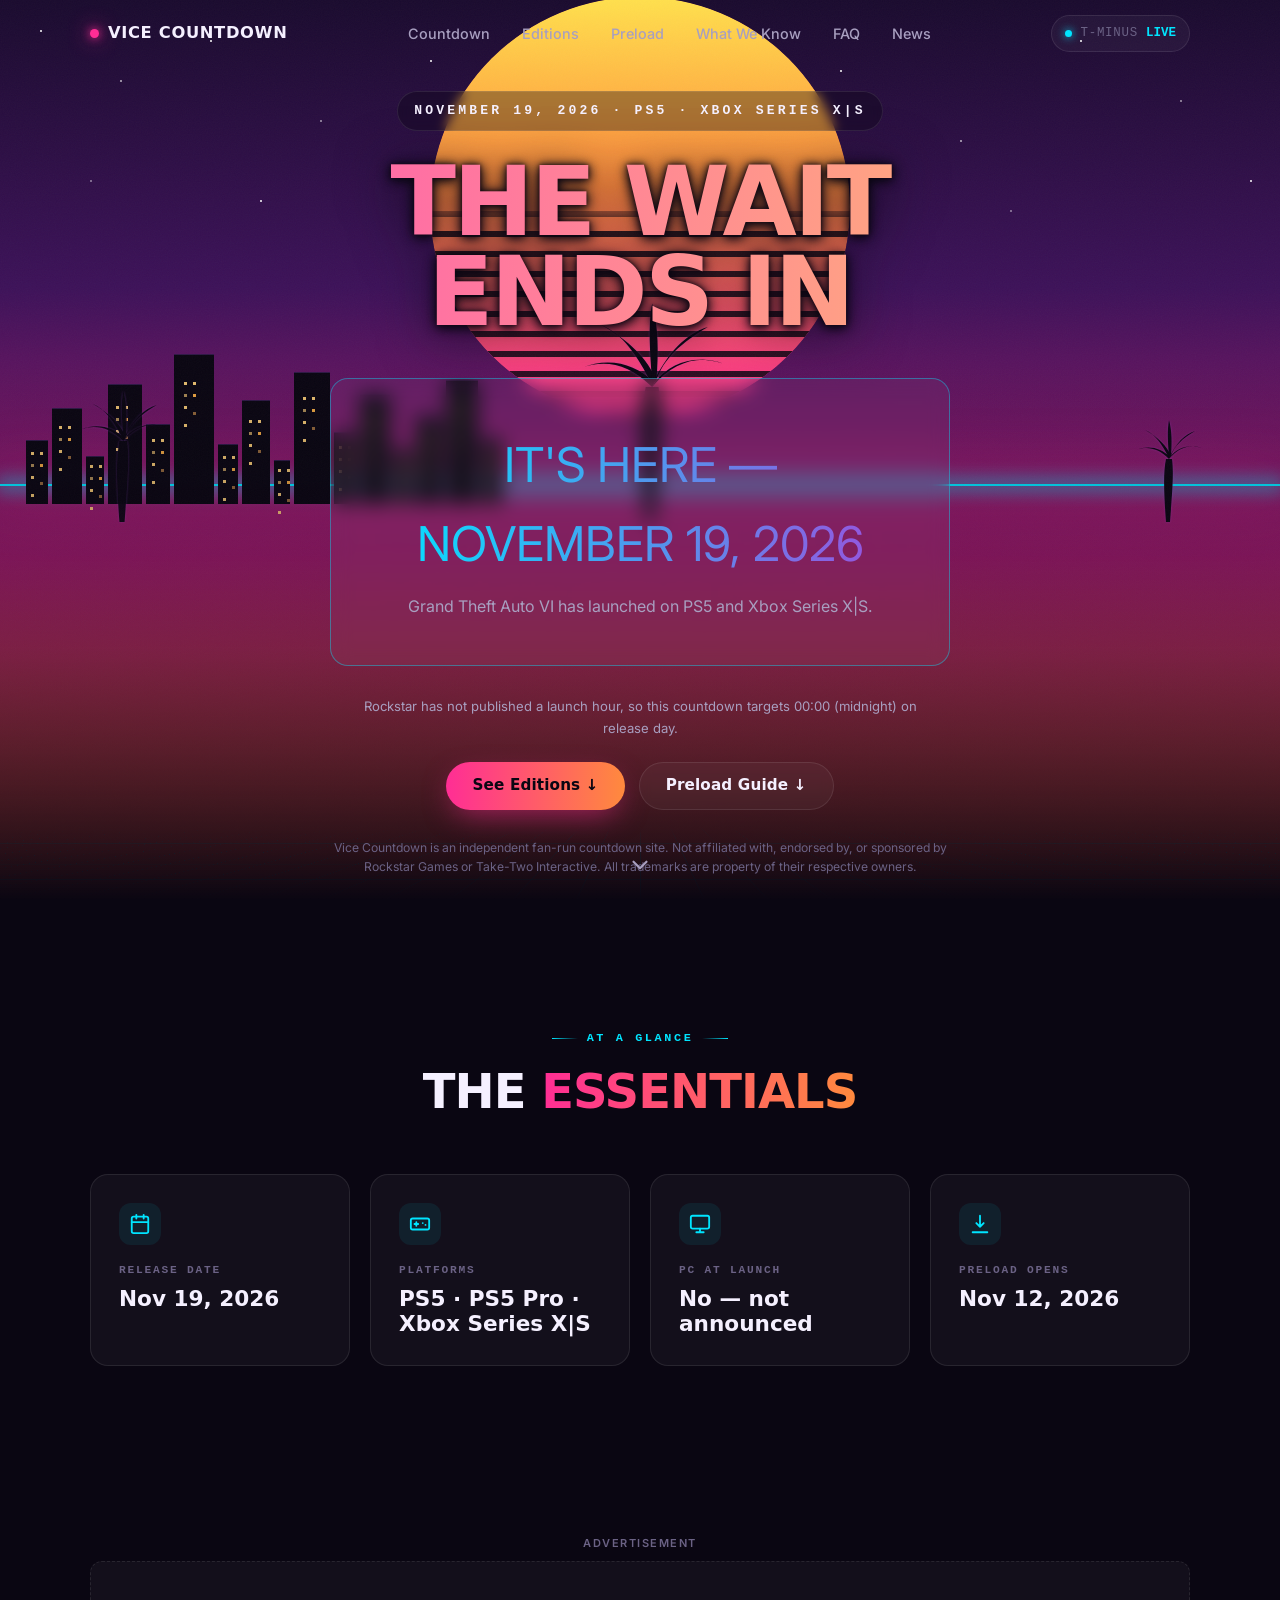
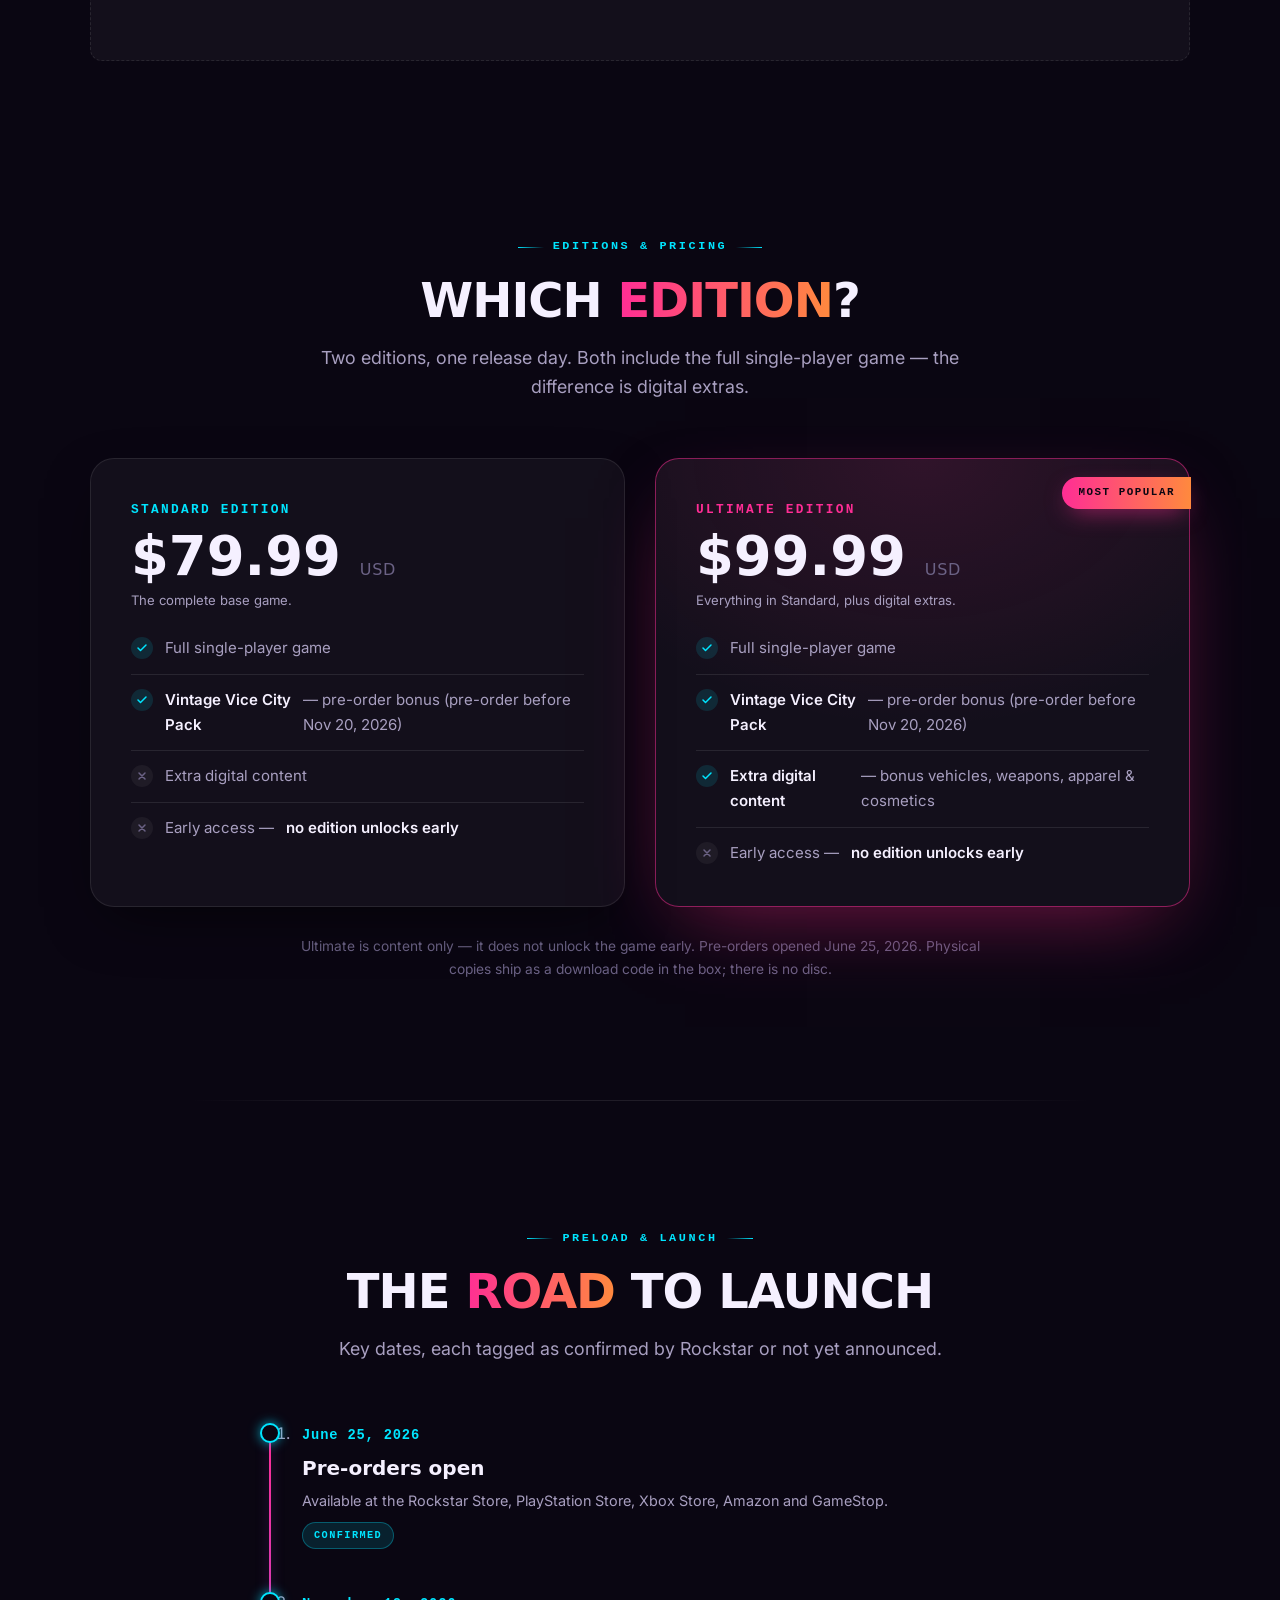
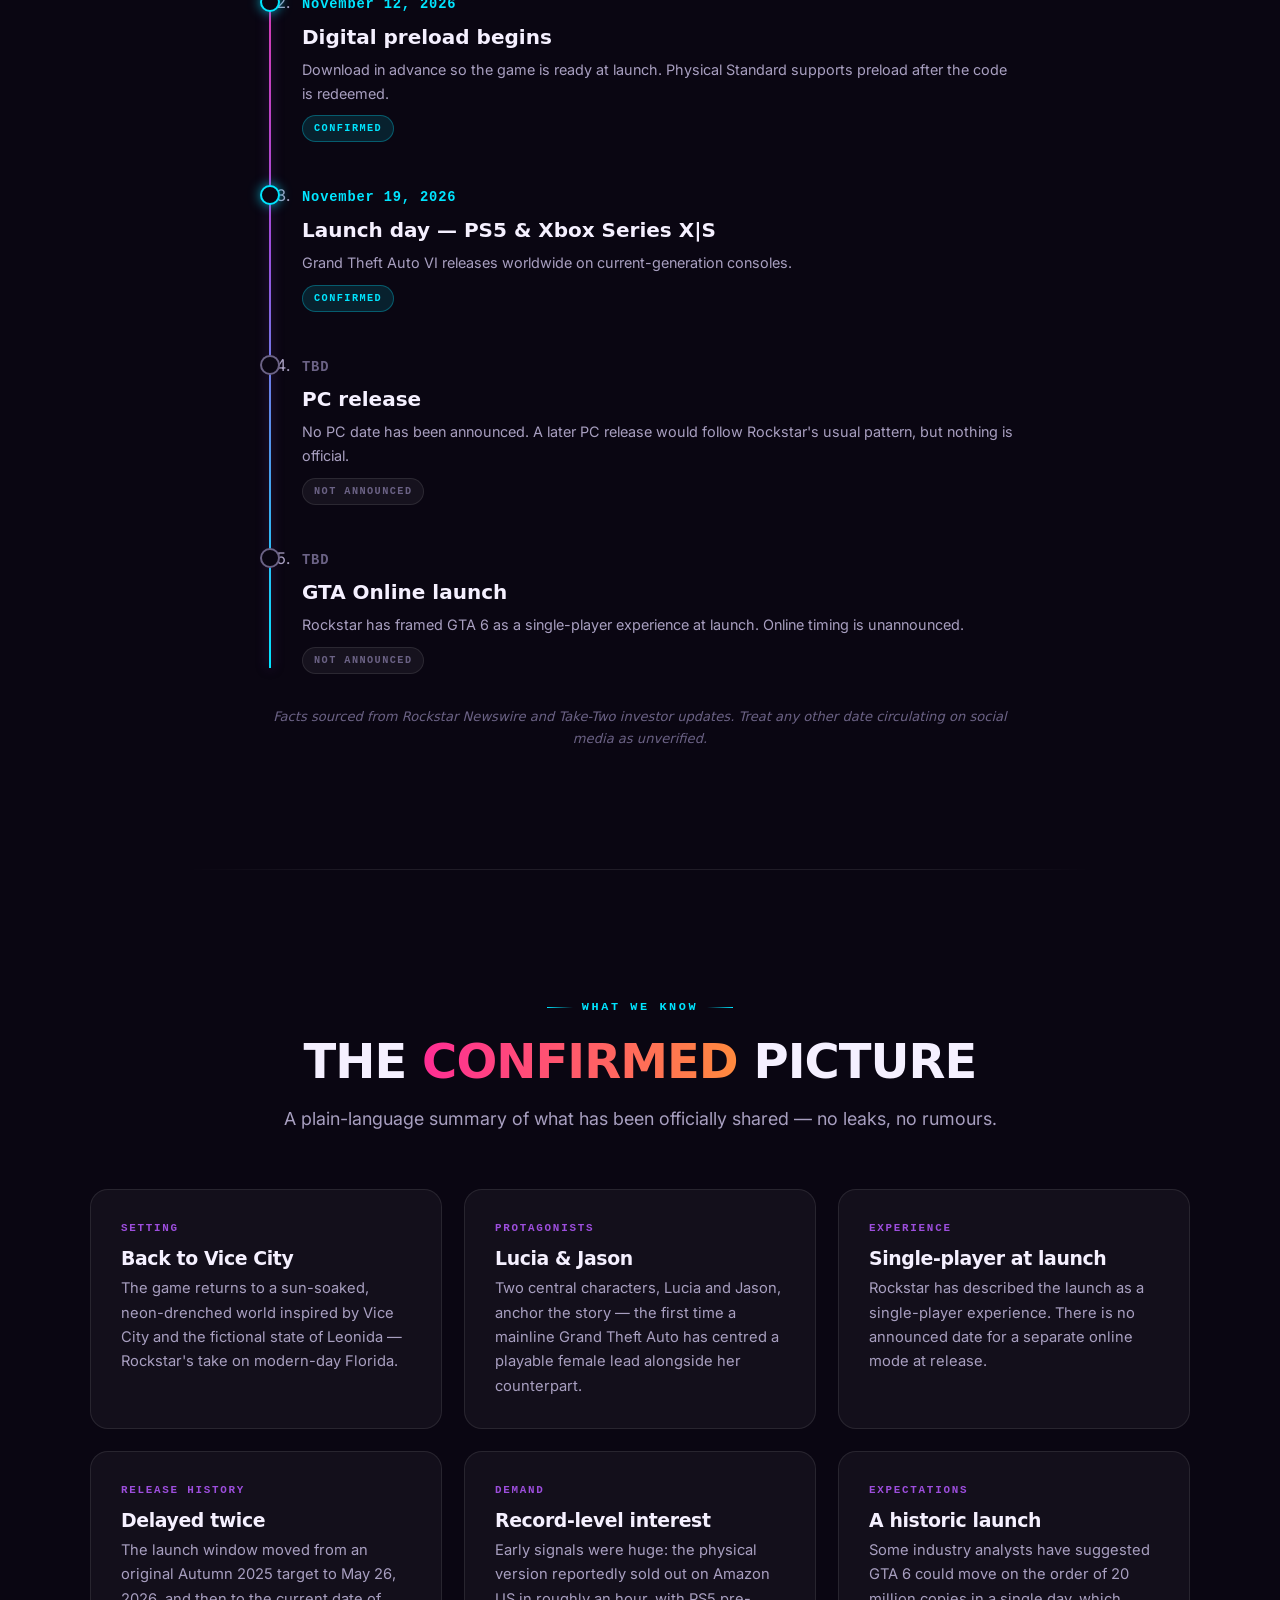
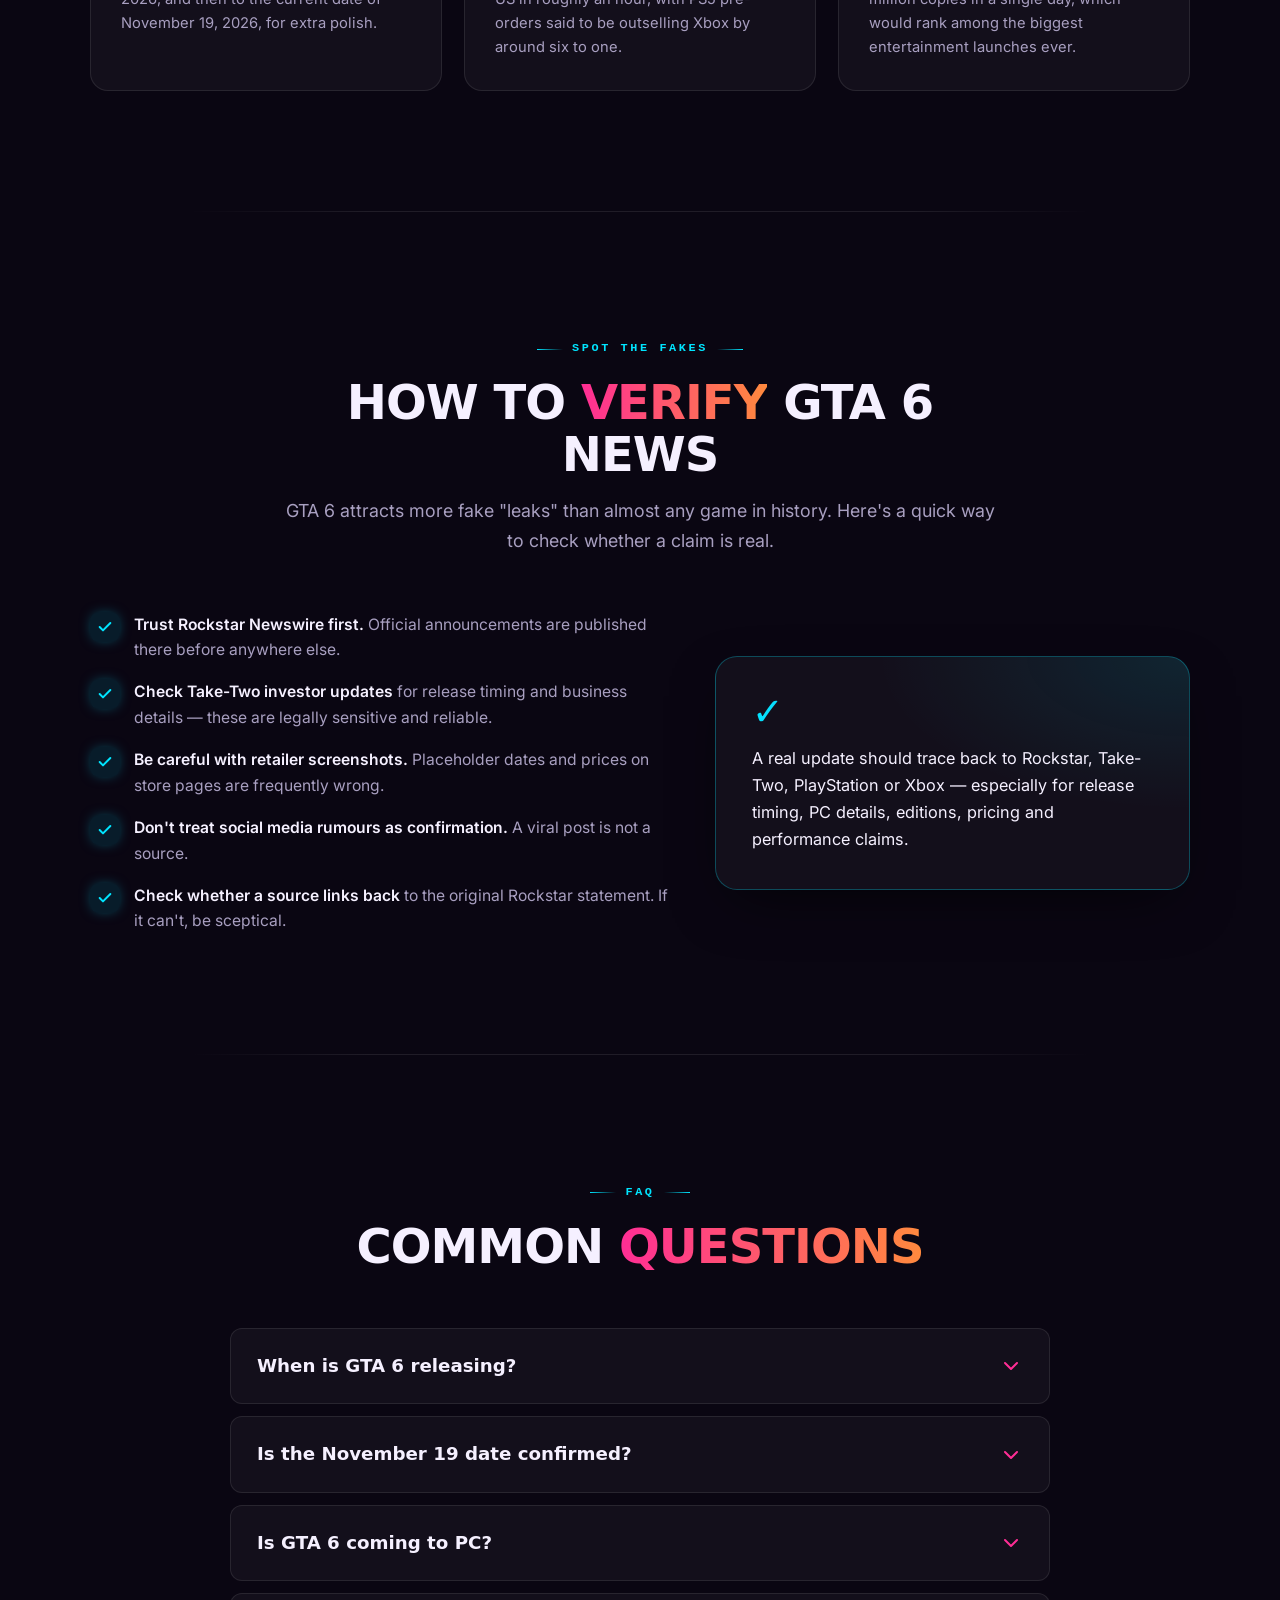
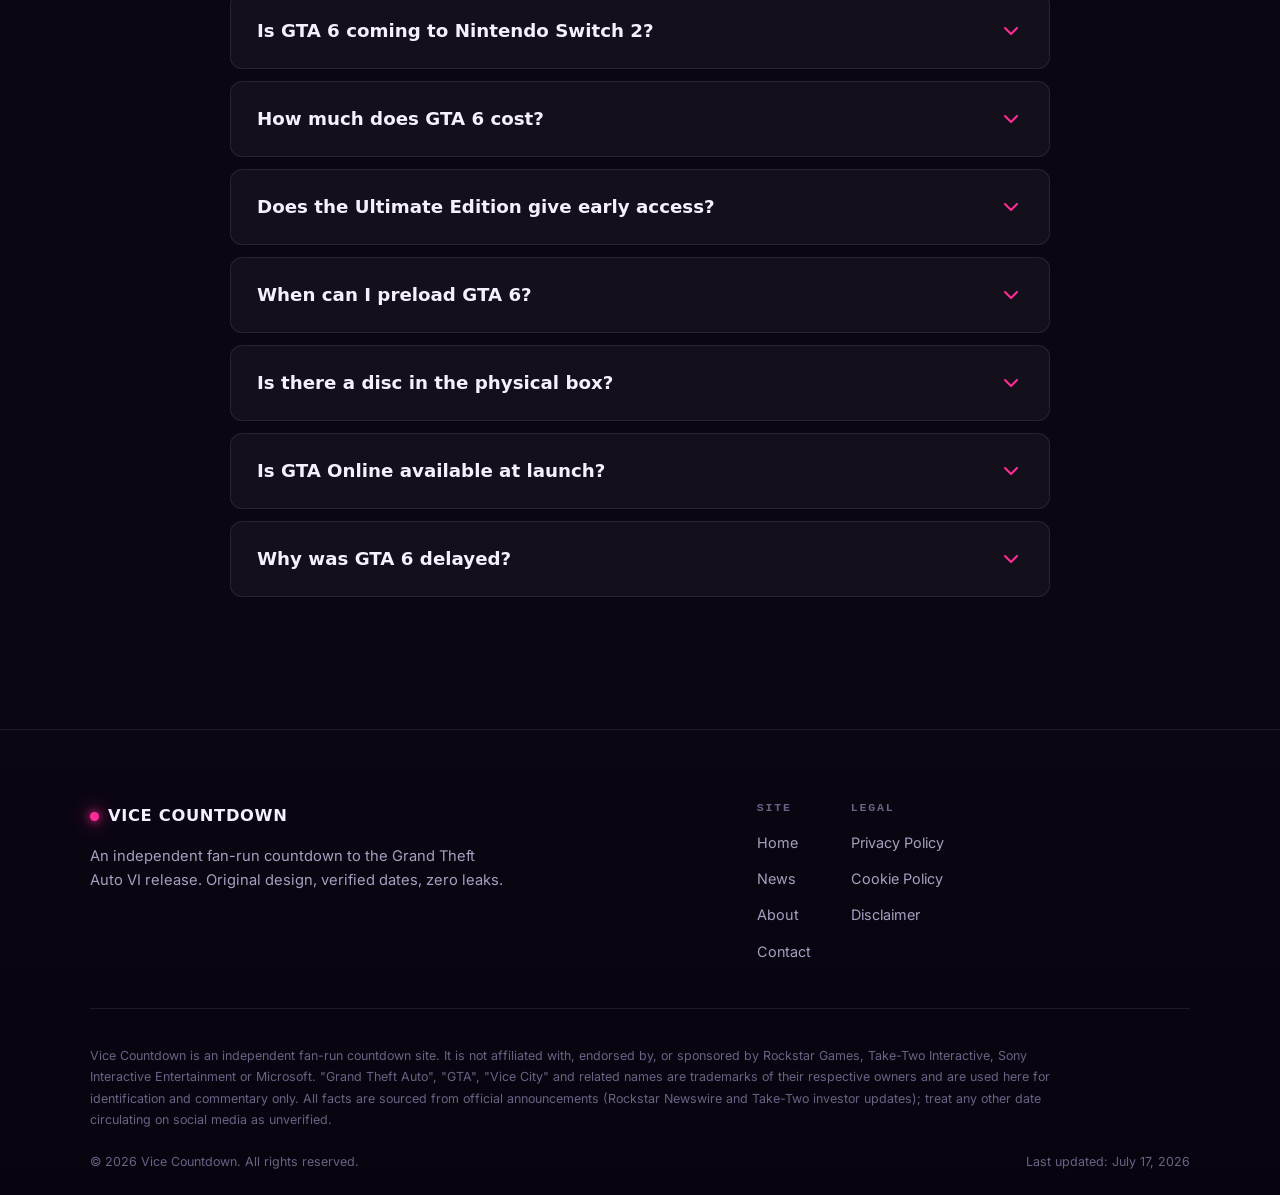
==== commit 7a6866e3: "Add files via upload" ====
--- a/index.html
+++ b/index.html
@@ -4,6 +4,9 @@
   <meta charset="UTF-8">
   <meta name="viewport" content="width=device-width, initial-scale=1.0">
   <meta name="theme-color" content="#0a0612">
+
+  <!-- Google Search Console ownership verification -->
+  <meta name="google-site-verification" content="gd0HbqfsRNPjKKIhAoNjGk5aI_Qe1TZov40yiCjktHI" />
 
   <title>GTA 6 Countdown — Days Until November 19, 2026 Release | Vice Countdown</title>
   <meta name="description" content="GTA 6 countdown to the November 19, 2026 release date. Live days, hours, minutes and seconds timer plus editions, pricing, preload dates and verified GTA 6 news.">
@@ -307,15 +310,12 @@
       </div>
     </section>
 
-    <!-- AD SLOT 1: below-glance (Adsterra Native Banner) -->
-    <!-- Setup: Adsterra dashboard -> Websites -> (your site) -> Add ad unit ->
-         "Native Banner". Adsterra gives you two lines (an invoke.js <script> and a
-         <div id="container-KEY">). Paste your real domain + key over REPLACE_KEY_1. -->
+    <!-- AD SLOT: Adsterra Native Banner -->
     <div class="ad-wrap reveal">
       <span class="ad-label">Advertisement</span>
       <div class="ad-slot">
-        <script async="async" data-cfasync="false" src="//REPLACE-WITH-YOUR-ADSTERRA-DOMAIN/REPLACE_KEY_1/invoke.js"></script>
-        <div id="container-REPLACE_KEY_1"></div>
+        <script async="async" data-cfasync="false" src="https://pl30412055.effectivecpmnetwork.com/9892969eb79fff37fe3dc951bbefcf66/invoke.js"></script>
+        <div id="container-9892969eb79fff37fe3dc951bbefcf66"></div>
       </div>
     </div>
 
@@ -363,15 +363,6 @@
         </p>
       </div>
     </section>
-
-    <!-- AD SLOT 2: between-editions-timeline (Adsterra Native Banner) -->
-    <div class="ad-wrap reveal">
-      <span class="ad-label">Advertisement</span>
-      <div class="ad-slot ad-slot--inarticle">
-        <script async="async" data-cfasync="false" src="//REPLACE-WITH-YOUR-ADSTERRA-DOMAIN/REPLACE_KEY_2/invoke.js"></script>
-        <div id="container-REPLACE_KEY_2"></div>
-      </div>
-    </div>
 
     <!-- ============================ TIMELINE ============================ -->
     <section class="section" id="timeline" aria-labelledby="timeline-h">
@@ -470,15 +461,6 @@
       </div>
     </section>
 
-    <!-- AD SLOT 3: between-know-trust (Adsterra Native Banner) -->
-    <div class="ad-wrap reveal">
-      <span class="ad-label">Advertisement</span>
-      <div class="ad-slot ad-slot--inarticle">
-        <script async="async" data-cfasync="false" src="//REPLACE-WITH-YOUR-ADSTERRA-DOMAIN/REPLACE_KEY_3/invoke.js"></script>
-        <div id="container-REPLACE_KEY_3"></div>
-      </div>
-    </div>
-
     <!-- ============================ SPOT THE FAKES ============================ -->
     <section class="section" id="trust" aria-labelledby="trust-h">
       <div class="container">
@@ -558,14 +540,6 @@
       </div>
     </section>
 
-    <!-- AD SLOT 4: above-footer (Adsterra Native Banner) -->
-    <div class="ad-wrap reveal">
-      <span class="ad-label">Advertisement</span>
-      <div class="ad-slot">
-        <script async="async" data-cfasync="false" src="//REPLACE-WITH-YOUR-ADSTERRA-DOMAIN/REPLACE_KEY_4/invoke.js"></script>
-        <div id="container-REPLACE_KEY_4"></div>
-      </div>
-    </div>
   </main>
 
   <!-- ============================ FOOTER ============================ -->
